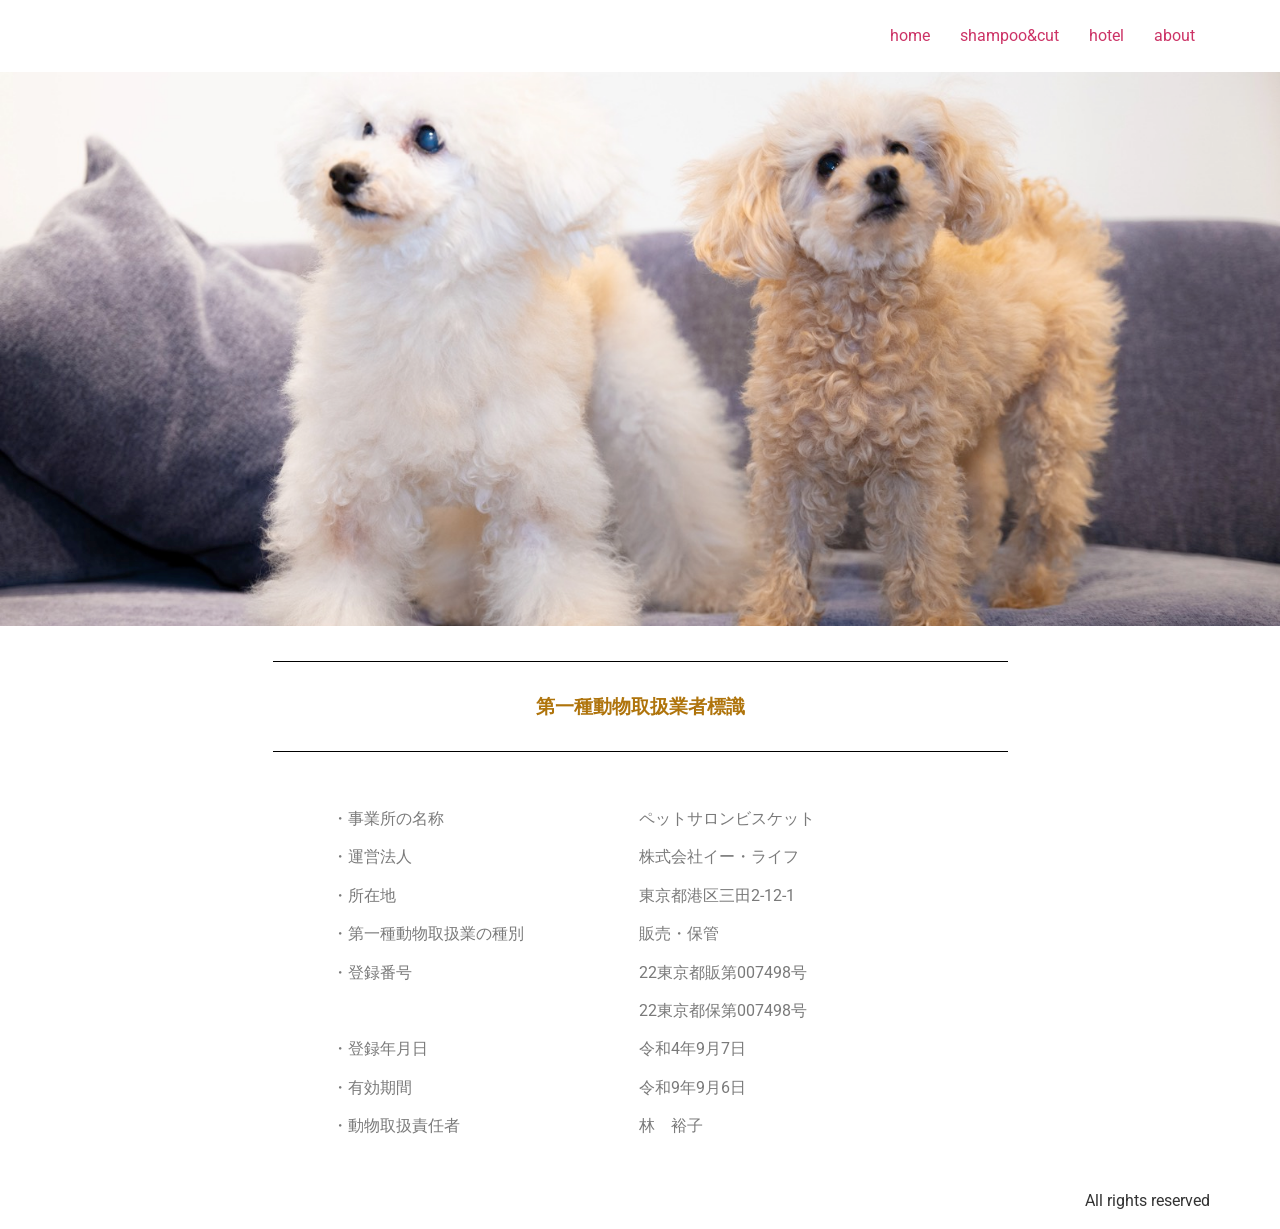
==== about/index.html @ c464bd0f "Publish static Biscuit site at repository root and fix slideshow images" ====
<!doctype html><html dir="ltr" lang="ja" prefix="og: https://ogp.me/ns#"><head><meta charset="UTF-8"><meta name="viewport" content="width=device-width, initial-scale=1"><link rel="profile" href="https://gmpg.org/xfn/11"><title>about - ペットサロンビスケット</title><style>#wpadminbar #wp-admin-bar-wccp_free_top_button .ab-icon:before {
	content: "\f160";
	color: #02CA02;
	top: 3px;
}
#wpadminbar #wp-admin-bar-wccp_free_top_button .ab-icon {
	transform: rotate(45deg);
}</style><meta name="description" content="第一種動物取扱業者標識 ・事業所の名称・運営法人・所在地・第一種動物取扱業の種別・登録番号 ・登録年月日・有効" /><meta name="robots" content="max-image-preview:large" /><link rel="canonical" href="https://petsalon-biscuit.com/about/" /><meta name="generator" content="All in One SEO (AIOSEO) 4.7.2" /><meta property="og:locale" content="ja_JP" /><meta property="og:site_name" content="ペットサロンビスケット - 港区三田のペットサロン" /><meta property="og:type" content="article" /><meta property="og:title" content="about - ペットサロンビスケット" /><meta property="og:description" content="第一種動物取扱業者標識 ・事業所の名称・運営法人・所在地・第一種動物取扱業の種別・登録番号 ・登録年月日・有効" /><meta property="og:url" content="index.html" /><meta property="og:image" content="../assets/9fca5fcea8258c04.png" /><meta property="og:image:secure_url" content="../assets/9fca5fcea8258c04.png" /><meta property="article:published_time" content="2023-12-10T15:47:43+00:00" /><meta property="article:modified_time" content="2023-12-10T15:49:17+00:00" /><meta name="twitter:card" content="summary_large_image" /><meta name="twitter:title" content="about - ペットサロンビスケット" /><meta name="twitter:description" content="第一種動物取扱業者標識 ・事業所の名称・運営法人・所在地・第一種動物取扱業の種別・登録番号 ・登録年月日・有効" /><meta name="twitter:image" content="../assets/9fca5fcea8258c04.png" /> <script type="application/ld+json" class="aioseo-schema">{"@context":"https:\/\/schema.org","@graph":[{"@type":"BreadcrumbList","@id":"..\//about\/#breadcrumblist","itemListElement":[{"@type":"ListItem","@id":"..\/index.html#listItem","position":1,"name":"\u5bb6","item":"..\/index.html","nextItem":"..\//about\/#listItem"},{"@type":"ListItem","@id":"..\//about\/#listItem","position":2,"name":"about","previousItem":"..\/index.html#listItem"}]},{"@type":"Organization","@id":"..\/index.html#organization","name":"\u30da\u30c3\u30c8\u30b5\u30ed\u30f3\u30d3\u30b9\u30b1\u30c3\u30c8","description":"\u6e2f\u533a\u4e09\u7530\u306e\u30da\u30c3\u30c8\u30b5\u30ed\u30f3","url":"..\/index.html","telephone":"+81364354812","logo":{"@type":"ImageObject","url":"https:\/\/petsalon-biscuit.com","@id":"..\//about\/#organizationLogo"},"image":{"@id":"..\//about\/#organizationLogo"},"sameAs":["https:\/\/www.instagram.com\/pet_salon_biscuit_mita\/?igshid"]},{"@type":"WebPage","@id":"..\//about\/#webpage","url":"..\//about\/","name":"about - \u30da\u30c3\u30c8\u30b5\u30ed\u30f3\u30d3\u30b9\u30b1\u30c3\u30c8","description":"\u7b2c\u4e00\u7a2e\u52d5\u7269\u53d6\u6271\u696d\u8005\u6a19\u8b58 \u30fb\u4e8b\u696d\u6240\u306e\u540d\u79f0\u30fb\u904b\u55b6\u6cd5\u4eba\u30fb\u6240\u5728\u5730\u30fb\u7b2c\u4e00\u7a2e\u52d5\u7269\u53d6\u6271\u696d\u306e\u7a2e\u5225\u30fb\u767b\u9332\u756a\u53f7 \u30fb\u767b\u9332\u5e74\u6708\u65e5\u30fb\u6709\u52b9","inLanguage":"ja","isPartOf":{"@id":"..\/index.html#website"},"breadcrumb":{"@id":"..\//about\/#breadcrumblist"},"datePublished":"2023-12-11T00:47:43+09:00","dateModified":"2023-12-11T00:49:17+09:00"},{"@type":"WebSite","@id":"..\/index.html#website","url":"..\/index.html","name":"\u30da\u30c3\u30c8\u30b5\u30ed\u30f3\u30d3\u30b9\u30b1\u30c3\u30c8","description":"\u6e2f\u533a\u4e09\u7530\u306e\u30da\u30c3\u30c8\u30b5\u30ed\u30f3","inLanguage":"ja","publisher":{"@id":"..\/index.html#organization"}}]}</script> <link rel='dns-prefetch' href='//webfonts.sakura.ne.jp' /><link rel='dns-prefetch' href='//www.googletagmanager.com' />  <script src="//www.googletagmanager.com/gtag/js?id=G-QSM2NH0T3X"  data-cfasync="false" data-wpfc-render="false" async></script> <script data-cfasync="false" data-wpfc-render="false">var mi_version = '11.3.0';
				var mi_track_user = true;
				var mi_no_track_reason = '';
								var MonsterInsightsDefaultLocations = {"page_location":"..\//about\/"};
								if ( typeof MonsterInsightsPrivacyGuardFilter === 'function' ) {
					var MonsterInsightsLocations = (typeof MonsterInsightsExcludeQuery === 'object') ? MonsterInsightsPrivacyGuardFilter( MonsterInsightsExcludeQuery ) : MonsterInsightsPrivacyGuardFilter( MonsterInsightsDefaultLocations );
				} else {
					var MonsterInsightsLocations = (typeof MonsterInsightsExcludeQuery === 'object') ? MonsterInsightsExcludeQuery : MonsterInsightsDefaultLocations;
				}

								var disableStrs = [
										'ga-disable-G-QSM2NH0T3X',
									];

				/* Function to detect opted out users */
				function __gtagTrackerIsOptedOut() {
					for (var index = 0; index < disableStrs.length; index++) {
						if (document.cookie.indexOf(disableStrs[index] + '=true') > -1) {
							return true;
						}
					}

					return false;
				}

				/* Disable tracking if the opt-out cookie exists. */
				if (__gtagTrackerIsOptedOut()) {
					for (var index = 0; index < disableStrs.length; index++) {
						window[disableStrs[index]] = true;
					}
				}

				/* Opt-out function */
				function __gtagTrackerOptout() {
					for (var index = 0; index < disableStrs.length; index++) {
						document.cookie = disableStrs[index] + '=true; expires=Thu, 31 Dec 2099 23:59:59 UTC; path=/';
						window[disableStrs[index]] = true;
					}
				}

				if ('undefined' === typeof gaOptout) {
					function gaOptout() {
						__gtagTrackerOptout();
					}
				}
								window.dataLayer = window.dataLayer || [];

				window.MonsterInsightsDualTracker = {
					helpers: {},
					trackers: {},
				};
				if (mi_track_user) {
					function __gtagDataLayer() {
						dataLayer.push(arguments);
					}

					function __gtagTracker(type, name, parameters) {
						if (!parameters) {
							parameters = {};
						}

						if (parameters.send_to) {
							__gtagDataLayer.apply(null, arguments);
							return;
						}

						if (type === 'event') {
														parameters.send_to = monsterinsights_frontend.v4_id;
							var hookName = name;
							if (typeof parameters['event_category'] !== 'undefined') {
								hookName = parameters['event_category'] + ':' + name;
							}

							if (typeof MonsterInsightsDualTracker.trackers[hookName] !== 'undefined') {
								MonsterInsightsDualTracker.trackers[hookName](parameters);
							} else {
								__gtagDataLayer('event', name, parameters);
							}
							
						} else {
							__gtagDataLayer.apply(null, arguments);
						}
					}

					__gtagTracker('js', new Date());
					__gtagTracker('set', {
						'developer_id.dZGIzZG': true,
											});
					if ( MonsterInsightsLocations.page_location ) {
						__gtagTracker('set', MonsterInsightsLocations);
					}
										__gtagTracker('config', 'G-QSM2NH0T3X', {"forceSSL":"true","link_attribution":"true"} );
										window.gtag = __gtagTracker;										(function () {
						/* https://developers.google.com/analytics/devguides/collection/analyticsjs/ */
						/* ga and __gaTracker compatibility shim. */
						var noopfn = function () {
							return null;
						};
						var newtracker = function () {
							return new Tracker();
						};
						var Tracker = function () {
							return null;
						};
						var p = Tracker.prototype;
						p.get = noopfn;
						p.set = noopfn;
						p.send = function () {
							var args = Array.prototype.slice.call(arguments);
							args.unshift('send');
							__gaTracker.apply(null, args);
						};
						var __gaTracker = function () {
							var len = arguments.length;
							if (len === 0) {
								return;
							}
							var f = arguments[len - 1];
							if (typeof f !== 'object' || f === null || typeof f.hitCallback !== 'function') {
								if ('send' === arguments[0]) {
									var hitConverted, hitObject = false, action;
									if ('event' === arguments[1]) {
										if ('undefined' !== typeof arguments[3]) {
											hitObject = {
												'eventAction': arguments[3],
												'eventCategory': arguments[2],
												'eventLabel': arguments[4],
												'value': arguments[5] ? arguments[5] : 1,
											}
										}
									}
									if ('pageview' === arguments[1]) {
										if ('undefined' !== typeof arguments[2]) {
											hitObject = {
												'eventAction': 'page_view',
												'page_path': arguments[2],
											}
										}
									}
									if (typeof arguments[2] === 'object') {
										hitObject = arguments[2];
									}
									if (typeof arguments[5] === 'object') {
										Object.assign(hitObject, arguments[5]);
									}
									if ('undefined' !== typeof arguments[1].hitType) {
										hitObject = arguments[1];
										if ('pageview' === hitObject.hitType) {
											hitObject.eventAction = 'page_view';
										}
									}
									if (hitObject) {
										action = 'timing' === arguments[1].hitType ? 'timing_complete' : hitObject.eventAction;
										hitConverted = mapArgs(hitObject);
										__gtagTracker('event', action, hitConverted);
									}
								}
								return;
							}

							function mapArgs(args) {
								var arg, hit = {};
								var gaMap = {
									'eventCategory': 'event_category',
									'eventAction': 'event_action',
									'eventLabel': 'event_label',
									'eventValue': 'event_value',
									'nonInteraction': 'non_interaction',
									'timingCategory': 'event_category',
									'timingVar': 'name',
									'timingValue': 'value',
									'timingLabel': 'event_label',
									'page': 'page_path',
									'location': 'page_location',
									'title': 'page_title',
									'referrer' : 'page_referrer',
								};
								for (arg in args) {
																		if (!(!args.hasOwnProperty(arg) || !gaMap.hasOwnProperty(arg))) {
										hit[gaMap[arg]] = args[arg];
									} else {
										hit[arg] = args[arg];
									}
								}
								return hit;
							}

							try {
								f.hitCallback();
							} catch (ex) {
							}
						};
						__gaTracker.create = newtracker;
						__gaTracker.getByName = newtracker;
						__gaTracker.getAll = function () {
							return [];
						};
						__gaTracker.remove = noopfn;
						__gaTracker.loaded = true;
						window['__gaTracker'] = __gaTracker;
					})();
									} else {
										console.log("");
					(function () {
						function __gtagTracker() {
							return null;
						}

						window['__gtagTracker'] = __gtagTracker;
						window['gtag'] = __gtagTracker;
					})();
									}</script> <style id="wp-img-auto-sizes-contain-inline-css">img:is([sizes=auto i],[sizes^="auto," i]){contain-intrinsic-size:3000px 1500px}
/*# sourceURL=wp-img-auto-sizes-contain-inline-css */</style><style id="wp-emoji-styles-inline-css">img.wp-smiley, img.emoji {
		display: inline !important;
		border: none !important;
		box-shadow: none !important;
		height: 1em !important;
		width: 1em !important;
		margin: 0 0.07em !important;
		vertical-align: -0.1em !important;
		background: none !important;
		padding: 0 !important;
	}
/*# sourceURL=wp-emoji-styles-inline-css */</style><style id="classic-theme-styles-inline-css">/*! This file is auto-generated */
.wp-block-button__link{color:#fff;background-color:#32373c;border-radius:9999px;box-shadow:none;text-decoration:none;padding:calc(.667em + 2px) calc(1.333em + 2px);font-size:1.125em}.wp-block-file__button{background:#32373c;color:#fff;text-decoration:none}
/*# sourceURL=/wp-includes/css/classic-themes.min.css */</style><style id="global-styles-inline-css">:root{--wp--preset--aspect-ratio--square: 1;--wp--preset--aspect-ratio--4-3: 4/3;--wp--preset--aspect-ratio--3-4: 3/4;--wp--preset--aspect-ratio--3-2: 3/2;--wp--preset--aspect-ratio--2-3: 2/3;--wp--preset--aspect-ratio--16-9: 16/9;--wp--preset--aspect-ratio--9-16: 9/16;--wp--preset--color--black: #000000;--wp--preset--color--cyan-bluish-gray: #abb8c3;--wp--preset--color--white: #ffffff;--wp--preset--color--pale-pink: #f78da7;--wp--preset--color--vivid-red: #cf2e2e;--wp--preset--color--luminous-vivid-orange: #ff6900;--wp--preset--color--luminous-vivid-amber: #fcb900;--wp--preset--color--light-green-cyan: #7bdcb5;--wp--preset--color--vivid-green-cyan: #00d084;--wp--preset--color--pale-cyan-blue: #8ed1fc;--wp--preset--color--vivid-cyan-blue: #0693e3;--wp--preset--color--vivid-purple: #9b51e0;--wp--preset--gradient--vivid-cyan-blue-to-vivid-purple: linear-gradient(135deg,rgb(6,147,227) 0%,rgb(155,81,224) 100%);--wp--preset--gradient--light-green-cyan-to-vivid-green-cyan: linear-gradient(135deg,rgb(122,220,180) 0%,rgb(0,208,130) 100%);--wp--preset--gradient--luminous-vivid-amber-to-luminous-vivid-orange: linear-gradient(135deg,rgb(252,185,0) 0%,rgb(255,105,0) 100%);--wp--preset--gradient--luminous-vivid-orange-to-vivid-red: linear-gradient(135deg,rgb(255,105,0) 0%,rgb(207,46,46) 100%);--wp--preset--gradient--very-light-gray-to-cyan-bluish-gray: linear-gradient(135deg,rgb(238,238,238) 0%,rgb(169,184,195) 100%);--wp--preset--gradient--cool-to-warm-spectrum: linear-gradient(135deg,rgb(74,234,220) 0%,rgb(151,120,209) 20%,rgb(207,42,186) 40%,rgb(238,44,130) 60%,rgb(251,105,98) 80%,rgb(254,248,76) 100%);--wp--preset--gradient--blush-light-purple: linear-gradient(135deg,rgb(255,206,236) 0%,rgb(152,150,240) 100%);--wp--preset--gradient--blush-bordeaux: linear-gradient(135deg,rgb(254,205,165) 0%,rgb(254,45,45) 50%,rgb(107,0,62) 100%);--wp--preset--gradient--luminous-dusk: linear-gradient(135deg,rgb(255,203,112) 0%,rgb(199,81,192) 50%,rgb(65,88,208) 100%);--wp--preset--gradient--pale-ocean: linear-gradient(135deg,rgb(255,245,203) 0%,rgb(182,227,212) 50%,rgb(51,167,181) 100%);--wp--preset--gradient--electric-grass: linear-gradient(135deg,rgb(202,248,128) 0%,rgb(113,206,126) 100%);--wp--preset--gradient--midnight: linear-gradient(135deg,rgb(2,3,129) 0%,rgb(40,116,252) 100%);--wp--preset--font-size--small: 13px;--wp--preset--font-size--medium: 20px;--wp--preset--font-size--large: 36px;--wp--preset--font-size--x-large: 42px;--wp--preset--spacing--20: 0.44rem;--wp--preset--spacing--30: 0.67rem;--wp--preset--spacing--40: 1rem;--wp--preset--spacing--50: 1.5rem;--wp--preset--spacing--60: 2.25rem;--wp--preset--spacing--70: 3.38rem;--wp--preset--spacing--80: 5.06rem;--wp--preset--shadow--natural: 6px 6px 9px rgba(0, 0, 0, 0.2);--wp--preset--shadow--deep: 12px 12px 50px rgba(0, 0, 0, 0.4);--wp--preset--shadow--sharp: 6px 6px 0px rgba(0, 0, 0, 0.2);--wp--preset--shadow--outlined: 6px 6px 0px -3px rgb(255, 255, 255), 6px 6px rgb(0, 0, 0);--wp--preset--shadow--crisp: 6px 6px 0px rgb(0, 0, 0);}.wp-block-button{--wp--preset--dimension--25: 25%;--wp--preset--dimension--50: 50%;--wp--preset--dimension--75: 75%;--wp--preset--dimension--100: 100%;}:where(body) { margin: 0; }:where(.is-layout-flex){gap: 0.5em;}:where(.is-layout-grid){gap: 0.5em;}body .is-layout-flex{display: flex;}.is-layout-flex{flex-wrap: wrap;align-items: center;}.is-layout-flex > :is(*, div){margin: 0;}body .is-layout-grid{display: grid;}.is-layout-grid > :is(*, div){margin: 0;}body{padding-top: 0px;padding-right: 0px;padding-bottom: 0px;padding-left: 0px;}:root :where(.wp-element-button, .wp-block-button__link){background-color: #32373c;border-width: 0;color: #fff;font-family: inherit;font-size: inherit;font-style: inherit;font-weight: inherit;letter-spacing: inherit;line-height: inherit;padding-top: calc(0.667em + 2px);padding-right: calc(1.333em + 2px);padding-bottom: calc(0.667em + 2px);padding-left: calc(1.333em + 2px);text-decoration: none;text-transform: inherit;}.has-black-color{color: var(--wp--preset--color--black) !important;}.has-cyan-bluish-gray-color{color: var(--wp--preset--color--cyan-bluish-gray) !important;}.has-white-color{color: var(--wp--preset--color--white) !important;}.has-pale-pink-color{color: var(--wp--preset--color--pale-pink) !important;}.has-vivid-red-color{color: var(--wp--preset--color--vivid-red) !important;}.has-luminous-vivid-orange-color{color: var(--wp--preset--color--luminous-vivid-orange) !important;}.has-luminous-vivid-amber-color{color: var(--wp--preset--color--luminous-vivid-amber) !important;}.has-light-green-cyan-color{color: var(--wp--preset--color--light-green-cyan) !important;}.has-vivid-green-cyan-color{color: var(--wp--preset--color--vivid-green-cyan) !important;}.has-pale-cyan-blue-color{color: var(--wp--preset--color--pale-cyan-blue) !important;}.has-vivid-cyan-blue-color{color: var(--wp--preset--color--vivid-cyan-blue) !important;}.has-vivid-purple-color{color: var(--wp--preset--color--vivid-purple) !important;}.has-black-background-color{background-color: var(--wp--preset--color--black) !important;}.has-cyan-bluish-gray-background-color{background-color: var(--wp--preset--color--cyan-bluish-gray) !important;}.has-white-background-color{background-color: var(--wp--preset--color--white) !important;}.has-pale-pink-background-color{background-color: var(--wp--preset--color--pale-pink) !important;}.has-vivid-red-background-color{background-color: var(--wp--preset--color--vivid-red) !important;}.has-luminous-vivid-orange-background-color{background-color: var(--wp--preset--color--luminous-vivid-orange) !important;}.has-luminous-vivid-amber-background-color{background-color: var(--wp--preset--color--luminous-vivid-amber) !important;}.has-light-green-cyan-background-color{background-color: var(--wp--preset--color--light-green-cyan) !important;}.has-vivid-green-cyan-background-color{background-color: var(--wp--preset--color--vivid-green-cyan) !important;}.has-pale-cyan-blue-background-color{background-color: var(--wp--preset--color--pale-cyan-blue) !important;}.has-vivid-cyan-blue-background-color{background-color: var(--wp--preset--color--vivid-cyan-blue) !important;}.has-vivid-purple-background-color{background-color: var(--wp--preset--color--vivid-purple) !important;}.has-black-border-color{border-color: var(--wp--preset--color--black) !important;}.has-cyan-bluish-gray-border-color{border-color: var(--wp--preset--color--cyan-bluish-gray) !important;}.has-white-border-color{border-color: var(--wp--preset--color--white) !important;}.has-pale-pink-border-color{border-color: var(--wp--preset--color--pale-pink) !important;}.has-vivid-red-border-color{border-color: var(--wp--preset--color--vivid-red) !important;}.has-luminous-vivid-orange-border-color{border-color: var(--wp--preset--color--luminous-vivid-orange) !important;}.has-luminous-vivid-amber-border-color{border-color: var(--wp--preset--color--luminous-vivid-amber) !important;}.has-light-green-cyan-border-color{border-color: var(--wp--preset--color--light-green-cyan) !important;}.has-vivid-green-cyan-border-color{border-color: var(--wp--preset--color--vivid-green-cyan) !important;}.has-pale-cyan-blue-border-color{border-color: var(--wp--preset--color--pale-cyan-blue) !important;}.has-vivid-cyan-blue-border-color{border-color: var(--wp--preset--color--vivid-cyan-blue) !important;}.has-vivid-purple-border-color{border-color: var(--wp--preset--color--vivid-purple) !important;}.has-vivid-cyan-blue-to-vivid-purple-gradient-background{background: var(--wp--preset--gradient--vivid-cyan-blue-to-vivid-purple) !important;}.has-light-green-cyan-to-vivid-green-cyan-gradient-background{background: var(--wp--preset--gradient--light-green-cyan-to-vivid-green-cyan) !important;}.has-luminous-vivid-amber-to-luminous-vivid-orange-gradient-background{background: var(--wp--preset--gradient--luminous-vivid-amber-to-luminous-vivid-orange) !important;}.has-luminous-vivid-orange-to-vivid-red-gradient-background{background: var(--wp--preset--gradient--luminous-vivid-orange-to-vivid-red) !important;}.has-very-light-gray-to-cyan-bluish-gray-gradient-background{background: var(--wp--preset--gradient--very-light-gray-to-cyan-bluish-gray) !important;}.has-cool-to-warm-spectrum-gradient-background{background: var(--wp--preset--gradient--cool-to-warm-spectrum) !important;}.has-blush-light-purple-gradient-background{background: var(--wp--preset--gradient--blush-light-purple) !important;}.has-blush-bordeaux-gradient-background{background: var(--wp--preset--gradient--blush-bordeaux) !important;}.has-luminous-dusk-gradient-background{background: var(--wp--preset--gradient--luminous-dusk) !important;}.has-pale-ocean-gradient-background{background: var(--wp--preset--gradient--pale-ocean) !important;}.has-electric-grass-gradient-background{background: var(--wp--preset--gradient--electric-grass) !important;}.has-midnight-gradient-background{background: var(--wp--preset--gradient--midnight) !important;}.has-small-font-size{font-size: var(--wp--preset--font-size--small) !important;}.has-medium-font-size{font-size: var(--wp--preset--font-size--medium) !important;}.has-large-font-size{font-size: var(--wp--preset--font-size--large) !important;}.has-x-large-font-size{font-size: var(--wp--preset--font-size--x-large) !important;}
/*# sourceURL=global-styles-inline-css */</style><link rel='stylesheet' id='hello-elementor-css' href='../assets/ca11ed2a94176968.css' media='all' /><link rel='stylesheet' id='hello-elementor-theme-style-css' href='../assets/627f385a8f314322.css' media='all' /><link rel='stylesheet' id='hello-elementor-header-footer-css' href='../assets/af42855a6bd40a8a.css' media='all' /><link rel='stylesheet' id='elementor-frontend-css' href='../assets/d98f52c3b9b933d3.css' media='all' /><link rel='stylesheet' id='elementor-post-7-css' href='../assets/988c0d95ee5670a7.css' media='all' /><link rel='stylesheet' id='swiper-css' href='../assets/29500ca969cf7a09.css' media='all' /><link rel='stylesheet' id='e-swiper-css' href='../assets/560cea5a014422f4.css' media='all' /><link rel='stylesheet' id='elementor-global-css' href='../assets/ebade6f2352374c2.css' media='all' /><link rel='stylesheet' id='widget-divider-css' href='../assets/c2691a808ea27c74.css' media='all' /><link rel='stylesheet' id='widget-heading-css' href='../assets/b47bb33b7f75ec79.css' media='all' /><link rel='stylesheet' id='widget-text-editor-css' href='../assets/8a740f1ce64a555f.css' media='all' /><link rel='stylesheet' id='elementor-post-143-css' href='../assets/fc23e3fef61ecd15.css' media='all' /><link rel='stylesheet' id='google-fonts-1-css' href='../assets/f31084318868eba7.css' media='all' /><link rel="preconnect" href="https://fonts.gstatic.com/" crossorigin><script defer id="jquery-core-js" src="../assets/6babb1926af1d457.js"></script> <script defer id="jquery-migrate-js" src="../assets/9ce98b0f62812afa.js"></script> <script id="typesquare_std-js" src="//webfonts.sakura.ne.jp/js/sakurav3.js?&#038;fadein=0&#038;ver=3.1.4"></script> <script defer data-wp-strategy="async" id="monsterinsights-frontend-script-js" src="../assets/24e727b6d22bcc3e.js"></script> <script data-cfasync="false" data-wpfc-render="false" id='monsterinsights-frontend-script-js-extra'>var monsterinsights_frontend = {"js_events_tracking":"true","download_extensions":"doc,pdf,ppt,zip,xls,docx,pptx,xlsx","inbound_paths":"[{\"path\":\"\\\/go\\\/\",\"label\":\"affiliate\"},{\"path\":\"\\\/recommend\\\/\",\"label\":\"affiliate\"}]","home_url":"https:\/\/petsalon-biscuit.com","hash_tracking":"false","v4_id":"G-QSM2NH0T3X"};</script>    <script defer id="google_gtagjs-js" src="../assets/07029af024e27e0f.bin"></script> <script defer id="google_gtagjs-js-after" src="[data-uri]"></script> <meta name="generator" content="WordPress 7.1.4" /><link rel='shortlink' href='../index.html?p=143' /><meta name="generator" content="Site Kit by Google 1.136.0" /><script defer id="wpcp_disable_selection" src="[data-uri]"></script> <script defer id="wpcp_disable_Right_Click" src="[data-uri]"></script> <style>.unselectable
{
-moz-user-select:none;
-webkit-user-select:none;
cursor: default;
}
html
{
-webkit-touch-callout: none;
-webkit-user-select: none;
-khtml-user-select: none;
-moz-user-select: none;
-ms-user-select: none;
user-select: none;
-webkit-tap-highlight-color: rgba(0,0,0,0);
}</style> <script defer id="wpcp_css_disable_selection" src="[data-uri]"></script> <meta name="generator" content="Elementor 3.24.5; features: e_font_icon_svg, additional_custom_breakpoints; settings: css_print_method-external, google_font-enabled, font_display-swap"><style>.e-con.e-parent:nth-of-type(n+4):not(.e-lazyloaded):not(.e-no-lazyload),
				.e-con.e-parent:nth-of-type(n+4):not(.e-lazyloaded):not(.e-no-lazyload) * {
					background-image: none !important;
				}
				@media screen and (max-height: 1024px) {
					.e-con.e-parent:nth-of-type(n+3):not(.e-lazyloaded):not(.e-no-lazyload),
					.e-con.e-parent:nth-of-type(n+3):not(.e-lazyloaded):not(.e-no-lazyload) * {
						background-image: none !important;
					}
				}
				@media screen and (max-height: 640px) {
					.e-con.e-parent:nth-of-type(n+2):not(.e-lazyloaded):not(.e-no-lazyload),
					.e-con.e-parent:nth-of-type(n+2):not(.e-lazyloaded):not(.e-no-lazyload) * {
						background-image: none !important;
					}
				}</style><link rel="icon" href="../assets/f6b406fceed6513b.png" sizes="32x32" /><link rel="icon" href="../assets/f896a29550fe9650.png" sizes="192x192" /><link rel="apple-touch-icon" href="../assets/7f770e2ea121ad4e.png" /><meta name="msapplication-TileImage" content="/wp-content/uploads/2023/12/cropped-inumark_3-270x270.png" /><style id="wpforms-css-vars-root">:root {
					--wpforms-field-border-radius: 3px;
--wpforms-field-border-style: solid;
--wpforms-field-border-size: 1px;
--wpforms-field-background-color: #ffffff;
--wpforms-field-border-color: rgba( 0, 0, 0, 0.25 );
--wpforms-field-border-color-spare: rgba( 0, 0, 0, 0.25 );
--wpforms-field-text-color: rgba( 0, 0, 0, 0.7 );
--wpforms-field-menu-color: #ffffff;
--wpforms-label-color: rgba( 0, 0, 0, 0.85 );
--wpforms-label-sublabel-color: rgba( 0, 0, 0, 0.55 );
--wpforms-label-error-color: #d63637;
--wpforms-button-border-radius: 3px;
--wpforms-button-border-style: none;
--wpforms-button-border-size: 1px;
--wpforms-button-background-color: #066aab;
--wpforms-button-border-color: #066aab;
--wpforms-button-text-color: #ffffff;
--wpforms-page-break-color: #066aab;
--wpforms-background-image: none;
--wpforms-background-position: center center;
--wpforms-background-repeat: no-repeat;
--wpforms-background-size: cover;
--wpforms-background-width: 100px;
--wpforms-background-height: 100px;
--wpforms-background-color: rgba( 0, 0, 0, 0 );
--wpforms-background-url: none;
--wpforms-container-padding: 0px;
--wpforms-container-border-style: none;
--wpforms-container-border-width: 1px;
--wpforms-container-border-color: #000000;
--wpforms-container-border-radius: 3px;
--wpforms-field-size-input-height: 43px;
--wpforms-field-size-input-spacing: 15px;
--wpforms-field-size-font-size: 16px;
--wpforms-field-size-line-height: 19px;
--wpforms-field-size-padding-h: 14px;
--wpforms-field-size-checkbox-size: 16px;
--wpforms-field-size-sublabel-spacing: 5px;
--wpforms-field-size-icon-size: 1;
--wpforms-label-size-font-size: 16px;
--wpforms-label-size-line-height: 19px;
--wpforms-label-size-sublabel-font-size: 14px;
--wpforms-label-size-sublabel-line-height: 17px;
--wpforms-button-size-font-size: 17px;
--wpforms-button-size-height: 41px;
--wpforms-button-size-padding-h: 15px;
--wpforms-button-size-margin-top: 10px;
--wpforms-container-shadow-size-box-shadow: none;

				}</style></head><body class="wp-singular page-template page-template-elementor_header_footer page page-id-143 wp-custom-logo wp-theme-hello-elementor unselectable elementor-default elementor-template-full-width elementor-kit-7 elementor-page elementor-page-143"> <a class="skip-link screen-reader-text" href="#content">コンテンツにスキップ</a><header id="site-header" class="site-header dynamic-header menu-dropdown-tablet"><div class="header-inner"><div class="site-branding show-logo"><div class="site-logo hide"> <a href="../index.html" class="custom-logo-link" rel="home"><img width="154" height="154" src="../assets/9fca5fcea8258c04.png" class="custom-logo" alt="ペットサロンビスケット" decoding="async" srcset="../assets/9fca5fcea8258c04.png 154w, ../assets/2d464bd3f4db5ee5.png 150w" sizes="(max-width: 154px) 100vw, 154px" /></a></div></div><nav class="site-navigation show" aria-label="Main menu"><ul id="menu-menu1" class="menu"><li id="menu-item-112" class="menu-item menu-item-type-post_type menu-item-object-page menu-item-home menu-item-112"><a href="../index.html">home</a></li><li id="menu-item-114" class="menu-item menu-item-type-post_type menu-item-object-page menu-item-114"><a href="../price/index.html">shampoo&#038;cut</a></li><li id="menu-item-113" class="menu-item menu-item-type-post_type menu-item-object-page menu-item-113"><a href="../hotel/index.html">hotel</a></li><li id="menu-item-149" class="menu-item menu-item-type-post_type menu-item-object-page current-menu-item page_item page-item-143 current_page_item menu-item-149"><a href="index.html" aria-current="page">about</a></li></ul></nav><div class="site-navigation-toggle-holder show"> <button type="button" class="site-navigation-toggle"> <span class="site-navigation-toggle-icon"></span> <span class="screen-reader-text">メニュー</span> </button></div><nav class="site-navigation-dropdown show" aria-label="Mobile menu" aria-hidden="true" inert><ul id="menu-menu1-1" class="menu"><li class="menu-item menu-item-type-post_type menu-item-object-page menu-item-home menu-item-112"><a href="../index.html">home</a></li><li class="menu-item menu-item-type-post_type menu-item-object-page menu-item-114"><a href="../price/index.html">shampoo&#038;cut</a></li><li class="menu-item menu-item-type-post_type menu-item-object-page menu-item-113"><a href="../hotel/index.html">hotel</a></li><li class="menu-item menu-item-type-post_type menu-item-object-page current-menu-item page_item page-item-143 current_page_item menu-item-149"><a href="index.html" aria-current="page">about</a></li></ul></nav></div></header><div data-elementor-type="wp-page" data-elementor-id="143" class="elementor elementor-143"><div class="elementor-element elementor-element-549d400 e-flex e-con-boxed e-con e-parent" data-id="549d400" data-element_type="container" data-settings="{&quot;background_background&quot;:&quot;slideshow&quot;,&quot;background_slideshow_gallery&quot;:[{&quot;id&quot;:145,&quot;url&quot;:&quot;../assets/784bdc30f585d04e.jpg&quot;}],&quot;background_slideshow_loop&quot;:&quot;yes&quot;,&quot;background_slideshow_slide_duration&quot;:5000,&quot;background_slideshow_slide_transition&quot;:&quot;fade&quot;,&quot;background_slideshow_transition_duration&quot;:500}"><div class="e-con-inner"></div></div><div class="elementor-element elementor-element-f21f278 e-flex e-con-boxed e-con e-parent" data-id="f21f278" data-element_type="container"><div class="e-con-inner"><div class="elementor-element elementor-element-4d26c3e e-flex e-con-boxed e-con e-child" data-id="4d26c3e" data-element_type="container"><div class="e-con-inner"><div class="elementor-element elementor-element-24db016 elementor-widget-divider--view-line elementor-widget elementor-widget-divider" data-id="24db016" data-element_type="widget" data-widget_type="divider.default"><div class="elementor-widget-container"><div class="elementor-divider"> <span class="elementor-divider-separator"> </span></div></div></div><div class="elementor-element elementor-element-af1bb32 elementor-widget elementor-widget-heading" data-id="af1bb32" data-element_type="widget" data-widget_type="heading.default"><div class="elementor-widget-container"><h2 class="elementor-heading-title elementor-size-medium">第一種動物取扱業者標識</h2></div></div><div class="elementor-element elementor-element-ff5e147 elementor-widget-divider--view-line elementor-widget elementor-widget-divider" data-id="ff5e147" data-element_type="widget" data-widget_type="divider.default"><div class="elementor-widget-container"><div class="elementor-divider"> <span class="elementor-divider-separator"> </span></div></div></div></div></div></div></div><div class="elementor-element elementor-element-485f2bb e-flex e-con-boxed e-con e-parent" data-id="485f2bb" data-element_type="container"><div class="e-con-inner"><div class="elementor-element elementor-element-2441915 e-flex e-con-boxed e-con e-child" data-id="2441915" data-element_type="container"><div class="e-con-inner"><div class="elementor-element elementor-element-98da4b1 e-con-full e-flex e-con e-child" data-id="98da4b1" data-element_type="container"><div class="elementor-element elementor-element-ffa97ae elementor-widget-mobile__width-initial elementor-widget elementor-widget-text-editor" data-id="ffa97ae" data-element_type="widget" data-widget_type="text-editor.default"><div class="elementor-widget-container"><p>・事業所の名称</p><p>・運営法人</p><p>・所在地</p><p>・第一種動物取扱業の種別</p><p>・登録番号</p><p> </p><p>・登録年月日</p><p>・有効期間</p><p>・動物取扱責任者</p></div></div></div><div class="elementor-element elementor-element-f099a98 e-con-full e-flex e-con e-child" data-id="f099a98" data-element_type="container"><div class="elementor-element elementor-element-8649087 elementor-widget elementor-widget-text-editor" data-id="8649087" data-element_type="widget" data-widget_type="text-editor.default"><div class="elementor-widget-container"><p>ペットサロンビスケット</p><p>株式会社イー・ライフ</p><p>東京都港区三田2-12-1</p><p>販売・保管</p><p>22東京都販第007498号</p><p>22東京都保第007498号<br></p><p>令和4年9月7日</p><p>令和9年9月6日</p><p>林　裕子</p></div></div></div></div></div></div></div></div><footer id="site-footer" class="site-footer dynamic-footer footer-has-copyright"><div class="footer-inner"><div class="site-branding show-logo"><div class="site-logo hide"> <a href="../index.html" class="custom-logo-link" rel="home"><img width="154" height="154" src="../assets/9fca5fcea8258c04.png" class="custom-logo" alt="ペットサロンビスケット" decoding="async" srcset="../assets/9fca5fcea8258c04.png 154w, ../assets/2d464bd3f4db5ee5.png 150w" sizes="(max-width: 154px) 100vw, 154px" /></a></div><p class="site-description hide"> 港区三田のペットサロン</p></div><div class="copyright show"><p>All rights reserved</p></div></div></footer> <script type="speculationrules">{"prefetch":[{"source":"document","where":{"and":[{"href_matches":"/*"},{"not":{"href_matches":["/wp-*.php","/wp-admin/*","/wp-content/uploads/*","/wp-content/*","/wp-content/plugins/*","/wp-content/themes/hello-elementor/*","/*\\?(.+)"]}},{"not":{"selector_matches":"a[rel~=\"nofollow\"]"}},{"not":{"selector_matches":".no-prefetch, .no-prefetch a"}}]},"eagerness":"conservative"}]}</script> <div id="wpcp-error-message" class="msgmsg-box-wpcp hideme"><span>error: </span>Content is protected !!</div> <script defer src="[data-uri]"></script> <style>@media print {
	body * {display: none !important;}
		body:after {
		content: "You are not allowed to print preview this page, Thank you"; }
	}</style><style type="text/css">#wpcp-error-message {
	    direction: ltr;
	    text-align: center;
	    transition: opacity 900ms ease 0s;
	    z-index: 99999999;
	}
	.hideme {
    	opacity:0;
    	visibility: hidden;
	}
	.showme {
    	opacity:1;
    	visibility: visible;
	}
	.msgmsg-box-wpcp {
		border:1px solid #f5aca6;
		border-radius: 10px;
		color: #555;
		font-family: Tahoma;
		font-size: 11px;
		margin: 10px;
		padding: 10px 36px;
		position: fixed;
		width: 255px;
		top: 50%;
  		left: 50%;
  		margin-top: -10px;
  		margin-left: -130px;
  		-webkit-box-shadow: 0px 0px 34px 2px rgba(242,191,191,1);
		-moz-box-shadow: 0px 0px 34px 2px rgba(242,191,191,1);
		box-shadow: 0px 0px 34px 2px rgba(242,191,191,1);
	}
	.msgmsg-box-wpcp span {
		font-weight:bold;
		text-transform:uppercase;
	}
		.warning-wpcp {
		background:#ffecec url('../assets/d1cd8a6d4b6a34cc.png') no-repeat 10px 50%;
	}</style> <script defer src="[data-uri]"></script> <script defer id="hello-theme-frontend-js" src="../assets/6ad9ec86fcb8d07c.js"></script> <script defer id="elementor-webpack-runtime-js" src="../assets/4e9c0ef69a73e119.js"></script> <script defer id="elementor-frontend-modules-js" src="../assets/08531e6853c99852.js"></script> <script defer id="jquery-ui-core-js-before" src="[data-uri]"></script> <script defer id="jquery-ui-core-js" src="../assets/6068184576b94e4a.js"></script> <script defer id="elementor-frontend-js-before" src="[data-uri]"></script> <script defer id="elementor-frontend-js" src="../assets/9dcb4b44d5dd46b4.js"></script> <script id="wp-emoji-settings" type="application/json">{"baseUrl":"https://s.w.org/images/core/emoji/17.0.2/72x72/","ext":".png","svgUrl":"https://s.w.org/images/core/emoji/17.0.2/svg/","svgExt":".svg","source":{"concatemoji":"/wp-includes/js/wp-emoji-release.min.js?ver=7.1.4"}}</script> <script type="module">/*! This file is auto-generated */
var e="script#wp-emoji-settings",t=document.querySelector(e);if(!(t instanceof HTMLScriptElement))throw new Error("Element missing: "+e);const r=JSON.parse(t.text),s=(window._wpemojiSettings=r,"wpEmojiSettingsSupports"),o=["flag","emoji"];function i(e){try{var t={supportTests:e,timestamp:(new Date).valueOf()};sessionStorage.setItem(s,JSON.stringify(t))}catch(e){}}function c(e,t,n){e.clearRect(0,0,e.canvas.width,e.canvas.height),e.fillText(t,0,0);t=new Uint32Array(e.getImageData(0,0,e.canvas.width,e.canvas.height).data);e.clearRect(0,0,e.canvas.width,e.canvas.height),e.fillText(n,0,0);const r=new Uint32Array(e.getImageData(0,0,e.canvas.width,e.canvas.height).data);return t.every((e,t)=>e===r[t])}function p(e,t){e.clearRect(0,0,e.canvas.width,e.canvas.height),e.fillText(t,0,0);var n=e.getImageData(16,16,1,1);for(let e=0;e<n.data.length;e++)if(0!==n.data[e])return!1;return!0}function u(e,t,n,r){switch(t){case"flag":return n(e,"\ud83c\udff3\ufe0f\u200d\u26a7\ufe0f","\ud83c\udff3\ufe0f\u200b\u26a7\ufe0f")?!1:!n(e,"\ud83c\udde8\ud83c\uddf6","\ud83c\udde8\u200b\ud83c\uddf6")&&!n(e,"\ud83c\udff4\udb40\udc67\udb40\udc62\udb40\udc65\udb40\udc6e\udb40\udc67\udb40\udc7f","\ud83c\udff4\u200b\udb40\udc67\u200b\udb40\udc62\u200b\udb40\udc65\u200b\udb40\udc6e\u200b\udb40\udc67\u200b\udb40\udc7f");case"emoji":return!r(e,"\ud83e\u1fac8")}return!1}function f(e,t,n,r){let a;const s=(a="undefined"!=typeof WorkerGlobalScope&&self instanceof WorkerGlobalScope?new OffscreenCanvas(300,150):document.createElement("canvas")).getContext("2d",{willReadFrequently:!0}),o=(s.textBaseline="top",s.font="600 32px Arial",{});return e.forEach(e=>{o[e]=t(s,e,n,r)}),o}function a(e){var t=document.createElement("script");t.src=e,t.defer=!0,document.head.appendChild(t)}r.supports={everything:!0,everythingExceptFlag:!0},new Promise(t=>{let n=function(){try{var e=JSON.parse(sessionStorage.getItem(s));if("object"==typeof e&&"number"==typeof e.timestamp&&(new Date).valueOf()<e.timestamp+604800&&"object"==typeof e.supportTests)return e.supportTests}catch(e){}return null}();if(!n){if("undefined"!=typeof Worker&&"undefined"!=typeof OffscreenCanvas&&"undefined"!=typeof URL&&URL.createObjectURL&&"undefined"!=typeof Blob)try{var e="postMessage("+f.toString()+"("+[JSON.stringify(o),u.toString(),c.toString(),p.toString()].join(",")+"));",r=new Blob([e],{type:"text/javascript"});const a=new Worker(URL.createObjectURL(r),{name:"wpTestEmojiSupports"});return void(a.onmessage=e=>{i(n=e.data),a.terminate(),t(n)})}catch(e){}i(n=f(o,u,c,p))}t(n)}).then(e=>{for(const n in e)r.supports[n]=e[n],r.supports.everything=r.supports.everything&&r.supports[n],"flag"!==n&&(r.supports.everythingExceptFlag=r.supports.everythingExceptFlag&&r.supports[n]);var t;r.supports.everythingExceptFlag=r.supports.everythingExceptFlag&&!r.supports.flag,r.supports.everything||((t=r.source||{}).concatemoji?a(t.concatemoji):t.wpemoji&&t.twemoji&&(a(t.twemoji),a(t.wpemoji)))});
//# sourceURL=/wp-includes/js/wp-emoji-loader.min.js</script> </body></html>
---- assets/ca11ed2a94176968.css ----
html{line-height:1.15;-webkit-text-size-adjust:100%}*,:after,:before{box-sizing:border-box}body{margin:0;font-family:-apple-system,BlinkMacSystemFont,Segoe UI,Roboto,Helvetica Neue,Arial,Noto Sans,sans-serif,Apple Color Emoji,Segoe UI Emoji,Segoe UI Symbol,Noto Color Emoji;font-size:1rem;font-weight:400;line-height:1.5;color:#333;background-color:#fff;-webkit-font-smoothing:antialiased;-moz-osx-font-smoothing:grayscale}h1,h2,h3,h4,h5,h6{margin-block-start:.5rem;margin-block-end:1rem;font-family:inherit;font-weight:500;line-height:1.2;color:inherit}h1{font-size:2.5rem}h2{font-size:2rem}h3{font-size:1.75rem}h4{font-size:1.5rem}h5{font-size:1.25rem}h6{font-size:1rem}p{margin-block-start:0;margin-block-end:.9rem}hr{box-sizing:content-box;height:0;overflow:visible}pre{font-family:monospace,monospace;font-size:1em;white-space:pre-wrap}a{background-color:transparent;text-decoration:none;color:#c36}a:active,a:hover{color:#336}a:not([href]):not([tabindex]),a:not([href]):not([tabindex]):focus,a:not([href]):not([tabindex]):hover{color:inherit;text-decoration:none}a:not([href]):not([tabindex]):focus{outline:0}abbr[title]{border-block-end:none;-webkit-text-decoration:underline dotted;text-decoration:underline dotted}b,strong{font-weight:bolder}code,kbd,samp{font-family:monospace,monospace;font-size:1em}small{font-size:80%}sub,sup{font-size:75%;line-height:0;position:relative;vertical-align:baseline}sub{bottom:-.25em}sup{top:-.5em}img{border-style:none;height:auto;max-width:100%}details{display:block}summary{display:list-item}figcaption{font-size:16px;color:#333;line-height:1.4;font-style:italic;font-weight:400}[hidden],template{display:none}@media print{*,:after,:before{background:transparent!important;color:#000!important;box-shadow:none!important;text-shadow:none!important}a,a:visited{text-decoration:underline}a[href]:after{content:" (" attr(href) ")"}abbr[title]:after{content:" (" attr(title) ")"}a[href^="#"]:after,a[href^="javascript:"]:after{content:""}pre{white-space:pre-wrap!important}blockquote,pre{-moz-column-break-inside:avoid;break-inside:avoid;border:1px solid #ccc}thead{display:table-header-group}img,tr{-moz-column-break-inside:avoid;break-inside:avoid}h2,h3,p{orphans:3;widows:3}h2,h3{-moz-column-break-after:avoid;break-after:avoid}}label{display:inline-block;line-height:1;vertical-align:middle}button,input,optgroup,select,textarea{font-family:inherit;font-size:1rem;line-height:1.5;margin:0}input[type=date],input[type=email],input[type=number],input[type=password],input[type=search],input[type=tel],input[type=text],input[type=url],select,textarea{width:100%;border:1px solid #666;border-radius:3px;padding:.5rem 1rem;transition:all .3s}input[type=date]:focus,input[type=email]:focus,input[type=number]:focus,input[type=password]:focus,input[type=search]:focus,input[type=tel]:focus,input[type=text]:focus,input[type=url]:focus,select:focus,textarea:focus{border-color:#333}button,input{overflow:visible}button,select{text-transform:none}[type=button],[type=reset],[type=submit],button{width:auto;-webkit-appearance:button}[type=button],[type=submit],button{display:inline-block;font-weight:400;color:#c36;text-align:center;white-space:nowrap;-webkit-user-select:none;-moz-user-select:none;user-select:none;background-color:transparent;border:1px solid #c36;padding:.5rem 1rem;font-size:1rem;border-radius:3px;transition:all .3s}[type=button]:focus:not(:focus-visible),[type=submit]:focus:not(:focus-visible),button:focus:not(:focus-visible){outline:none}[type=button]:focus,[type=button]:hover,[type=submit]:focus,[type=submit]:hover,button:focus,button:hover{color:#fff;background-color:#c36;text-decoration:none}[type=button]:not(:disabled),[type=submit]:not(:disabled),button:not(:disabled){cursor:pointer}fieldset{padding:.35em .75em .625em}legend{box-sizing:border-box;color:inherit;display:table;max-width:100%;padding:0;white-space:normal}progress{vertical-align:baseline}textarea{overflow:auto;resize:vertical}[type=checkbox],[type=radio]{box-sizing:border-box;padding:0}[type=number]::-webkit-inner-spin-button,[type=number]::-webkit-outer-spin-button{height:auto}[type=search]{-webkit-appearance:textfield;outline-offset:-2px}[type=search]::-webkit-search-decoration{-webkit-appearance:none}::-webkit-file-upload-button{-webkit-appearance:button;font:inherit}select{display:block}table{background-color:transparent;width:100%;margin-block-end:15px;font-size:.9em;border-spacing:0;border-collapse:collapse}table td,table th{padding:15px;line-height:1.5;vertical-align:top;border:1px solid hsla(0,0%,50.2%,.5019607843)}table th{font-weight:700}table tfoot th,table thead th{font-size:1em}table caption+thead tr:first-child td,table caption+thead tr:first-child th,table colgroup+thead tr:first-child td,table colgroup+thead tr:first-child th,table thead:first-child tr:first-child td,table thead:first-child tr:first-child th{border-block-start:1px solid hsla(0,0%,50.2%,.5019607843)}table tbody>tr:nth-child(odd)>td,table tbody>tr:nth-child(odd)>th{background-color:hsla(0,0%,50.2%,.0705882353)}table tbody tr:hover>td,table tbody tr:hover>th{background-color:hsla(0,0%,50.2%,.1019607843)}table tbody+tbody{border-block-start:2px solid hsla(0,0%,50.2%,.5019607843)}@media (max-width:767px){table table{font-size:.8em}table table td,table table th{padding:7px;line-height:1.3}table table th{font-weight:400}}dd,dl,dt,li,ol,ul{margin-block-start:0;margin-block-end:0;border:0;outline:0;font-size:100%;vertical-align:baseline;background:transparent}
---- assets/627f385a8f314322.css ----
@charset "UTF-8";.comments-area a,.page-content a{text-decoration:underline}.alignright{float:right;margin-left:1rem}.alignleft{float:left;margin-right:1rem}.aligncenter{clear:both;display:block;margin-left:auto;margin-right:auto}.alignwide{margin-left:-80px;margin-right:-80px}.alignfull{margin-left:calc(50% - 50vw);margin-right:calc(50% - 50vw);max-width:100vw}.alignfull,.alignfull img{width:100vw}.wp-caption{margin-block-end:1.25rem;max-width:100%}.wp-caption.alignleft{margin:5px 20px 20px 0}.wp-caption.alignright{margin:5px 0 20px 20px}.wp-caption img{display:block;margin-left:auto;margin-right:auto}.wp-caption-text{margin:0}.gallery-caption{display:block;font-size:.8125rem;line-height:1.5;margin:0;padding:.75rem}.pagination{display:flex;justify-content:space-between;margin:20px auto}.sticky{position:relative;display:block}.bypostauthor{font-size:inherit}.hide{display:none!important}.post-password-form p{width:100%;display:flex;align-items:flex-end}.post-password-form [type=submit]{margin-inline-start:3px}.screen-reader-text{clip:rect(1px,1px,1px,1px);height:1px;overflow:hidden;position:absolute!important;width:1px;word-wrap:normal!important}.screen-reader-text:focus{background-color:#eee;clip:auto!important;clip-path:none;color:#333;display:block;font-size:1rem;height:auto;left:5px;line-height:normal;padding:12px 24px;text-decoration:none;top:5px;width:auto;z-index:100000}.post .entry-title a{text-decoration:none}.post .wp-post-image{width:100%;max-height:500px;-o-object-fit:cover;object-fit:cover}@media (max-width:991px){.post .wp-post-image{max-height:400px}}@media (max-width:575px){.post .wp-post-image{max-height:300px}}#comments .comment-list{margin:0;padding:0;list-style:none;font-size:.9em}#comments .comment,#comments .pingback{position:relative}#comments .comment .comment-body,#comments .pingback .comment-body{display:flex;flex-direction:column;padding-block-start:30px;padding-block-end:30px;padding-inline-start:60px;padding-inline-end:0;border-block-end:1px solid #ccc}#comments .comment .avatar,#comments .pingback .avatar{position:absolute;left:0;border-radius:50%;margin-inline-end:10px}body.rtl #comments .comment .avatar,body.rtl #comments .pingback .avatar,html[dir=rtl] #comments .comment .avatar,html[dir=rtl] #comments .pingback .avatar{left:auto;right:0}#comments .comment-meta{display:flex;justify-content:space-between;margin-block-end:.9rem}#comments .comment-metadata,#comments .reply{font-size:11px;line-height:1}#comments .children{position:relative;list-style:none;margin:0;padding-inline-start:30px}#comments .children li:last-child{padding-block-end:0}#comments ol.comment-list .children:before{display:inline-block;font-size:1em;font-weight:400;line-height:100%;content:"↪";position:absolute;top:45px;left:0;width:auto}body.rtl #comments ol.comment-list .children:before,html[dir=rtl] #comments ol.comment-list .children:before{content:"↩";left:auto;right:0}@media (min-width:768px){#comments .comment-author,#comments .comment-metadata{line-height:1}}@media (max-width:767px){#comments .comment .comment-body{padding:30px 0}#comments .children{padding-inline-start:20px}#comments .comment .avatar{position:inherit;float:left}body.rtl #comments .comment .avatar,html[dir=rtl] #comments .comment .avatar{float:right}}.page-header .entry-title,.site-footer .footer-inner,.site-footer:not(.dynamic-footer),.site-header .header-inner,.site-header:not(.dynamic-header),body:not([class*=elementor-page-]) .site-main{margin-inline-start:auto;margin-inline-end:auto;width:100%}@media (max-width:575px){.page-header .entry-title,.site-footer .footer-inner,.site-footer:not(.dynamic-footer),.site-header .header-inner,.site-header:not(.dynamic-header),body:not([class*=elementor-page-]) .site-main{padding-inline-start:10px;padding-inline-end:10px}}@media (min-width:576px){.page-header .entry-title,.site-footer .footer-inner,.site-footer:not(.dynamic-footer),.site-header .header-inner,.site-header:not(.dynamic-header),body:not([class*=elementor-page-]) .site-main{max-width:500px}.site-footer.footer-full-width .footer-inner,.site-header.header-full-width .header-inner{max-width:100%}}@media (min-width:768px){.page-header .entry-title,.site-footer .footer-inner,.site-footer:not(.dynamic-footer),.site-header .header-inner,.site-header:not(.dynamic-header),body:not([class*=elementor-page-]) .site-main{max-width:600px}.site-footer.footer-full-width,.site-header.header-full-width{max-width:100%}}@media (min-width:992px){.page-header .entry-title,.site-footer .footer-inner,.site-footer:not(.dynamic-footer),.site-header .header-inner,.site-header:not(.dynamic-header),body:not([class*=elementor-page-]) .site-main{max-width:800px}.site-footer.footer-full-width,.site-header.header-full-width{max-width:100%}}@media (min-width:1200px){.page-header .entry-title,.site-footer .footer-inner,.site-footer:not(.dynamic-footer),.site-header .header-inner,.site-header:not(.dynamic-header),body:not([class*=elementor-page-]) .site-main{max-width:1140px}.site-footer.footer-full-width,.site-header.header-full-width{max-width:100%}}.site-header+.elementor{min-height:calc(100vh - 320px)}
---- assets/af42855a6bd40a8a.css ----
@charset "UTF-8";.site-header{display:flex;flex-wrap:wrap;justify-content:space-between;padding-block-start:1rem;padding-block-end:1rem;position:relative}.site-header .site-title{font-size:2.5rem;font-weight:500;line-height:1.2}.site-header .site-branding{display:flex;flex-direction:column;justify-content:center;gap:.5rem}.site-header .header-inner{display:flex;flex-wrap:wrap;justify-content:space-between}.site-header .header-inner .custom-logo-link{display:block}.site-header .header-inner .site-branding .site-description,.site-header .header-inner .site-branding .site-title{margin:0}.site-header .header-inner .site-branding .site-logo img{display:block}.site-header .header-inner .site-branding.show-logo .site-title,.site-header .header-inner .site-branding.show-title .site-logo{display:none!important}.site-header.header-inverted .header-inner{flex-direction:row-reverse}.site-header.header-inverted .header-inner .site-branding{text-align:end}.site-header.header-stacked .header-inner{align-items:center;flex-direction:column;text-align:center}.site-footer{padding-block-start:1rem;padding-block-end:1rem;position:relative}.site-footer .site-title{font-size:1.5rem;font-weight:500;line-height:1.2}.site-footer .site-branding{display:flex;flex-direction:column;justify-content:center;gap:.5rem}.site-footer .footer-inner{display:flex;flex-wrap:wrap;justify-content:space-between}.site-footer .footer-inner .custom-logo-link{display:block}.site-footer .footer-inner .site-branding .site-description,.site-footer .footer-inner .site-branding .site-title{margin:0}.site-footer .footer-inner .site-branding .site-logo img{display:block}.site-footer .footer-inner .site-branding.show-logo .site-title,.site-footer .footer-inner .site-branding.show-title .site-logo{display:none!important}.site-footer .footer-inner .copyright{align-items:center;display:flex;justify-content:flex-end}.site-footer .footer-inner .copyright p{margin:0}.site-footer.footer-inverted .footer-inner{flex-direction:row-reverse}.site-footer.footer-inverted .footer-inner .site-branding{text-align:end}.site-footer.footer-stacked .footer-inner{align-items:center;flex-direction:column;text-align:center}.site-footer.footer-stacked .footer-inner .site-branding .site-title{text-align:center}.site-footer.footer-stacked .footer-inner .site-navigation .menu{padding:0}@media (max-width:576px){.site-footer:not(.footer-stacked) .footer-inner .copyright,.site-footer:not(.footer-stacked) .footer-inner .site-branding,.site-footer:not(.footer-stacked) .footer-inner .site-navigation{display:block;text-align:center;width:100%;max-width:none}.site-footer .footer-inner .site-navigation ul.menu{justify-content:center}.site-footer .footer-inner .site-navigation ul.menu li{display:inline-block}}.site-header.header-stacked .site-navigation-toggle-holder{justify-content:center;max-width:100%}.site-header.menu-layout-dropdown .site-navigation{display:none}.site-navigation-toggle-holder{display:flex;align-items:center;padding:8px 15px}.site-navigation-toggle-holder .site-navigation-toggle{display:flex;align-items:center;justify-content:center;padding:.5rem;cursor:pointer;border:0 solid;border-radius:3px;background-color:rgba(0,0,0,.05);color:#494c4f}.site-navigation-toggle-holder .site-navigation-toggle-icon{display:block;width:1.25rem}.site-navigation-toggle-holder .site-navigation-toggle-icon:after,.site-navigation-toggle-holder .site-navigation-toggle-icon:before{content:"";background-color:currentColor;display:block;height:3px;transition:all .2s ease-in-out;border-radius:3px}.site-navigation-toggle-holder .site-navigation-toggle-icon:before{box-shadow:0 .35rem 0 currentColor;margin-block-end:.5rem}.site-navigation-toggle-holder .site-navigation-toggle[aria-expanded=true] .site-navigation-toggle-icon:before{box-shadow:none;transform:translateY(.35rem) rotate(45deg)}.site-navigation-toggle-holder .site-navigation-toggle[aria-expanded=true] .site-navigation-toggle-icon:after{transform:translateY(-.35rem) rotate(-45deg)}.site-navigation{display:flex;align-items:center}.site-navigation ul.menu,.site-navigation ul.menu ul{list-style-type:none;padding:0}.site-navigation ul.menu{display:flex;flex-wrap:wrap}.site-navigation ul.menu li{position:relative;display:flex}.site-navigation ul.menu li a{display:block;padding:8px 15px}.site-navigation ul.menu li.menu-item-has-children{padding-inline-end:15px}.site-navigation ul.menu li.menu-item-has-children:after{display:flex;content:"▾";font-size:1.5em;justify-content:center;align-items:center;color:#666;text-decoration:none}.site-navigation ul.menu li.menu-item-has-children:focus-within>ul{display:block}.site-navigation ul.menu li ul{background:#fff;display:none;min-width:150px;position:absolute;z-index:2;left:0;top:100%}.site-navigation ul.menu li ul li{border-block-end:#eee 1px solid}.site-navigation ul.menu li ul li:last-child{border-block-end:none}.site-navigation ul.menu li ul li.menu-item-has-children a{flex-grow:1}.site-navigation ul.menu li ul li.menu-item-has-children:after{transform:translateY(-50%) rotate(-90deg)}.site-navigation ul.menu li ul ul{left:100%;top:0}.site-navigation ul.menu li:hover>ul{display:block}footer .site-navigation ul.menu li ul{top:auto;bottom:100%}footer .site-navigation ul.menu li ul ul{bottom:0}footer .site-navigation ul.menu a{padding:5px 15px}.site-navigation-dropdown{margin-block-start:10px;transition:max-height .3s,transform .3s;transform-origin:top;position:absolute;bottom:0;left:0;z-index:10000;width:100%}.site-navigation-toggle-holder:not(.elementor-active)+.site-navigation-dropdown{transform:scaleY(0);max-height:0}.site-navigation-toggle-holder.elementor-active+.site-navigation-dropdown{transform:scaleY(1);max-height:100vh}.site-navigation-dropdown ul{padding:0}.site-navigation-dropdown ul.menu{position:absolute;width:100%;padding:0;margin:0;background:#fff}.site-navigation-dropdown ul.menu li{display:block;width:100%;position:relative}.site-navigation-dropdown ul.menu li a{display:block;padding:20px;background:#fff;color:#55595c;box-shadow:inset 0 -1px 0 rgba(0,0,0,.1019607843)}.site-navigation-dropdown ul.menu li.current-menu-item a{color:#fff;background:#55595c}.site-navigation-dropdown ul.menu>li li{transition:max-height .3s,transform .3s;transform-origin:top;transform:scaleY(0);max-height:0}.site-navigation-dropdown ul.menu li.elementor-active>ul>li{transform:scaleY(1);max-height:100vh}@media (max-width:576px){.site-header.menu-dropdown-mobile:not(.menu-layout-dropdown) .site-navigation{display:none!important}}@media (min-width:768px){.site-header.menu-dropdown-mobile:not(.menu-layout-dropdown) .site-navigation-toggle-holder{display:none!important}}@media (min-width:576px) and (max-width:767px){.site-header.menu-dropdown-mobile:not(.menu-layout-dropdown) .site-navigation{display:none!important}}@media (min-width:992px){.site-header.menu-dropdown-tablet:not(.menu-layout-dropdown) .site-navigation-toggle-holder{display:none!important}}@media (max-width:992px){.site-header.menu-dropdown-tablet:not(.menu-layout-dropdown) .site-navigation{display:none!important}}.site-header.menu-dropdown-none:not(.menu-layout-dropdown) .site-navigation-toggle-holder{display:none!important}
---- assets/988c0d95ee5670a7.css ----
.elementor-kit-7{--e-global-color-primary:#6ec1e4;--e-global-color-secondary:#54595f;--e-global-color-text:#7a7a7a;--e-global-color-accent:#61ce70;--e-global-typography-primary-font-family:"Roboto";--e-global-typography-primary-font-weight:600;--e-global-typography-secondary-font-family:"Roboto Slab";--e-global-typography-secondary-font-weight:400;--e-global-typography-text-font-family:"Roboto";--e-global-typography-text-font-weight:400;--e-global-typography-accent-font-family:"Roboto";--e-global-typography-accent-font-weight:500}.elementor-section.elementor-section-boxed>.elementor-container{max-width:1140px}.e-con{--container-max-width:1140px}.elementor-widget:not(:last-child){margin-block-end:20px}.elementor-element{--widgets-spacing:20px 20px}{}h1.entry-title{display:var(--page-title-display)}.site-header{padding-inline-end:0px;padding-inline-start:0px}@media(max-width:1024px){.elementor-section.elementor-section-boxed>.elementor-container{max-width:1024px}.e-con{--container-max-width:1024px}}@media(max-width:767px){.elementor-section.elementor-section-boxed>.elementor-container{max-width:767px}.e-con{--container-max-width:767px}}
---- assets/29500ca969cf7a09.css ----
/**
 * Swiper 8.4.5
 * Most modern mobile touch slider and framework with hardware accelerated transitions
 * https://swiperjs.com
 *
 * Copyright 2014-2022 Vladimir Kharlampidi
 *
 * Released under the MIT License
 *
 * Released on: November 21, 2022
 */

 @font-face{font-family:swiper-icons;src:url('data:application/font-woff;charset=utf-8;base64, [base64]//wADZ2x5ZgAAAywAAADMAAAD2MHtryVoZWFkAAABbAAAADAAAAA2E2+eoWhoZWEAAAGcAAAAHwAAACQC9gDzaG10eAAAAigAAAAZAAAArgJkABFsb2NhAAAC0AAAAFoAAABaFQAUGG1heHAAAAG8AAAAHwAAACAAcABAbmFtZQAAA/gAAAE5AAACXvFdBwlwb3N0AAAFNAAAAGIAAACE5s74hXjaY2BkYGAAYpf5Hu/j+W2+MnAzMYDAzaX6QjD6/4//Bxj5GA8AuRwMYGkAPywL13jaY2BkYGA88P8Agx4j+/8fQDYfA1AEBWgDAIB2BOoAeNpjYGRgYNBh4GdgYgABEMnIABJzYNADCQAACWgAsQB42mNgYfzCOIGBlYGB0YcxjYGBwR1Kf2WQZGhhYGBiYGVmgAFGBiQQkOaawtDAoMBQxXjg/wEGPcYDDA4wNUA2CCgwsAAAO4EL6gAAeNpj2M0gyAACqxgGNWBkZ2D4/wMA+xkDdgAAAHjaY2BgYGaAYBkGRgYQiAHyGMF8FgYHIM3DwMHABGQrMOgyWDLEM1T9/w8UBfEMgLzE////P/5//f/V/xv+r4eaAAeMbAxwIUYmIMHEgKYAYjUcsDAwsLKxc3BycfPw8jEQA/[base64]/uznmfPFBNODM2K7MTQ45YEAZqGP81AmGGcF3iPqOop0r1SPTaTbVkfUe4HXj97wYE+yNwWYxwWu4v1ugWHgo3S1XdZEVqWM7ET0cfnLGxWfkgR42o2PvWrDMBSFj/IHLaF0zKjRgdiVMwScNRAoWUoH78Y2icB/yIY09An6AH2Bdu/UB+yxopYshQiEvnvu0dURgDt8QeC8PDw7Fpji3fEA4z/PEJ6YOB5hKh4dj3EvXhxPqH/SKUY3rJ7srZ4FZnh1PMAtPhwP6fl2PMJMPDgeQ4rY8YT6Gzao0eAEA409DuggmTnFnOcSCiEiLMgxCiTI6Cq5DZUd3Qmp10vO0LaLTd2cjN4fOumlc7lUYbSQcZFkutRG7g6JKZKy0RmdLY680CDnEJ+UMkpFFe1RN7nxdVpXrC4aTtnaurOnYercZg2YVmLN/d/gczfEimrE/fs/bOuq29Zmn8tloORaXgZgGa78yO9/cnXm2BpaGvq25Dv9S4E9+5SIc9PqupJKhYFSSl47+Qcr1mYNAAAAeNptw0cKwkAAAMDZJA8Q7OUJvkLsPfZ6zFVERPy8qHh2YER+3i/BP83vIBLLySsoKimrqKqpa2hp6+jq6RsYGhmbmJqZSy0sraxtbO3sHRydnEMU4uR6yx7JJXveP7WrDycAAAAAAAH//wACeNpjYGRgYOABYhkgZgJCZgZNBkYGLQZtIJsFLMYAAAw3ALgAeNolizEKgDAQBCchRbC2sFER0YD6qVQiBCv/H9ezGI6Z5XBAw8CBK/m5iQQVauVbXLnOrMZv2oLdKFa8Pjuru2hJzGabmOSLzNMzvutpB3N42mNgZGBg4GKQYzBhYMxJLMlj4GBgAYow/P/PAJJhLM6sSoWKfWCAAwDAjgbRAAB42mNgYGBkAIIbCZo5IPrmUn0hGA0AO8EFTQAA');font-weight:400;font-style:normal}:root{--swiper-theme-color:#007aff}.swiper{margin-left:auto;margin-right:auto;position:relative;overflow:hidden;list-style:none;padding:0;z-index:1}.swiper-vertical>.swiper-wrapper{flex-direction:column}.swiper-wrapper{position:relative;width:100%;height:100%;z-index:1;display:flex;transition-property:transform;box-sizing:content-box}.swiper-android .swiper-slide,.swiper-wrapper{transform:translate3d(0px,0,0)}.swiper-pointer-events{touch-action:pan-y}.swiper-pointer-events.swiper-vertical{touch-action:pan-x}.swiper-slide{flex-shrink:0;width:100%;height:100%;position:relative;transition-property:transform}.swiper-slide-invisible-blank{visibility:hidden}.swiper-autoheight,.swiper-autoheight .swiper-slide{height:auto}.swiper-autoheight .swiper-wrapper{align-items:flex-start;transition-property:transform,height}.swiper-backface-hidden .swiper-slide{transform:translateZ(0);-webkit-backface-visibility:hidden;backface-visibility:hidden}.swiper-3d,.swiper-3d.swiper-css-mode .swiper-wrapper{perspective:1200px}.swiper-3d .swiper-cube-shadow,.swiper-3d .swiper-slide,.swiper-3d .swiper-slide-shadow,.swiper-3d .swiper-slide-shadow-bottom,.swiper-3d .swiper-slide-shadow-left,.swiper-3d .swiper-slide-shadow-right,.swiper-3d .swiper-slide-shadow-top,.swiper-3d .swiper-wrapper{transform-style:preserve-3d}.swiper-3d .swiper-slide-shadow,.swiper-3d .swiper-slide-shadow-bottom,.swiper-3d .swiper-slide-shadow-left,.swiper-3d .swiper-slide-shadow-right,.swiper-3d .swiper-slide-shadow-top{position:absolute;left:0;top:0;width:100%;height:100%;pointer-events:none;z-index:10}.swiper-3d .swiper-slide-shadow{background:rgba(0,0,0,.15)}.swiper-3d .swiper-slide-shadow-left{background-image:linear-gradient(to left,rgba(0,0,0,.5),rgba(0,0,0,0))}.swiper-3d .swiper-slide-shadow-right{background-image:linear-gradient(to right,rgba(0,0,0,.5),rgba(0,0,0,0))}.swiper-3d .swiper-slide-shadow-top{background-image:linear-gradient(to top,rgba(0,0,0,.5),rgba(0,0,0,0))}.swiper-3d .swiper-slide-shadow-bottom{background-image:linear-gradient(to bottom,rgba(0,0,0,.5),rgba(0,0,0,0))}.swiper-css-mode>.swiper-wrapper{overflow:auto;scrollbar-width:none;-ms-overflow-style:none}.swiper-css-mode>.swiper-wrapper::-webkit-scrollbar{display:none}.swiper-css-mode>.swiper-wrapper>.swiper-slide{scroll-snap-align:start start}.swiper-horizontal.swiper-css-mode>.swiper-wrapper{scroll-snap-type:x mandatory}.swiper-vertical.swiper-css-mode>.swiper-wrapper{scroll-snap-type:y mandatory}.swiper-centered>.swiper-wrapper::before{content:'';flex-shrink:0;order:9999}.swiper-centered.swiper-horizontal>.swiper-wrapper>.swiper-slide:first-child{margin-inline-start:var(--swiper-centered-offset-before)}.swiper-centered.swiper-horizontal>.swiper-wrapper::before{height:100%;min-height:1px;width:var(--swiper-centered-offset-after)}.swiper-centered.swiper-vertical>.swiper-wrapper>.swiper-slide:first-child{margin-block-start:var(--swiper-centered-offset-before)}.swiper-centered.swiper-vertical>.swiper-wrapper::before{width:100%;min-width:1px;height:var(--swiper-centered-offset-after)}.swiper-centered>.swiper-wrapper>.swiper-slide{scroll-snap-align:center center}.swiper-virtual .swiper-slide{-webkit-backface-visibility:hidden;transform:translateZ(0)}.swiper-virtual.swiper-css-mode .swiper-wrapper::after{content:'';position:absolute;left:0;top:0;pointer-events:none}.swiper-virtual.swiper-css-mode.swiper-horizontal .swiper-wrapper::after{height:1px;width:var(--swiper-virtual-size)}.swiper-virtual.swiper-css-mode.swiper-vertical .swiper-wrapper::after{width:1px;height:var(--swiper-virtual-size)}:root{--swiper-navigation-size:44px}.swiper-button-next,.swiper-button-prev{position:absolute;top:50%;width:calc(var(--swiper-navigation-size)/ 44 * 27);height:var(--swiper-navigation-size);margin-top:calc(0px - (var(--swiper-navigation-size)/ 2));z-index:10;cursor:pointer;display:flex;align-items:center;justify-content:center;color:var(--swiper-navigation-color,var(--swiper-theme-color))}.swiper-button-next.swiper-button-disabled,.swiper-button-prev.swiper-button-disabled{opacity:.35;cursor:auto;pointer-events:none}.swiper-button-next.swiper-button-hidden,.swiper-button-prev.swiper-button-hidden{opacity:0;cursor:auto;pointer-events:none}.swiper-navigation-disabled .swiper-button-next,.swiper-navigation-disabled .swiper-button-prev{display:none!important}.swiper-button-next:after,.swiper-button-prev:after{font-family:swiper-icons;font-size:var(--swiper-navigation-size);text-transform:none!important;letter-spacing:0;font-variant:initial;line-height:1}.swiper-button-prev,.swiper-rtl .swiper-button-next{left:10px;right:auto}.swiper-button-prev:after,.swiper-rtl .swiper-button-next:after{content:'prev'}.swiper-button-next,.swiper-rtl .swiper-button-prev{right:10px;left:auto}.swiper-button-next:after,.swiper-rtl .swiper-button-prev:after{content:'next'}.swiper-button-lock{display:none}.swiper-pagination{position:absolute;text-align:center;transition:.3s opacity;transform:translate3d(0,0,0);z-index:10}.swiper-pagination.swiper-pagination-hidden{opacity:0}.swiper-pagination-disabled>.swiper-pagination,.swiper-pagination.swiper-pagination-disabled{display:none!important}.swiper-horizontal>.swiper-pagination-bullets,.swiper-pagination-bullets.swiper-pagination-horizontal,.swiper-pagination-custom,.swiper-pagination-fraction{bottom:10px;left:0;width:100%}.swiper-pagination-bullets-dynamic{overflow:hidden;font-size:0}.swiper-pagination-bullets-dynamic .swiper-pagination-bullet{transform:scale(.33);position:relative}.swiper-pagination-bullets-dynamic .swiper-pagination-bullet-active{transform:scale(1)}.swiper-pagination-bullets-dynamic .swiper-pagination-bullet-active-main{transform:scale(1)}.swiper-pagination-bullets-dynamic .swiper-pagination-bullet-active-prev{transform:scale(.66)}.swiper-pagination-bullets-dynamic .swiper-pagination-bullet-active-prev-prev{transform:scale(.33)}.swiper-pagination-bullets-dynamic .swiper-pagination-bullet-active-next{transform:scale(.66)}.swiper-pagination-bullets-dynamic .swiper-pagination-bullet-active-next-next{transform:scale(.33)}.swiper-pagination-bullet{width:var(--swiper-pagination-bullet-width,var(--swiper-pagination-bullet-size,8px));height:var(--swiper-pagination-bullet-height,var(--swiper-pagination-bullet-size,8px));display:inline-block;border-radius:50%;background:var(--swiper-pagination-bullet-inactive-color,#000);opacity:var(--swiper-pagination-bullet-inactive-opacity, .2)}button.swiper-pagination-bullet{border:none;margin:0;padding:0;box-shadow:none;-webkit-appearance:none;appearance:none}.swiper-pagination-clickable .swiper-pagination-bullet{cursor:pointer}.swiper-pagination-bullet:only-child{display:none!important}.swiper-pagination-bullet-active{opacity:var(--swiper-pagination-bullet-opacity, 1);background:var(--swiper-pagination-color,var(--swiper-theme-color))}.swiper-pagination-vertical.swiper-pagination-bullets,.swiper-vertical>.swiper-pagination-bullets{right:10px;top:50%;transform:translate3d(0px,-50%,0)}.swiper-pagination-vertical.swiper-pagination-bullets .swiper-pagination-bullet,.swiper-vertical>.swiper-pagination-bullets .swiper-pagination-bullet{margin:var(--swiper-pagination-bullet-vertical-gap,6px) 0;display:block}.swiper-pagination-vertical.swiper-pagination-bullets.swiper-pagination-bullets-dynamic,.swiper-vertical>.swiper-pagination-bullets.swiper-pagination-bullets-dynamic{top:50%;transform:translateY(-50%);width:8px}.swiper-pagination-vertical.swiper-pagination-bullets.swiper-pagination-bullets-dynamic .swiper-pagination-bullet,.swiper-vertical>.swiper-pagination-bullets.swiper-pagination-bullets-dynamic .swiper-pagination-bullet{display:inline-block;transition:.2s transform,.2s top}.swiper-horizontal>.swiper-pagination-bullets .swiper-pagination-bullet,.swiper-pagination-horizontal.swiper-pagination-bullets .swiper-pagination-bullet{margin:0 var(--swiper-pagination-bullet-horizontal-gap,4px)}.swiper-horizontal>.swiper-pagination-bullets.swiper-pagination-bullets-dynamic,.swiper-pagination-horizontal.swiper-pagination-bullets.swiper-pagination-bullets-dynamic{left:50%;transform:translateX(-50%);white-space:nowrap}.swiper-horizontal>.swiper-pagination-bullets.swiper-pagination-bullets-dynamic .swiper-pagination-bullet,.swiper-pagination-horizontal.swiper-pagination-bullets.swiper-pagination-bullets-dynamic .swiper-pagination-bullet{transition:.2s transform,.2s left}.swiper-horizontal.swiper-rtl>.swiper-pagination-bullets-dynamic .swiper-pagination-bullet{transition:.2s transform,.2s right}.swiper-pagination-progressbar{background:rgba(0,0,0,.25);position:absolute}.swiper-pagination-progressbar .swiper-pagination-progressbar-fill{background:var(--swiper-pagination-color,var(--swiper-theme-color));position:absolute;left:0;top:0;width:100%;height:100%;transform:scale(0);transform-origin:left top}.swiper-rtl .swiper-pagination-progressbar .swiper-pagination-progressbar-fill{transform-origin:right top}.swiper-horizontal>.swiper-pagination-progressbar,.swiper-pagination-progressbar.swiper-pagination-horizontal,.swiper-pagination-progressbar.swiper-pagination-vertical.swiper-pagination-progressbar-opposite,.swiper-vertical>.swiper-pagination-progressbar.swiper-pagination-progressbar-opposite{width:100%;height:4px;left:0;top:0}.swiper-horizontal>.swiper-pagination-progressbar.swiper-pagination-progressbar-opposite,.swiper-pagination-progressbar.swiper-pagination-horizontal.swiper-pagination-progressbar-opposite,.swiper-pagination-progressbar.swiper-pagination-vertical,.swiper-vertical>.swiper-pagination-progressbar{width:4px;height:100%;left:0;top:0}.swiper-pagination-lock{display:none}.swiper-scrollbar{border-radius:10px;position:relative;-ms-touch-action:none;background:rgba(0,0,0,.1)}.swiper-scrollbar-disabled>.swiper-scrollbar,.swiper-scrollbar.swiper-scrollbar-disabled{display:none!important}.swiper-horizontal>.swiper-scrollbar,.swiper-scrollbar.swiper-scrollbar-horizontal{position:absolute;left:1%;bottom:3px;z-index:50;height:5px;width:98%}.swiper-scrollbar.swiper-scrollbar-vertical,.swiper-vertical>.swiper-scrollbar{position:absolute;right:3px;top:1%;z-index:50;width:5px;height:98%}.swiper-scrollbar-drag{height:100%;width:100%;position:relative;background:rgba(0,0,0,.5);border-radius:10px;left:0;top:0}.swiper-scrollbar-cursor-drag{cursor:move}.swiper-scrollbar-lock{display:none}.swiper-zoom-container{width:100%;height:100%;display:flex;justify-content:center;align-items:center;text-align:center}.swiper-zoom-container>canvas,.swiper-zoom-container>img,.swiper-zoom-container>svg{max-width:100%;max-height:100%;object-fit:contain}.swiper-slide-zoomed{cursor:move}.swiper-lazy-preloader{width:42px;height:42px;position:absolute;left:50%;top:50%;margin-left:-21px;margin-top:-21px;z-index:10;transform-origin:50%;box-sizing:border-box;border:4px solid var(--swiper-preloader-color,var(--swiper-theme-color));border-radius:50%;border-top-color:transparent}.swiper-watch-progress .swiper-slide-visible .swiper-lazy-preloader,.swiper:not(.swiper-watch-progress) .swiper-lazy-preloader{animation:swiper-preloader-spin 1s infinite linear}.swiper-lazy-preloader-white{--swiper-preloader-color:#fff}.swiper-lazy-preloader-black{--swiper-preloader-color:#000}@keyframes swiper-preloader-spin{0%{transform:rotate(0deg)}100%{transform:rotate(360deg)}}.swiper .swiper-notification{position:absolute;left:0;top:0;pointer-events:none;opacity:0;z-index:-1000}.swiper-free-mode>.swiper-wrapper{transition-timing-function:ease-out;margin:0 auto}.swiper-grid>.swiper-wrapper{flex-wrap:wrap}.swiper-grid-column>.swiper-wrapper{flex-wrap:wrap;flex-direction:column}.swiper-fade.swiper-free-mode .swiper-slide{transition-timing-function:ease-out}.swiper-fade .swiper-slide{pointer-events:none;transition-property:opacity}.swiper-fade .swiper-slide .swiper-slide{pointer-events:none}.swiper-fade .swiper-slide-active,.swiper-fade .swiper-slide-active .swiper-slide-active{pointer-events:auto}.swiper-cube{overflow:visible}.swiper-cube .swiper-slide{pointer-events:none;-webkit-backface-visibility:hidden;backface-visibility:hidden;z-index:1;visibility:hidden;transform-origin:0 0;width:100%;height:100%}.swiper-cube .swiper-slide .swiper-slide{pointer-events:none}.swiper-cube.swiper-rtl .swiper-slide{transform-origin:100% 0}.swiper-cube .swiper-slide-active,.swiper-cube .swiper-slide-active .swiper-slide-active{pointer-events:auto}.swiper-cube .swiper-slide-active,.swiper-cube .swiper-slide-next,.swiper-cube .swiper-slide-next+.swiper-slide,.swiper-cube .swiper-slide-prev{pointer-events:auto;visibility:visible}.swiper-cube .swiper-slide-shadow-bottom,.swiper-cube .swiper-slide-shadow-left,.swiper-cube .swiper-slide-shadow-right,.swiper-cube .swiper-slide-shadow-top{z-index:0;-webkit-backface-visibility:hidden;backface-visibility:hidden}.swiper-cube .swiper-cube-shadow{position:absolute;left:0;bottom:0px;width:100%;height:100%;opacity:.6;z-index:0}.swiper-cube .swiper-cube-shadow:before{content:'';background:#000;position:absolute;left:0;top:0;bottom:0;right:0;filter:blur(50px)}.swiper-flip{overflow:visible}.swiper-flip .swiper-slide{pointer-events:none;-webkit-backface-visibility:hidden;backface-visibility:hidden;z-index:1}.swiper-flip .swiper-slide .swiper-slide{pointer-events:none}.swiper-flip .swiper-slide-active,.swiper-flip .swiper-slide-active .swiper-slide-active{pointer-events:auto}.swiper-flip .swiper-slide-shadow-bottom,.swiper-flip .swiper-slide-shadow-left,.swiper-flip .swiper-slide-shadow-right,.swiper-flip .swiper-slide-shadow-top{z-index:0;-webkit-backface-visibility:hidden;backface-visibility:hidden}.swiper-creative .swiper-slide{-webkit-backface-visibility:hidden;backface-visibility:hidden;overflow:hidden;transition-property:transform,opacity,height}.swiper-cards{overflow:visible}.swiper-cards .swiper-slide{transform-origin:center bottom;-webkit-backface-visibility:hidden;backface-visibility:hidden;overflow:hidden}
---- assets/560cea5a014422f4.css ----
.elementor-element,.elementor-lightbox{--swiper-theme-color:#000;--swiper-navigation-size:44px;--swiper-pagination-bullet-size:6px;--swiper-pagination-bullet-horizontal-gap:6px}.elementor-element .swiper-container .swiper-slide figure,.elementor-element .swiper .swiper-slide figure,.elementor-lightbox .swiper-container .swiper-slide figure,.elementor-lightbox .swiper .swiper-slide figure{line-height:0}.elementor-element .swiper-container .elementor-lightbox-content-source,.elementor-element .swiper .elementor-lightbox-content-source,.elementor-lightbox .swiper-container .elementor-lightbox-content-source,.elementor-lightbox .swiper .elementor-lightbox-content-source{display:none}.elementor-element .swiper-container .elementor-swiper-button,.elementor-element .swiper-container~.elementor-swiper-button,.elementor-element .swiper .elementor-swiper-button,.elementor-element .swiper~.elementor-swiper-button,.elementor-lightbox .swiper-container .elementor-swiper-button,.elementor-lightbox .swiper-container~.elementor-swiper-button,.elementor-lightbox .swiper .elementor-swiper-button,.elementor-lightbox .swiper~.elementor-swiper-button{position:absolute;display:inline-flex;z-index:1;cursor:pointer;font-size:25px;color:hsla(0,0%,93.3%,.9);top:50%;transform:translateY(-50%)}.elementor-element .swiper-container .elementor-swiper-button svg,.elementor-element .swiper-container~.elementor-swiper-button svg,.elementor-element .swiper .elementor-swiper-button svg,.elementor-element .swiper~.elementor-swiper-button svg,.elementor-lightbox .swiper-container .elementor-swiper-button svg,.elementor-lightbox .swiper-container~.elementor-swiper-button svg,.elementor-lightbox .swiper .elementor-swiper-button svg,.elementor-lightbox .swiper~.elementor-swiper-button svg{fill:hsla(0,0%,93.3%,.9);height:1em;width:1em}.elementor-element .swiper-container .elementor-swiper-button-prev,.elementor-element .swiper-container~.elementor-swiper-button-prev,.elementor-element .swiper .elementor-swiper-button-prev,.elementor-element .swiper~.elementor-swiper-button-prev,.elementor-lightbox .swiper-container .elementor-swiper-button-prev,.elementor-lightbox .swiper-container~.elementor-swiper-button-prev,.elementor-lightbox .swiper .elementor-swiper-button-prev,.elementor-lightbox .swiper~.elementor-swiper-button-prev{left:10px}.elementor-element .swiper-container .elementor-swiper-button-next,.elementor-element .swiper-container~.elementor-swiper-button-next,.elementor-element .swiper .elementor-swiper-button-next,.elementor-element .swiper~.elementor-swiper-button-next,.elementor-lightbox .swiper-container .elementor-swiper-button-next,.elementor-lightbox .swiper-container~.elementor-swiper-button-next,.elementor-lightbox .swiper .elementor-swiper-button-next,.elementor-lightbox .swiper~.elementor-swiper-button-next{right:10px}.elementor-element .swiper-container .elementor-swiper-button.swiper-button-disabled,.elementor-element .swiper-container~.elementor-swiper-button.swiper-button-disabled,.elementor-element .swiper .elementor-swiper-button.swiper-button-disabled,.elementor-element .swiper~.elementor-swiper-button.swiper-button-disabled,.elementor-lightbox .swiper-container .elementor-swiper-button.swiper-button-disabled,.elementor-lightbox .swiper-container~.elementor-swiper-button.swiper-button-disabled,.elementor-lightbox .swiper .elementor-swiper-button.swiper-button-disabled,.elementor-lightbox .swiper~.elementor-swiper-button.swiper-button-disabled{opacity:.3}.elementor-element .swiper-container .swiper-image-stretch .swiper-slide .swiper-slide-image,.elementor-element .swiper .swiper-image-stretch .swiper-slide .swiper-slide-image,.elementor-lightbox .swiper-container .swiper-image-stretch .swiper-slide .swiper-slide-image,.elementor-lightbox .swiper .swiper-image-stretch .swiper-slide .swiper-slide-image{width:100%}.elementor-element .swiper-container .swiper-horizontal>.swiper-pagination-bullets,.elementor-element .swiper-container .swiper-pagination-bullets.swiper-pagination-horizontal,.elementor-element .swiper-container .swiper-pagination-custom,.elementor-element .swiper-container .swiper-pagination-fraction,.elementor-element .swiper-container~.swiper-pagination-bullets.swiper-pagination-horizontal,.elementor-element .swiper-container~.swiper-pagination-custom,.elementor-element .swiper-container~.swiper-pagination-fraction,.elementor-element .swiper .swiper-horizontal>.swiper-pagination-bullets,.elementor-element .swiper .swiper-pagination-bullets.swiper-pagination-horizontal,.elementor-element .swiper .swiper-pagination-custom,.elementor-element .swiper .swiper-pagination-fraction,.elementor-element .swiper~.swiper-pagination-bullets.swiper-pagination-horizontal,.elementor-element .swiper~.swiper-pagination-custom,.elementor-element .swiper~.swiper-pagination-fraction,.elementor-lightbox .swiper-container .swiper-horizontal>.swiper-pagination-bullets,.elementor-lightbox .swiper-container .swiper-pagination-bullets.swiper-pagination-horizontal,.elementor-lightbox .swiper-container .swiper-pagination-custom,.elementor-lightbox .swiper-container .swiper-pagination-fraction,.elementor-lightbox .swiper-container~.swiper-pagination-bullets.swiper-pagination-horizontal,.elementor-lightbox .swiper-container~.swiper-pagination-custom,.elementor-lightbox .swiper-container~.swiper-pagination-fraction,.elementor-lightbox .swiper .swiper-horizontal>.swiper-pagination-bullets,.elementor-lightbox .swiper .swiper-pagination-bullets.swiper-pagination-horizontal,.elementor-lightbox .swiper .swiper-pagination-custom,.elementor-lightbox .swiper .swiper-pagination-fraction,.elementor-lightbox .swiper~.swiper-pagination-bullets.swiper-pagination-horizontal,.elementor-lightbox .swiper~.swiper-pagination-custom,.elementor-lightbox .swiper~.swiper-pagination-fraction{bottom:5px}.elementor-element .swiper-container.swiper-cube .elementor-swiper-button,.elementor-element .swiper-container.swiper-cube~.elementor-swiper-button,.elementor-element .swiper.swiper-cube .elementor-swiper-button,.elementor-element .swiper.swiper-cube~.elementor-swiper-button,.elementor-lightbox .swiper-container.swiper-cube .elementor-swiper-button,.elementor-lightbox .swiper-container.swiper-cube~.elementor-swiper-button,.elementor-lightbox .swiper.swiper-cube .elementor-swiper-button,.elementor-lightbox .swiper.swiper-cube~.elementor-swiper-button{transform:translate3d(0,-50%,1px)}.elementor-element :where(.swiper-container-horizontal)~.swiper-pagination-bullets,.elementor-lightbox :where(.swiper-container-horizontal)~.swiper-pagination-bullets{bottom:5px;left:0;width:100%}.elementor-element :where(.swiper-container-horizontal)~.swiper-pagination-bullets .swiper-pagination-bullet,.elementor-lightbox :where(.swiper-container-horizontal)~.swiper-pagination-bullets .swiper-pagination-bullet{margin:0 var(--swiper-pagination-bullet-horizontal-gap,4px)}.elementor-element :where(.swiper-container-horizontal)~.swiper-pagination-progressbar,.elementor-lightbox :where(.swiper-container-horizontal)~.swiper-pagination-progressbar{width:100%;height:4px;left:0;top:0}.elementor-element.elementor-pagination-position-outside .swiper,.elementor-element.elementor-pagination-position-outside .swiper-container,.elementor-lightbox.elementor-pagination-position-outside .swiper,.elementor-lightbox.elementor-pagination-position-outside .swiper-container{padding-bottom:30px}.elementor-element.elementor-pagination-position-outside .swiper-container .elementor-swiper-button,.elementor-element.elementor-pagination-position-outside .swiper-container~.elementor-swiper-button,.elementor-element.elementor-pagination-position-outside .swiper .elementor-swiper-button,.elementor-element.elementor-pagination-position-outside .swiper~.elementor-swiper-button,.elementor-lightbox.elementor-pagination-position-outside .swiper-container .elementor-swiper-button,.elementor-lightbox.elementor-pagination-position-outside .swiper-container~.elementor-swiper-button,.elementor-lightbox.elementor-pagination-position-outside .swiper .elementor-swiper-button,.elementor-lightbox.elementor-pagination-position-outside .swiper~.elementor-swiper-button{top:calc(50% - 30px / 2)}.elementor-element .elementor-swiper,.elementor-lightbox .elementor-swiper{position:relative}.elementor-element .elementor-main-swiper,.elementor-lightbox .elementor-main-swiper{position:static}.elementor-element.elementor-arrows-position-outside .swiper,.elementor-element.elementor-arrows-position-outside .swiper-container,.elementor-lightbox.elementor-arrows-position-outside .swiper,.elementor-lightbox.elementor-arrows-position-outside .swiper-container{width:calc(100% - 60px)}.elementor-element.elementor-arrows-position-outside .swiper-container .elementor-swiper-button-prev,.elementor-element.elementor-arrows-position-outside .swiper-container~.elementor-swiper-button-prev,.elementor-element.elementor-arrows-position-outside .swiper .elementor-swiper-button-prev,.elementor-element.elementor-arrows-position-outside .swiper~.elementor-swiper-button-prev,.elementor-lightbox.elementor-arrows-position-outside .swiper-container .elementor-swiper-button-prev,.elementor-lightbox.elementor-arrows-position-outside .swiper-container~.elementor-swiper-button-prev,.elementor-lightbox.elementor-arrows-position-outside .swiper .elementor-swiper-button-prev,.elementor-lightbox.elementor-arrows-position-outside .swiper~.elementor-swiper-button-prev{left:0}.elementor-element.elementor-arrows-position-outside .swiper-container .elementor-swiper-button-next,.elementor-element.elementor-arrows-position-outside .swiper-container~.elementor-swiper-button-next,.elementor-element.elementor-arrows-position-outside .swiper .elementor-swiper-button-next,.elementor-element.elementor-arrows-position-outside .swiper~.elementor-swiper-button-next,.elementor-lightbox.elementor-arrows-position-outside .swiper-container .elementor-swiper-button-next,.elementor-lightbox.elementor-arrows-position-outside .swiper-container~.elementor-swiper-button-next,.elementor-lightbox.elementor-arrows-position-outside .swiper .elementor-swiper-button-next,.elementor-lightbox.elementor-arrows-position-outside .swiper~.elementor-swiper-button-next{right:0}
---- assets/ebade6f2352374c2.css ----
.elementor-widget-heading .elementor-heading-title{color:var(--e-global-color-primary);font-family:var(--e-global-typography-primary-font-family),Sans-serif;font-weight:var(--e-global-typography-primary-font-weight)}.elementor-widget-image .widget-image-caption{color:var(--e-global-color-text);font-family:var(--e-global-typography-text-font-family),Sans-serif;font-weight:var(--e-global-typography-text-font-weight)}.elementor-widget-text-editor{color:var(--e-global-color-text);font-family:var(--e-global-typography-text-font-family),Sans-serif;font-weight:var(--e-global-typography-text-font-weight)}.elementor-widget-text-editor.elementor-drop-cap-view-stacked .elementor-drop-cap{background-color:var(--e-global-color-primary)}.elementor-widget-text-editor.elementor-drop-cap-view-framed .elementor-drop-cap,.elementor-widget-text-editor.elementor-drop-cap-view-default .elementor-drop-cap{color:var(--e-global-color-primary);border-color:var(--e-global-color-primary)}.elementor-widget-button .elementor-button{font-family:var(--e-global-typography-accent-font-family),Sans-serif;font-weight:var(--e-global-typography-accent-font-weight);background-color:var(--e-global-color-accent)}.elementor-widget-divider{--divider-color:var(--e-global-color-secondary)}.elementor-widget-divider .elementor-divider__text{color:var(--e-global-color-secondary);font-family:var(--e-global-typography-secondary-font-family),Sans-serif;font-weight:var(--e-global-typography-secondary-font-weight)}.elementor-widget-divider.elementor-view-stacked .elementor-icon{background-color:var(--e-global-color-secondary)}.elementor-widget-divider.elementor-view-framed .elementor-icon,.elementor-widget-divider.elementor-view-default .elementor-icon{color:var(--e-global-color-secondary);border-color:var(--e-global-color-secondary)}.elementor-widget-divider.elementor-view-framed .elementor-icon,.elementor-widget-divider.elementor-view-default .elementor-icon svg{fill:var(--e-global-color-secondary)}.elementor-widget-image-box .elementor-image-box-title{color:var(--e-global-color-primary);font-family:var(--e-global-typography-primary-font-family),Sans-serif;font-weight:var(--e-global-typography-primary-font-weight)}.elementor-widget-image-box .elementor-image-box-description{color:var(--e-global-color-text);font-family:var(--e-global-typography-text-font-family),Sans-serif;font-weight:var(--e-global-typography-text-font-weight)}.elementor-widget-icon.elementor-view-stacked .elementor-icon{background-color:var(--e-global-color-primary)}.elementor-widget-icon.elementor-view-framed .elementor-icon,.elementor-widget-icon.elementor-view-default .elementor-icon{color:var(--e-global-color-primary);border-color:var(--e-global-color-primary)}.elementor-widget-icon.elementor-view-framed .elementor-icon,.elementor-widget-icon.elementor-view-default .elementor-icon svg{fill:var(--e-global-color-primary)}.elementor-widget-icon-box.elementor-view-stacked .elementor-icon{background-color:var(--e-global-color-primary)}.elementor-widget-icon-box.elementor-view-framed .elementor-icon,.elementor-widget-icon-box.elementor-view-default .elementor-icon{fill:var(--e-global-color-primary);color:var(--e-global-color-primary);border-color:var(--e-global-color-primary)}.elementor-widget-icon-box .elementor-icon-box-title{color:var(--e-global-color-primary)}.elementor-widget-icon-box .elementor-icon-box-title,.elementor-widget-icon-box .elementor-icon-box-title a{font-family:var(--e-global-typography-primary-font-family),Sans-serif;font-weight:var(--e-global-typography-primary-font-weight)}.elementor-widget-icon-box .elementor-icon-box-description{color:var(--e-global-color-text);font-family:var(--e-global-typography-text-font-family),Sans-serif;font-weight:var(--e-global-typography-text-font-weight)}.elementor-widget-star-rating .elementor-star-rating__title{color:var(--e-global-color-text);font-family:var(--e-global-typography-text-font-family),Sans-serif;font-weight:var(--e-global-typography-text-font-weight)}.elementor-widget-image-gallery .gallery-item .gallery-caption{font-family:var(--e-global-typography-accent-font-family),Sans-serif;font-weight:var(--e-global-typography-accent-font-weight)}.elementor-widget-icon-list .elementor-icon-list-item:not(:last-child):after{border-color:var(--e-global-color-text)}.elementor-widget-icon-list .elementor-icon-list-icon i{color:var(--e-global-color-primary)}.elementor-widget-icon-list .elementor-icon-list-icon svg{fill:var(--e-global-color-primary)}.elementor-widget-icon-list .elementor-icon-list-item>.elementor-icon-list-text,.elementor-widget-icon-list .elementor-icon-list-item>a{font-family:var(--e-global-typography-text-font-family),Sans-serif;font-weight:var(--e-global-typography-text-font-weight)}.elementor-widget-icon-list .elementor-icon-list-text{color:var(--e-global-color-secondary)}.elementor-widget-counter .elementor-counter-number-wrapper{color:var(--e-global-color-primary);font-family:var(--e-global-typography-primary-font-family),Sans-serif;font-weight:var(--e-global-typography-primary-font-weight)}.elementor-widget-counter .elementor-counter-title{color:var(--e-global-color-secondary);font-family:var(--e-global-typography-secondary-font-family),Sans-serif;font-weight:var(--e-global-typography-secondary-font-weight)}.elementor-widget-progress .elementor-progress-wrapper .elementor-progress-bar{background-color:var(--e-global-color-primary)}.elementor-widget-progress .elementor-title{color:var(--e-global-color-primary);font-family:var(--e-global-typography-text-font-family),Sans-serif;font-weight:var(--e-global-typography-text-font-weight)}.elementor-widget-testimonial .elementor-testimonial-content{color:var(--e-global-color-text);font-family:var(--e-global-typography-text-font-family),Sans-serif;font-weight:var(--e-global-typography-text-font-weight)}.elementor-widget-testimonial .elementor-testimonial-name{color:var(--e-global-color-primary);font-family:var(--e-global-typography-primary-font-family),Sans-serif;font-weight:var(--e-global-typography-primary-font-weight)}.elementor-widget-testimonial .elementor-testimonial-job{color:var(--e-global-color-secondary);font-family:var(--e-global-typography-secondary-font-family),Sans-serif;font-weight:var(--e-global-typography-secondary-font-weight)}.elementor-widget-tabs .elementor-tab-title,.elementor-widget-tabs .elementor-tab-title a{color:var(--e-global-color-primary)}.elementor-widget-tabs .elementor-tab-title.elementor-active,.elementor-widget-tabs .elementor-tab-title.elementor-active a{color:var(--e-global-color-accent)}.elementor-widget-tabs .elementor-tab-title{font-family:var(--e-global-typography-primary-font-family),Sans-serif;font-weight:var(--e-global-typography-primary-font-weight)}.elementor-widget-tabs .elementor-tab-content{color:var(--e-global-color-text);font-family:var(--e-global-typography-text-font-family),Sans-serif;font-weight:var(--e-global-typography-text-font-weight)}.elementor-widget-accordion .elementor-accordion-icon,.elementor-widget-accordion .elementor-accordion-title{color:var(--e-global-color-primary)}.elementor-widget-accordion .elementor-accordion-icon svg{fill:var(--e-global-color-primary)}.elementor-widget-accordion .elementor-active .elementor-accordion-icon,.elementor-widget-accordion .elementor-active .elementor-accordion-title{color:var(--e-global-color-accent)}.elementor-widget-accordion .elementor-active .elementor-accordion-icon svg{fill:var(--e-global-color-accent)}.elementor-widget-accordion .elementor-accordion-title{font-family:var(--e-global-typography-primary-font-family),Sans-serif;font-weight:var(--e-global-typography-primary-font-weight)}.elementor-widget-accordion .elementor-tab-content{color:var(--e-global-color-text);font-family:var(--e-global-typography-text-font-family),Sans-serif;font-weight:var(--e-global-typography-text-font-weight)}.elementor-widget-toggle .elementor-toggle-title,.elementor-widget-toggle .elementor-toggle-icon{color:var(--e-global-color-primary)}.elementor-widget-toggle .elementor-toggle-icon svg{fill:var(--e-global-color-primary)}.elementor-widget-toggle .elementor-tab-title.elementor-active a,.elementor-widget-toggle .elementor-tab-title.elementor-active .elementor-toggle-icon{color:var(--e-global-color-accent)}.elementor-widget-toggle .elementor-toggle-title{font-family:var(--e-global-typography-primary-font-family),Sans-serif;font-weight:var(--e-global-typography-primary-font-weight)}.elementor-widget-toggle .elementor-tab-content{color:var(--e-global-color-text);font-family:var(--e-global-typography-text-font-family),Sans-serif;font-weight:var(--e-global-typography-text-font-weight)}.elementor-widget-alert .elementor-alert-title{font-family:var(--e-global-typography-primary-font-family),Sans-serif;font-weight:var(--e-global-typography-primary-font-weight)}.elementor-widget-alert .elementor-alert-description{font-family:var(--e-global-typography-text-font-family),Sans-serif;font-weight:var(--e-global-typography-text-font-weight)}.elementor-widget-text-path{font-family:var(--e-global-typography-text-font-family),Sans-serif;font-weight:var(--e-global-typography-text-font-weight)}
---- assets/c2691a808ea27c74.css ----
/*! elementor - v3.24.0 - 01-10-2024 */
.elementor-widget-divider{--divider-border-style:none;--divider-border-width:1px;--divider-color:#0c0d0e;--divider-icon-size:20px;--divider-element-spacing:10px;--divider-pattern-height:24px;--divider-pattern-size:20px;--divider-pattern-url:none;--divider-pattern-repeat:repeat-x}.elementor-widget-divider .elementor-divider{display:flex}.elementor-widget-divider .elementor-divider__text{font-size:15px;line-height:1;max-width:95%}.elementor-widget-divider .elementor-divider__element{margin:0 var(--divider-element-spacing);flex-shrink:0}.elementor-widget-divider .elementor-icon{font-size:var(--divider-icon-size)}.elementor-widget-divider .elementor-divider-separator{display:flex;margin:0;direction:ltr}.elementor-widget-divider--view-line_icon .elementor-divider-separator,.elementor-widget-divider--view-line_text .elementor-divider-separator{align-items:center}.elementor-widget-divider--view-line_icon .elementor-divider-separator:after,.elementor-widget-divider--view-line_icon .elementor-divider-separator:before,.elementor-widget-divider--view-line_text .elementor-divider-separator:after,.elementor-widget-divider--view-line_text .elementor-divider-separator:before{display:block;content:"";border-block-end:0;flex-grow:1;border-block-start:var(--divider-border-width) var(--divider-border-style) var(--divider-color)}.elementor-widget-divider--element-align-left .elementor-divider .elementor-divider-separator>.elementor-divider__svg:first-of-type{flex-grow:0;flex-shrink:100}.elementor-widget-divider--element-align-left .elementor-divider-separator:before{content:none}.elementor-widget-divider--element-align-left .elementor-divider__element{margin-left:0}.elementor-widget-divider--element-align-right .elementor-divider .elementor-divider-separator>.elementor-divider__svg:last-of-type{flex-grow:0;flex-shrink:100}.elementor-widget-divider--element-align-right .elementor-divider-separator:after{content:none}.elementor-widget-divider--element-align-right .elementor-divider__element{margin-right:0}.elementor-widget-divider--element-align-start .elementor-divider .elementor-divider-separator>.elementor-divider__svg:first-of-type{flex-grow:0;flex-shrink:100}.elementor-widget-divider--element-align-start .elementor-divider-separator:before{content:none}.elementor-widget-divider--element-align-start .elementor-divider__element{margin-inline-start:0}.elementor-widget-divider--element-align-end .elementor-divider .elementor-divider-separator>.elementor-divider__svg:last-of-type{flex-grow:0;flex-shrink:100}.elementor-widget-divider--element-align-end .elementor-divider-separator:after{content:none}.elementor-widget-divider--element-align-end .elementor-divider__element{margin-inline-end:0}.elementor-widget-divider:not(.elementor-widget-divider--view-line_text):not(.elementor-widget-divider--view-line_icon) .elementor-divider-separator{border-block-start:var(--divider-border-width) var(--divider-border-style) var(--divider-color)}.elementor-widget-divider--separator-type-pattern{--divider-border-style:none}.elementor-widget-divider--separator-type-pattern.elementor-widget-divider--view-line .elementor-divider-separator,.elementor-widget-divider--separator-type-pattern:not(.elementor-widget-divider--view-line) .elementor-divider-separator:after,.elementor-widget-divider--separator-type-pattern:not(.elementor-widget-divider--view-line) .elementor-divider-separator:before,.elementor-widget-divider--separator-type-pattern:not([class*=elementor-widget-divider--view]) .elementor-divider-separator{width:100%;min-height:var(--divider-pattern-height);-webkit-mask-size:var(--divider-pattern-size) 100%;mask-size:var(--divider-pattern-size) 100%;-webkit-mask-repeat:var(--divider-pattern-repeat);mask-repeat:var(--divider-pattern-repeat);background-color:var(--divider-color);-webkit-mask-image:var(--divider-pattern-url);mask-image:var(--divider-pattern-url)}.elementor-widget-divider--no-spacing{--divider-pattern-size:auto}.elementor-widget-divider--bg-round{--divider-pattern-repeat:round}.rtl .elementor-widget-divider .elementor-divider__text{direction:rtl}.e-con-inner>.elementor-widget-divider,.e-con>.elementor-widget-divider{width:var(--container-widget-width,100%);--flex-grow:var(--container-widget-flex-grow)}
---- assets/b47bb33b7f75ec79.css ----
/*! elementor - v3.24.0 - 01-10-2024 */
.elementor-widget-heading .elementor-heading-title[class*=elementor-size-]>a{color:inherit;font-size:inherit;line-height:inherit}.elementor-widget-heading .elementor-heading-title.elementor-size-small{font-size:15px}.elementor-widget-heading .elementor-heading-title.elementor-size-medium{font-size:19px}.elementor-widget-heading .elementor-heading-title.elementor-size-large{font-size:29px}.elementor-widget-heading .elementor-heading-title.elementor-size-xl{font-size:39px}.elementor-widget-heading .elementor-heading-title.elementor-size-xxl{font-size:59px}
---- assets/8a740f1ce64a555f.css ----
/*! elementor - v3.24.0 - 01-10-2024 */
.elementor-widget-text-editor.elementor-drop-cap-view-stacked .elementor-drop-cap{background-color:#69727d;color:#fff}.elementor-widget-text-editor.elementor-drop-cap-view-framed .elementor-drop-cap{color:#69727d;border:3px solid;background-color:transparent}.elementor-widget-text-editor:not(.elementor-drop-cap-view-default) .elementor-drop-cap{margin-top:8px}.elementor-widget-text-editor:not(.elementor-drop-cap-view-default) .elementor-drop-cap-letter{width:1em;height:1em}.elementor-widget-text-editor .elementor-drop-cap{float:left;text-align:center;line-height:1;font-size:50px}.elementor-widget-text-editor .elementor-drop-cap-letter{display:inline-block}
---- assets/fc23e3fef61ecd15.css ----
.elementor-143 .elementor-element.elementor-element-549d400{--display:flex;--min-height:554px;--flex-direction:column;--container-widget-width:100%;--container-widget-height:initial;--container-widget-flex-grow:0;--container-widget-align-self:initial;--flex-wrap-mobile:wrap;--background-transition:.3s}.elementor-143 .elementor-element.elementor-element-549d400 .elementor-background-slideshow__slide__image{background-size:cover;background-position:center center}.elementor-143 .elementor-element.elementor-element-549d400,.elementor-143 .elementor-element.elementor-element-549d400:before{--border-transition:.3s}.elementor-143 .elementor-element.elementor-element-f21f278{--display:flex;--flex-direction:column;--container-widget-width:100%;--container-widget-height:initial;--container-widget-flex-grow:0;--container-widget-align-self:initial;--flex-wrap-mobile:wrap;--background-transition:.3s}.elementor-143 .elementor-element.elementor-element-4d26c3e{--display:flex;--flex-direction:column;--container-widget-width:100%;--container-widget-height:initial;--container-widget-flex-grow:0;--container-widget-align-self:initial;--flex-wrap-mobile:wrap;--background-transition:.3s}.elementor-143 .elementor-element.elementor-element-24db016{--divider-border-style:solid;--divider-color:#000;--divider-border-width:1px}.elementor-143 .elementor-element.elementor-element-24db016 .elementor-divider-separator{width:100%}.elementor-143 .elementor-element.elementor-element-24db016 .elementor-divider{padding-block-start:15px;padding-block-end:15px}.elementor-143 .elementor-element.elementor-element-af1bb32{text-align:center}.elementor-143 .elementor-element.elementor-element-af1bb32 .elementor-heading-title{color:#af740c;font-family:"Roboto",Sans-serif;font-weight:600}.elementor-143 .elementor-element.elementor-element-ff5e147{--divider-border-style:solid;--divider-color:#000;--divider-border-width:1px}.elementor-143 .elementor-element.elementor-element-ff5e147 .elementor-divider-separator{width:100%}.elementor-143 .elementor-element.elementor-element-ff5e147 .elementor-divider{padding-block-start:15px;padding-block-end:15px}.elementor-143 .elementor-element.elementor-element-485f2bb{--display:flex;--flex-direction:column;--container-widget-width:100%;--container-widget-height:initial;--container-widget-flex-grow:0;--container-widget-align-self:initial;--flex-wrap-mobile:wrap;--background-transition:.3s}.elementor-143 .elementor-element.elementor-element-2441915{--display:flex;--flex-direction:row;--container-widget-width:initial;--container-widget-height:100%;--container-widget-flex-grow:1;--container-widget-align-self:stretch;--flex-wrap-mobile:wrap;--gap:0px 0px;--background-transition:.3s;--padding-top:0px;--padding-bottom:0px;--padding-left:252px;--padding-right:0px}.elementor-143 .elementor-element.elementor-element-2441915.e-con{--align-self:flex-start;--flex-grow:0;--flex-shrink:0}.elementor-143 .elementor-element.elementor-element-98da4b1{--display:flex;--flex-direction:column;--container-widget-width:100%;--container-widget-height:initial;--container-widget-flex-grow:0;--container-widget-align-self:initial;--flex-wrap-mobile:wrap;--background-transition:.3s}.elementor-143 .elementor-element.elementor-element-98da4b1.e-con{--flex-grow:0;--flex-shrink:0}.elementor-143 .elementor-element.elementor-element-ffa97ae{font-family:"Roboto",Sans-serif;font-weight:400}.elementor-143 .elementor-element.elementor-element-ffa97ae.elementor-element{--flex-grow:0;--flex-shrink:0}.elementor-143 .elementor-element.elementor-element-f099a98{--display:flex;--flex-direction:column;--container-widget-width:100%;--container-widget-height:initial;--container-widget-flex-grow:0;--container-widget-align-self:initial;--flex-wrap-mobile:wrap;--background-transition:.3s}.elementor-143 .elementor-element.elementor-element-f099a98.e-con{--flex-grow:0;--flex-shrink:0}.elementor-143 .elementor-element.elementor-element-8649087{text-align:left;font-family:"Roboto",Sans-serif;font-weight:400}@media(min-width:768px){.elementor-143 .elementor-element.elementor-element-4d26c3e{--content-width:735px}.elementor-143 .elementor-element.elementor-element-2441915{--content-width:988px}.elementor-143 .elementor-element.elementor-element-98da4b1{--width:34.546%}.elementor-143 .elementor-element.elementor-element-f099a98{--width:30.39%}}@media(max-width:767px){.elementor-143 .elementor-element.elementor-element-549d400{--min-height:223px}.elementor-143 .elementor-element.elementor-element-af1bb32 .elementor-heading-title{font-size:16px}.elementor-143 .elementor-element.elementor-element-2441915{--min-height:0px;--flex-direction:row;--container-widget-width:initial;--container-widget-height:100%;--container-widget-flex-grow:1;--container-widget-align-self:stretch;--flex-wrap-mobile:wrap;--justify-content:flex-start;--padding-top:0px;--padding-bottom:0px;--padding-left:0px;--padding-right:0px}.elementor-143 .elementor-element.elementor-element-2441915.e-con{--flex-grow:1;--flex-shrink:0}.elementor-143 .elementor-element.elementor-element-98da4b1{--width:50.208%}.elementor-143 .elementor-element.elementor-element-ffa97ae{text-align:left;font-size:10px;width:var(--container-widget-width,211.766px);max-width:211.766px;--container-widget-width:211.766px;--container-widget-flex-grow:0}.elementor-143 .elementor-element.elementor-element-f099a98{--width:38.264%;--flex-direction:row;--container-widget-width:initial;--container-widget-height:100%;--container-widget-flex-grow:1;--container-widget-align-self:stretch;--flex-wrap-mobile:wrap}.elementor-143 .elementor-element.elementor-element-8649087{font-size:10px}}
---- assets/f31084318868eba7.css ----
@font-face {
  font-family: 'Roboto';
  font-style: italic;
  font-weight: 100;
  font-stretch: normal;
  font-display: swap;
  src: url(def8cea2b3d1f937.ttf) format('truetype');
}
@font-face {
  font-family: 'Roboto';
  font-style: italic;
  font-weight: 200;
  font-stretch: normal;
  font-display: swap;
  src: url(5da69473dd9a7b5e.ttf) format('truetype');
}
@font-face {
  font-family: 'Roboto';
  font-style: italic;
  font-weight: 300;
  font-stretch: normal;
  font-display: swap;
  src: url(a44854ad440b070e.ttf) format('truetype');
}
@font-face {
  font-family: 'Roboto';
  font-style: italic;
  font-weight: 400;
  font-stretch: normal;
  font-display: swap;
  src: url(57840d188d076ff0.ttf) format('truetype');
}
@font-face {
  font-family: 'Roboto';
  font-style: italic;
  font-weight: 500;
  font-stretch: normal;
  font-display: swap;
  src: url(3c93c68b7b1962bb.ttf) format('truetype');
}
@font-face {
  font-family: 'Roboto';
  font-style: italic;
  font-weight: 600;
  font-stretch: normal;
  font-display: swap;
  src: url(8b5dd3c6f579c93f.ttf) format('truetype');
}
@font-face {
  font-family: 'Roboto';
  font-style: italic;
  font-weight: 700;
  font-stretch: normal;
  font-display: swap;
  src: url(a94867f6c4f07af0.ttf) format('truetype');
}
@font-face {
  font-family: 'Roboto';
  font-style: italic;
  font-weight: 800;
  font-stretch: normal;
  font-display: swap;
  src: url(d8b35333e951b9e2.ttf) format('truetype');
}
@font-face {
  font-family: 'Roboto';
  font-style: italic;
  font-weight: 900;
  font-stretch: normal;
  font-display: swap;
  src: url(1d93757d4ae55157.ttf) format('truetype');
}
@font-face {
  font-family: 'Roboto';
  font-style: normal;
  font-weight: 100;
  font-stretch: normal;
  font-display: swap;
  src: url(fa6d7d8703e6f432.ttf) format('truetype');
}
@font-face {
  font-family: 'Roboto';
  font-style: normal;
  font-weight: 200;
  font-stretch: normal;
  font-display: swap;
  src: url(8ebef1be9847e12d.ttf) format('truetype');
}
@font-face {
  font-family: 'Roboto';
  font-style: normal;
  font-weight: 300;
  font-stretch: normal;
  font-display: swap;
  src: url(212ed85bd6e1de21.ttf) format('truetype');
}
@font-face {
  font-family: 'Roboto';
  font-style: normal;
  font-weight: 400;
  font-stretch: normal;
  font-display: swap;
  src: url(98b910f0208e132f.ttf) format('truetype');
}
@font-face {
  font-family: 'Roboto';
  font-style: normal;
  font-weight: 500;
  font-stretch: normal;
  font-display: swap;
  src: url(3001ffbd8d2d6b85.ttf) format('truetype');
}
@font-face {
  font-family: 'Roboto';
  font-style: normal;
  font-weight: 600;
  font-stretch: normal;
  font-display: swap;
  src: url(c44a41dc0c1c25a0.ttf) format('truetype');
}
@font-face {
  font-family: 'Roboto';
  font-style: normal;
  font-weight: 700;
  font-stretch: normal;
  font-display: swap;
  src: url(a0ab9869bed1d244.ttf) format('truetype');
}
@font-face {
  font-family: 'Roboto';
  font-style: normal;
  font-weight: 800;
  font-stretch: normal;
  font-display: swap;
  src: url(5b3d973cf49707b8.ttf) format('truetype');
}
@font-face {
  font-family: 'Roboto';
  font-style: normal;
  font-weight: 900;
  font-stretch: normal;
  font-display: swap;
  src: url(c961e282dd6d8743.ttf) format('truetype');
}
@font-face {
  font-family: 'Roboto Slab';
  font-style: normal;
  font-weight: 100;
  font-display: swap;
  src: url(0e814212f41c8766.ttf) format('truetype');
}
@font-face {
  font-family: 'Roboto Slab';
  font-style: normal;
  font-weight: 200;
  font-display: swap;
  src: url(59f804a0f6197a71.ttf) format('truetype');
}
@font-face {
  font-family: 'Roboto Slab';
  font-style: normal;
  font-weight: 300;
  font-display: swap;
  src: url(712df8cd0373f958.ttf) format('truetype');
}
@font-face {
  font-family: 'Roboto Slab';
  font-style: normal;
  font-weight: 400;
  font-display: swap;
  src: url(a9a89d88d784c899.ttf) format('truetype');
}
@font-face {
  font-family: 'Roboto Slab';
  font-style: normal;
  font-weight: 500;
  font-display: swap;
  src: url(eeb3191b4fa44682.ttf) format('truetype');
}
@font-face {
  font-family: 'Roboto Slab';
  font-style: normal;
  font-weight: 600;
  font-display: swap;
  src: url(9d44391107880615.ttf) format('truetype');
}
@font-face {
  font-family: 'Roboto Slab';
  font-style: normal;
  font-weight: 700;
  font-display: swap;
  src: url(33da2dd2cc8aba2e.ttf) format('truetype');
}
@font-face {
  font-family: 'Roboto Slab';
  font-style: normal;
  font-weight: 800;
  font-display: swap;
  src: url(ae5fe26220b31e17.ttf) format('truetype');
}
@font-face {
  font-family: 'Roboto Slab';
  font-style: normal;
  font-weight: 900;
  font-display: swap;
  src: url(430bc50ffe91ef18.ttf) format('truetype');
}
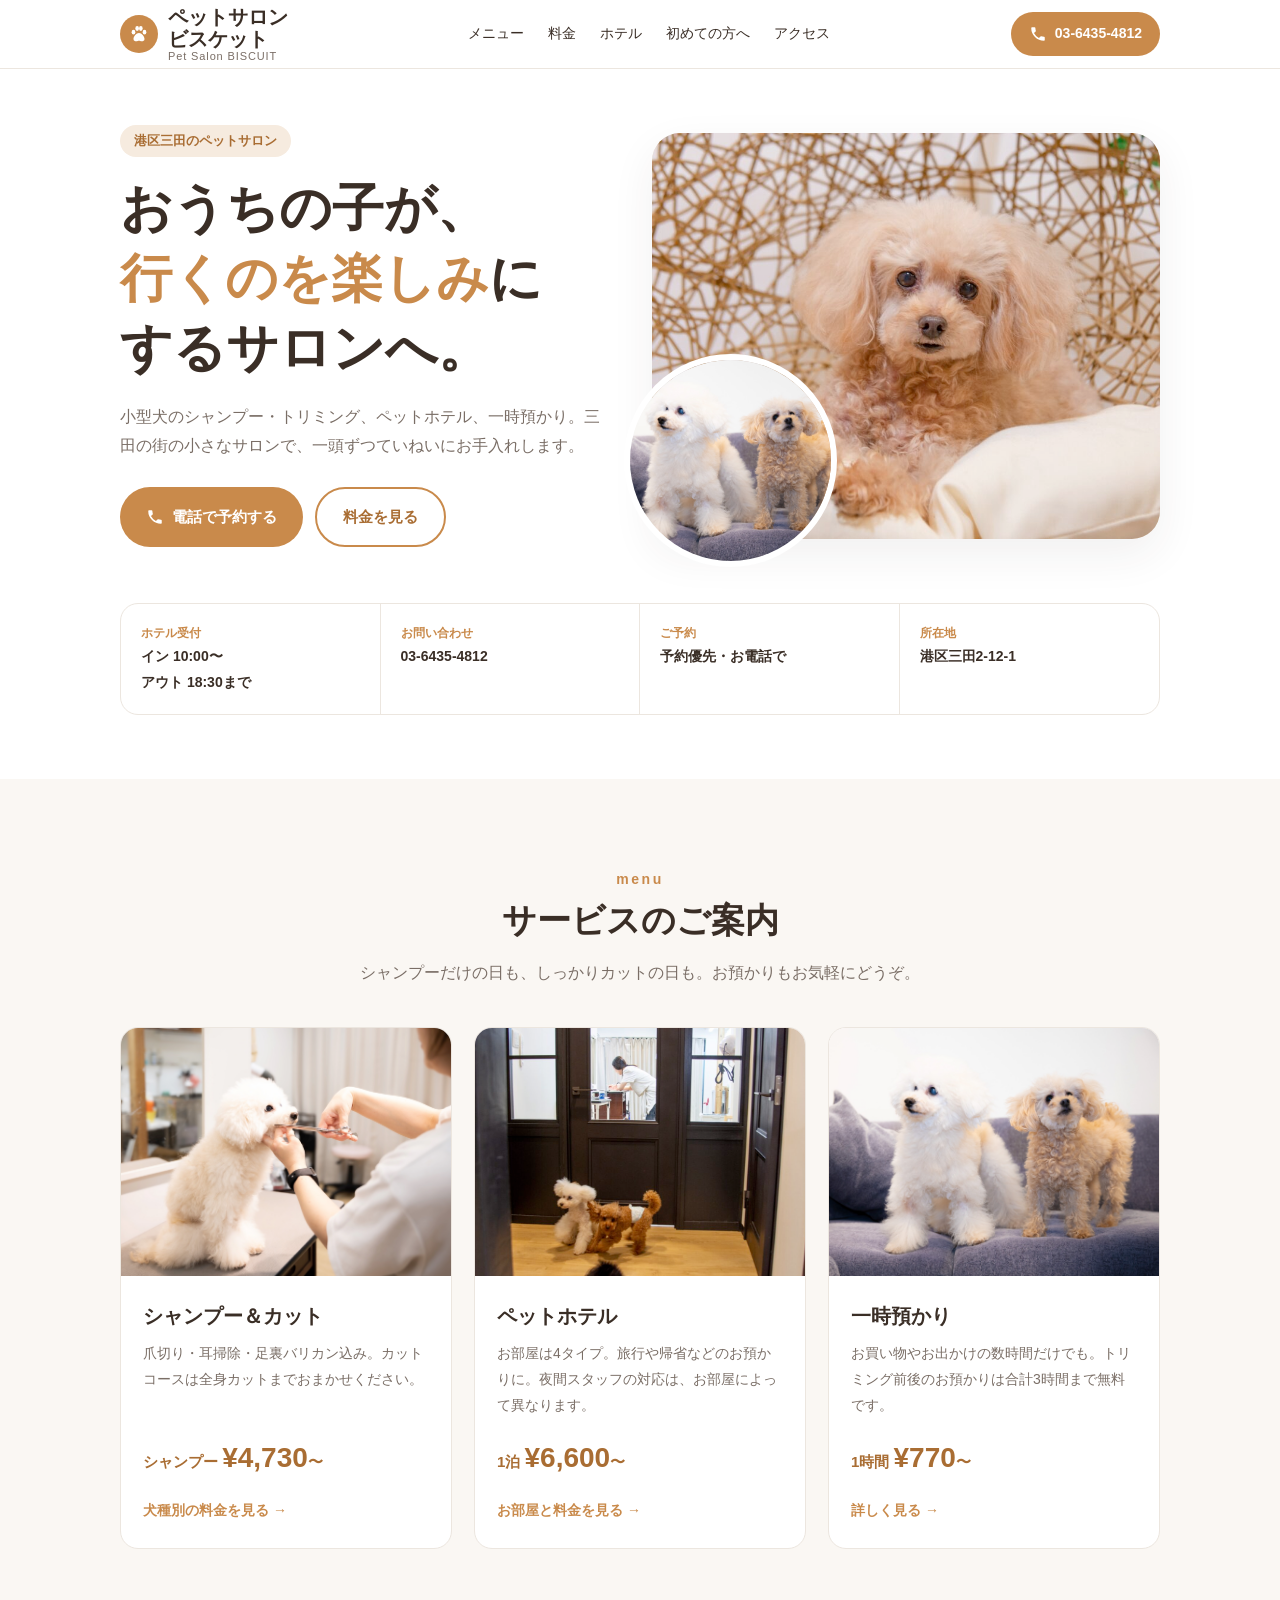
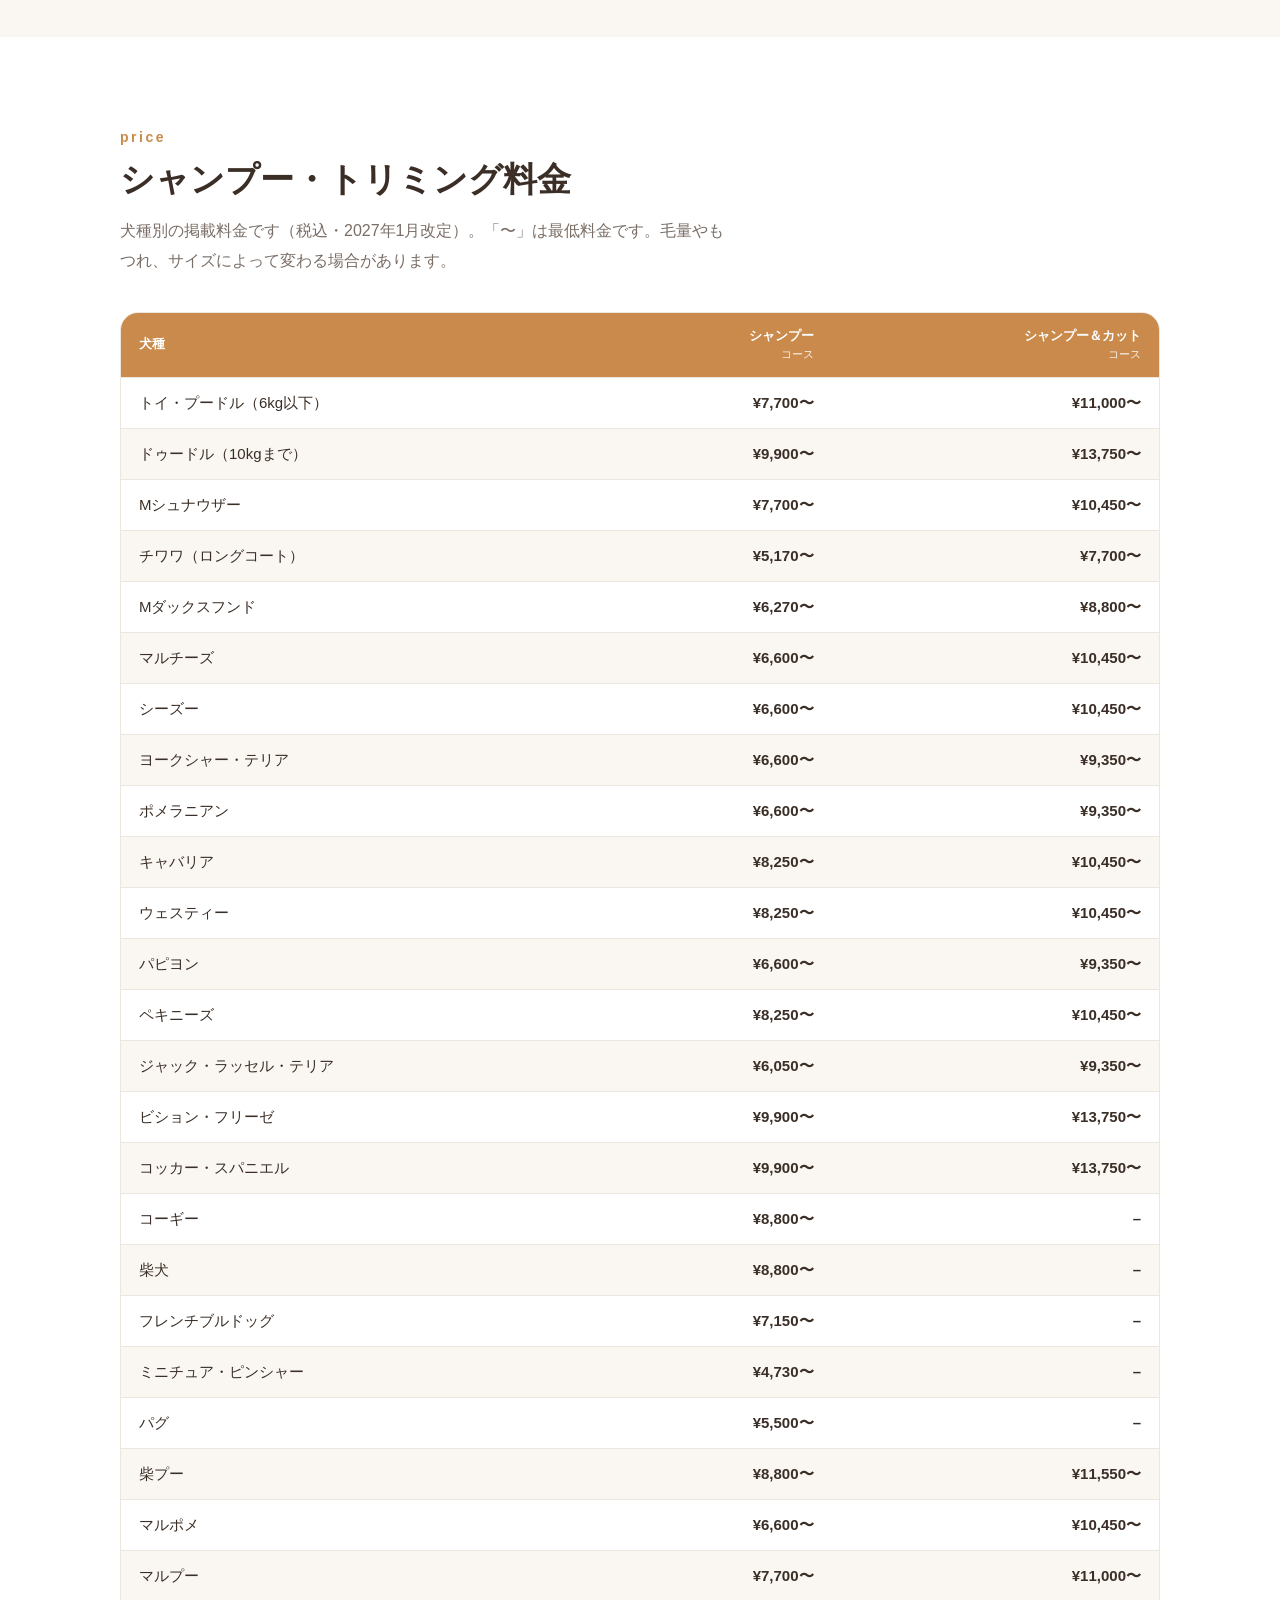
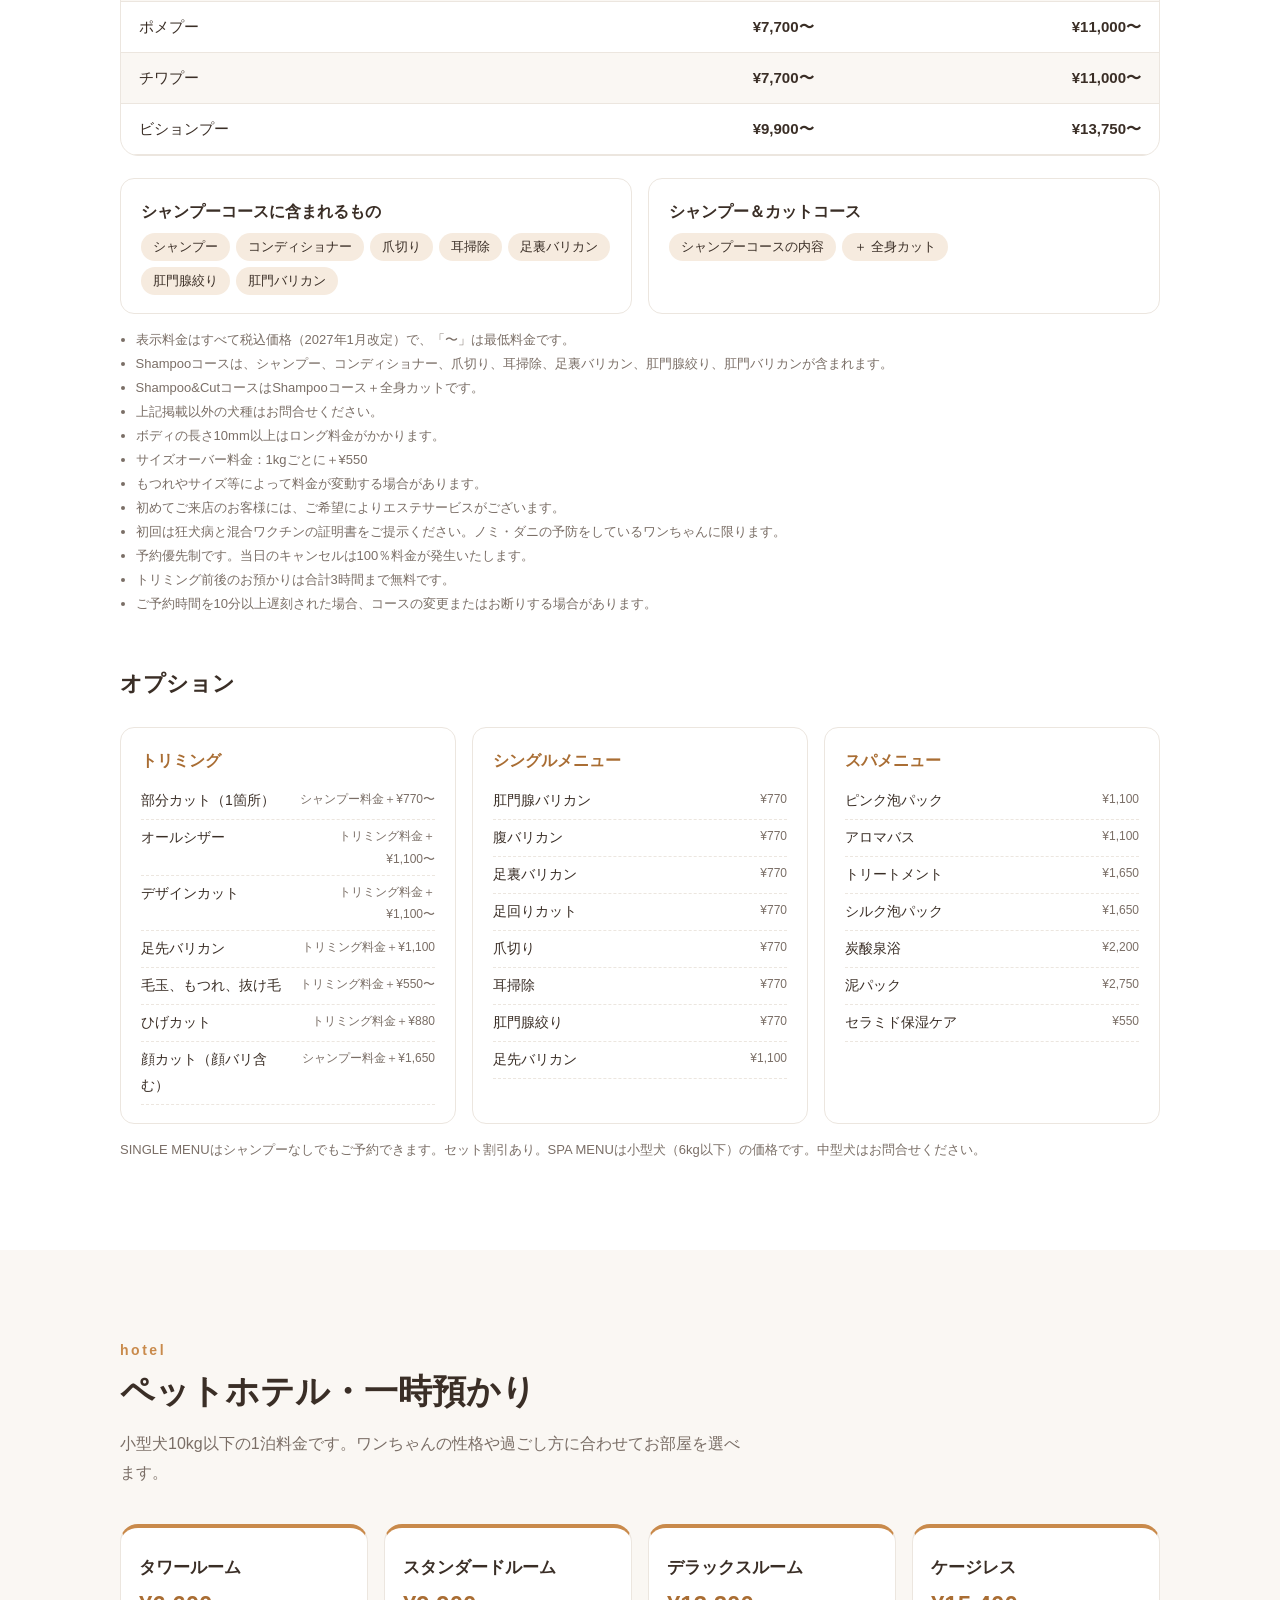
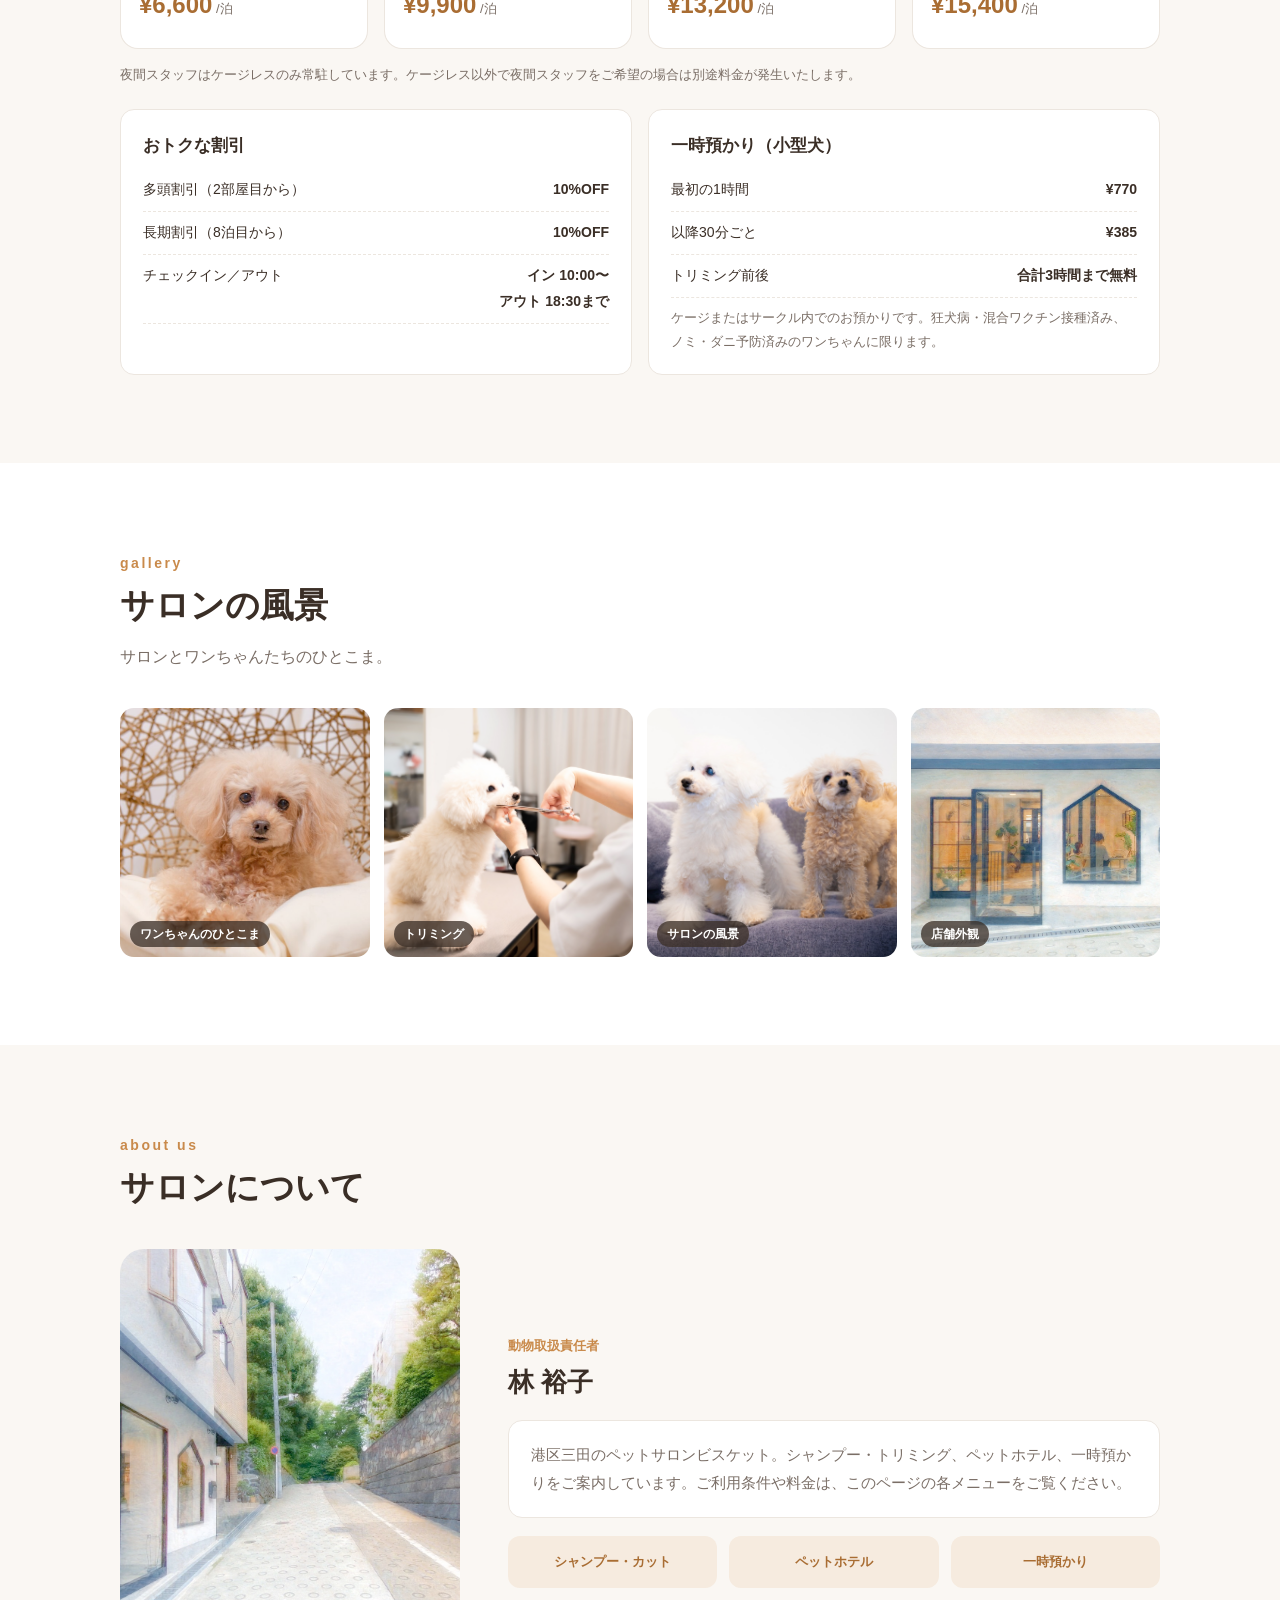
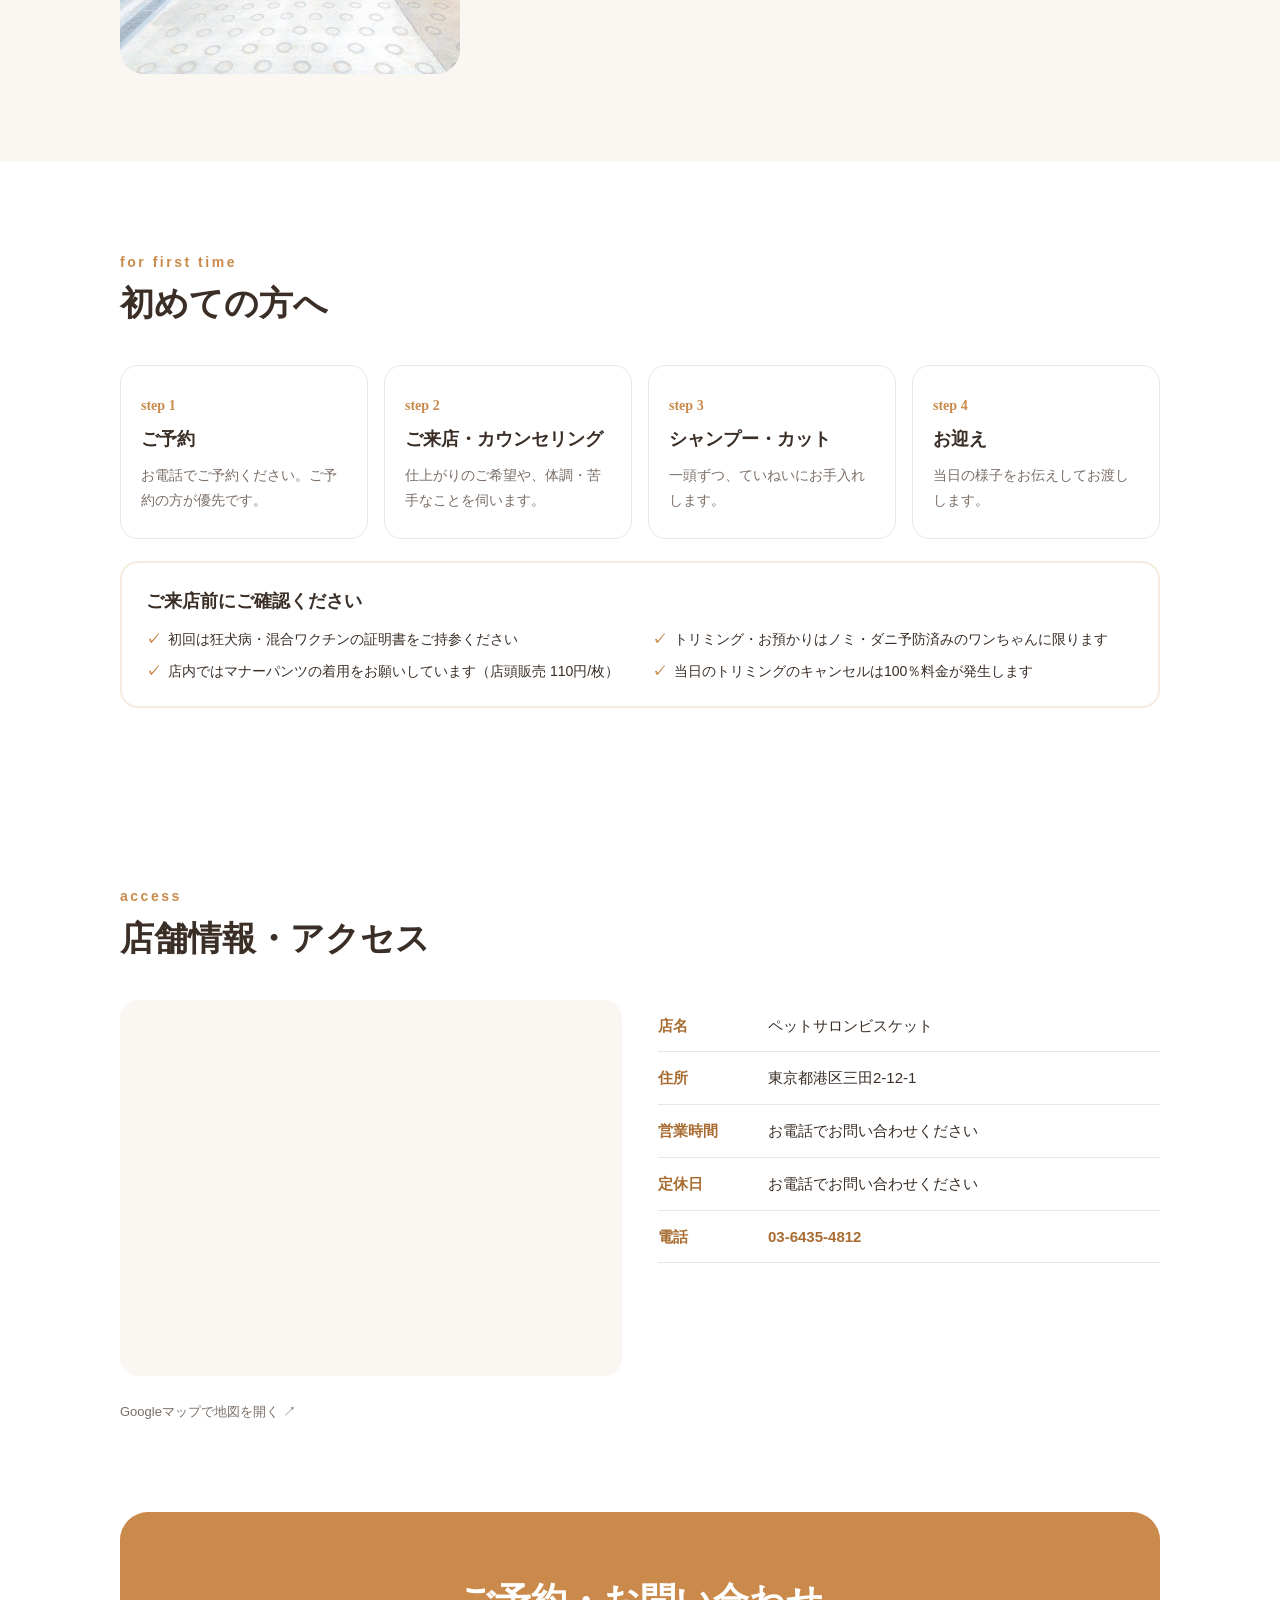
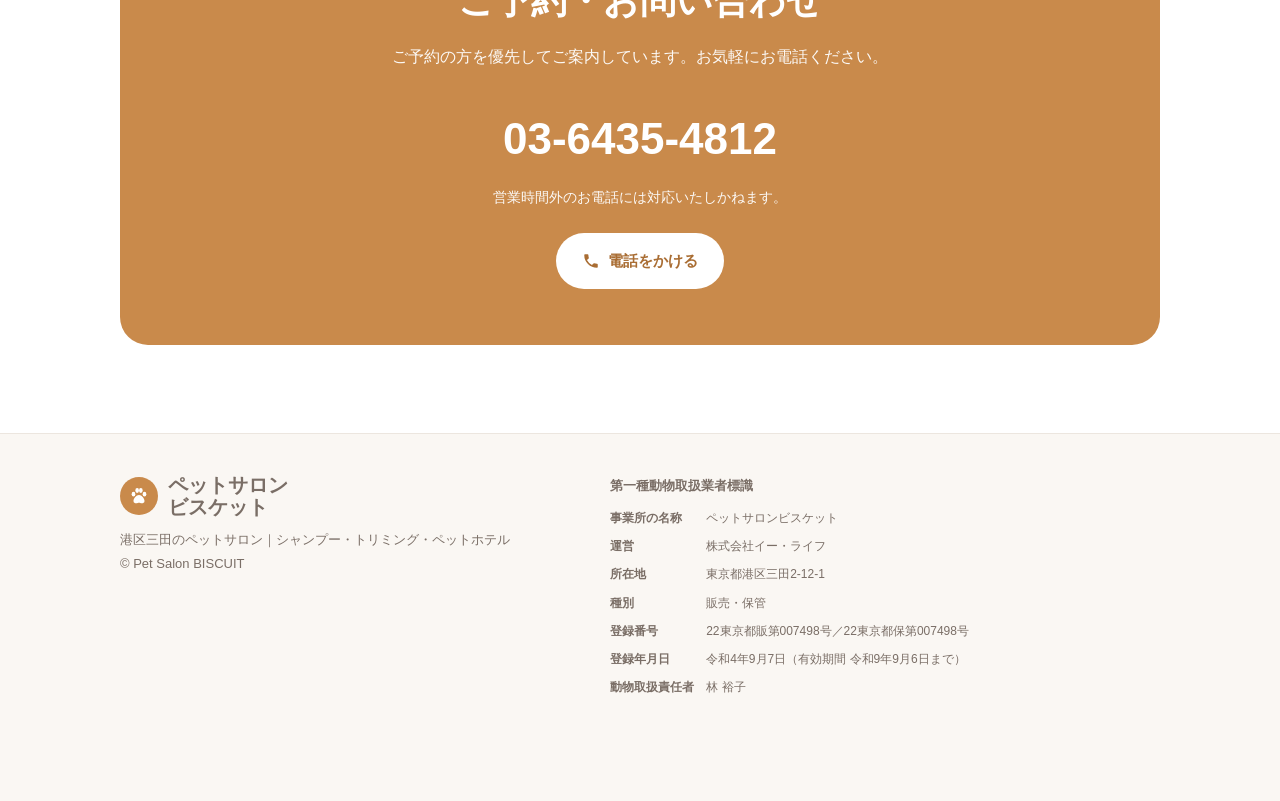
==== commit 2a8de00d: "Redesign Biscuit site with verified existing content and photos" ====
--- a/about/index.html
+++ b/about/index.html
@@ -1,358 +1,2 @@
-<!doctype html><html dir="ltr" lang="ja" prefix="og: https://ogp.me/ns#"><head><meta charset="UTF-8"><meta name="viewport" content="width=device-width, initial-scale=1"><link rel="profile" href="https://gmpg.org/xfn/11"><title>about - ペットサロンビスケット</title><style>#wpadminbar #wp-admin-bar-wccp_free_top_button .ab-icon:before {
-	content: "\f160";
-	color: #02CA02;
-	top: 3px;
-}
-#wpadminbar #wp-admin-bar-wccp_free_top_button .ab-icon {
-	transform: rotate(45deg);
-}</style><meta name="description" content="第一種動物取扱業者標識 ・事業所の名称・運営法人・所在地・第一種動物取扱業の種別・登録番号 ・登録年月日・有効" /><meta name="robots" content="max-image-preview:large" /><link rel="canonical" href="https://petsalon-biscuit.com/about/" /><meta name="generator" content="All in One SEO (AIOSEO) 4.7.2" /><meta property="og:locale" content="ja_JP" /><meta property="og:site_name" content="ペットサロンビスケット - 港区三田のペットサロン" /><meta property="og:type" content="article" /><meta property="og:title" content="about - ペットサロンビスケット" /><meta property="og:description" content="第一種動物取扱業者標識 ・事業所の名称・運営法人・所在地・第一種動物取扱業の種別・登録番号 ・登録年月日・有効" /><meta property="og:url" content="index.html" /><meta property="og:image" content="../assets/9fca5fcea8258c04.png" /><meta property="og:image:secure_url" content="../assets/9fca5fcea8258c04.png" /><meta property="article:published_time" content="2023-12-10T15:47:43+00:00" /><meta property="article:modified_time" content="2023-12-10T15:49:17+00:00" /><meta name="twitter:card" content="summary_large_image" /><meta name="twitter:title" content="about - ペットサロンビスケット" /><meta name="twitter:description" content="第一種動物取扱業者標識 ・事業所の名称・運営法人・所在地・第一種動物取扱業の種別・登録番号 ・登録年月日・有効" /><meta name="twitter:image" content="../assets/9fca5fcea8258c04.png" /> <script type="application/ld+json" class="aioseo-schema">{"@context":"https:\/\/schema.org","@graph":[{"@type":"BreadcrumbList","@id":"..\//about\/#breadcrumblist","itemListElement":[{"@type":"ListItem","@id":"..\/index.html#listItem","position":1,"name":"\u5bb6","item":"..\/index.html","nextItem":"..\//about\/#listItem"},{"@type":"ListItem","@id":"..\//about\/#listItem","position":2,"name":"about","previousItem":"..\/index.html#listItem"}]},{"@type":"Organization","@id":"..\/index.html#organization","name":"\u30da\u30c3\u30c8\u30b5\u30ed\u30f3\u30d3\u30b9\u30b1\u30c3\u30c8","description":"\u6e2f\u533a\u4e09\u7530\u306e\u30da\u30c3\u30c8\u30b5\u30ed\u30f3","url":"..\/index.html","telephone":"+81364354812","logo":{"@type":"ImageObject","url":"https:\/\/petsalon-biscuit.com","@id":"..\//about\/#organizationLogo"},"image":{"@id":"..\//about\/#organizationLogo"},"sameAs":["https:\/\/www.instagram.com\/pet_salon_biscuit_mita\/?igshid"]},{"@type":"WebPage","@id":"..\//about\/#webpage","url":"..\//about\/","name":"about - \u30da\u30c3\u30c8\u30b5\u30ed\u30f3\u30d3\u30b9\u30b1\u30c3\u30c8","description":"\u7b2c\u4e00\u7a2e\u52d5\u7269\u53d6\u6271\u696d\u8005\u6a19\u8b58 \u30fb\u4e8b\u696d\u6240\u306e\u540d\u79f0\u30fb\u904b\u55b6\u6cd5\u4eba\u30fb\u6240\u5728\u5730\u30fb\u7b2c\u4e00\u7a2e\u52d5\u7269\u53d6\u6271\u696d\u306e\u7a2e\u5225\u30fb\u767b\u9332\u756a\u53f7 \u30fb\u767b\u9332\u5e74\u6708\u65e5\u30fb\u6709\u52b9","inLanguage":"ja","isPartOf":{"@id":"..\/index.html#website"},"breadcrumb":{"@id":"..\//about\/#breadcrumblist"},"datePublished":"2023-12-11T00:47:43+09:00","dateModified":"2023-12-11T00:49:17+09:00"},{"@type":"WebSite","@id":"..\/index.html#website","url":"..\/index.html","name":"\u30da\u30c3\u30c8\u30b5\u30ed\u30f3\u30d3\u30b9\u30b1\u30c3\u30c8","description":"\u6e2f\u533a\u4e09\u7530\u306e\u30da\u30c3\u30c8\u30b5\u30ed\u30f3","inLanguage":"ja","publisher":{"@id":"..\/index.html#organization"}}]}</script> <link rel='dns-prefetch' href='//webfonts.sakura.ne.jp' /><link rel='dns-prefetch' href='//www.googletagmanager.com' />  <script src="//www.googletagmanager.com/gtag/js?id=G-QSM2NH0T3X"  data-cfasync="false" data-wpfc-render="false" async></script> <script data-cfasync="false" data-wpfc-render="false">var mi_version = '11.3.0';
-				var mi_track_user = true;
-				var mi_no_track_reason = '';
-								var MonsterInsightsDefaultLocations = {"page_location":"..\//about\/"};
-								if ( typeof MonsterInsightsPrivacyGuardFilter === 'function' ) {
-					var MonsterInsightsLocations = (typeof MonsterInsightsExcludeQuery === 'object') ? MonsterInsightsPrivacyGuardFilter( MonsterInsightsExcludeQuery ) : MonsterInsightsPrivacyGuardFilter( MonsterInsightsDefaultLocations );
-				} else {
-					var MonsterInsightsLocations = (typeof MonsterInsightsExcludeQuery === 'object') ? MonsterInsightsExcludeQuery : MonsterInsightsDefaultLocations;
-				}
-
-								var disableStrs = [
-										'ga-disable-G-QSM2NH0T3X',
-									];
-
-				/* Function to detect opted out users */
-				function __gtagTrackerIsOptedOut() {
-					for (var index = 0; index < disableStrs.length; index++) {
-						if (document.cookie.indexOf(disableStrs[index] + '=true') > -1) {
-							return true;
-						}
-					}
-
-					return false;
-				}
-
-				/* Disable tracking if the opt-out cookie exists. */
-				if (__gtagTrackerIsOptedOut()) {
-					for (var index = 0; index < disableStrs.length; index++) {
-						window[disableStrs[index]] = true;
-					}
-				}
-
-				/* Opt-out function */
-				function __gtagTrackerOptout() {
-					for (var index = 0; index < disableStrs.length; index++) {
-						document.cookie = disableStrs[index] + '=true; expires=Thu, 31 Dec 2099 23:59:59 UTC; path=/';
-						window[disableStrs[index]] = true;
-					}
-				}
-
-				if ('undefined' === typeof gaOptout) {
-					function gaOptout() {
-						__gtagTrackerOptout();
-					}
-				}
-								window.dataLayer = window.dataLayer || [];
-
-				window.MonsterInsightsDualTracker = {
-					helpers: {},
-					trackers: {},
-				};
-				if (mi_track_user) {
-					function __gtagDataLayer() {
-						dataLayer.push(arguments);
-					}
-
-					function __gtagTracker(type, name, parameters) {
-						if (!parameters) {
-							parameters = {};
-						}
-
-						if (parameters.send_to) {
-							__gtagDataLayer.apply(null, arguments);
-							return;
-						}
-
-						if (type === 'event') {
-														parameters.send_to = monsterinsights_frontend.v4_id;
-							var hookName = name;
-							if (typeof parameters['event_category'] !== 'undefined') {
-								hookName = parameters['event_category'] + ':' + name;
-							}
-
-							if (typeof MonsterInsightsDualTracker.trackers[hookName] !== 'undefined') {
-								MonsterInsightsDualTracker.trackers[hookName](parameters);
-							} else {
-								__gtagDataLayer('event', name, parameters);
-							}
-							
-						} else {
-							__gtagDataLayer.apply(null, arguments);
-						}
-					}
-
-					__gtagTracker('js', new Date());
-					__gtagTracker('set', {
-						'developer_id.dZGIzZG': true,
-											});
-					if ( MonsterInsightsLocations.page_location ) {
-						__gtagTracker('set', MonsterInsightsLocations);
-					}
-										__gtagTracker('config', 'G-QSM2NH0T3X', {"forceSSL":"true","link_attribution":"true"} );
-										window.gtag = __gtagTracker;										(function () {
-						/* https://developers.google.com/analytics/devguides/collection/analyticsjs/ */
-						/* ga and __gaTracker compatibility shim. */
-						var noopfn = function () {
-							return null;
-						};
-						var newtracker = function () {
-							return new Tracker();
-						};
-						var Tracker = function () {
-							return null;
-						};
-						var p = Tracker.prototype;
-						p.get = noopfn;
-						p.set = noopfn;
-						p.send = function () {
-							var args = Array.prototype.slice.call(arguments);
-							args.unshift('send');
-							__gaTracker.apply(null, args);
-						};
-						var __gaTracker = function () {
-							var len = arguments.length;
-							if (len === 0) {
-								return;
-							}
-							var f = arguments[len - 1];
-							if (typeof f !== 'object' || f === null || typeof f.hitCallback !== 'function') {
-								if ('send' === arguments[0]) {
-									var hitConverted, hitObject = false, action;
-									if ('event' === arguments[1]) {
-										if ('undefined' !== typeof arguments[3]) {
-											hitObject = {
-												'eventAction': arguments[3],
-												'eventCategory': arguments[2],
-												'eventLabel': arguments[4],
-												'value': arguments[5] ? arguments[5] : 1,
-											}
-										}
-									}
-									if ('pageview' === arguments[1]) {
-										if ('undefined' !== typeof arguments[2]) {
-											hitObject = {
-												'eventAction': 'page_view',
-												'page_path': arguments[2],
-											}
-										}
-									}
-									if (typeof arguments[2] === 'object') {
-										hitObject = arguments[2];
-									}
-									if (typeof arguments[5] === 'object') {
-										Object.assign(hitObject, arguments[5]);
-									}
-									if ('undefined' !== typeof arguments[1].hitType) {
-										hitObject = arguments[1];
-										if ('pageview' === hitObject.hitType) {
-											hitObject.eventAction = 'page_view';
-										}
-									}
-									if (hitObject) {
-										action = 'timing' === arguments[1].hitType ? 'timing_complete' : hitObject.eventAction;
-										hitConverted = mapArgs(hitObject);
-										__gtagTracker('event', action, hitConverted);
-									}
-								}
-								return;
-							}
-
-							function mapArgs(args) {
-								var arg, hit = {};
-								var gaMap = {
-									'eventCategory': 'event_category',
-									'eventAction': 'event_action',
-									'eventLabel': 'event_label',
-									'eventValue': 'event_value',
-									'nonInteraction': 'non_interaction',
-									'timingCategory': 'event_category',
-									'timingVar': 'name',
-									'timingValue': 'value',
-									'timingLabel': 'event_label',
-									'page': 'page_path',
-									'location': 'page_location',
-									'title': 'page_title',
-									'referrer' : 'page_referrer',
-								};
-								for (arg in args) {
-																		if (!(!args.hasOwnProperty(arg) || !gaMap.hasOwnProperty(arg))) {
-										hit[gaMap[arg]] = args[arg];
-									} else {
-										hit[arg] = args[arg];
-									}
-								}
-								return hit;
-							}
-
-							try {
-								f.hitCallback();
-							} catch (ex) {
-							}
-						};
-						__gaTracker.create = newtracker;
-						__gaTracker.getByName = newtracker;
-						__gaTracker.getAll = function () {
-							return [];
-						};
-						__gaTracker.remove = noopfn;
-						__gaTracker.loaded = true;
-						window['__gaTracker'] = __gaTracker;
-					})();
-									} else {
-										console.log("");
-					(function () {
-						function __gtagTracker() {
-							return null;
-						}
-
-						window['__gtagTracker'] = __gtagTracker;
-						window['gtag'] = __gtagTracker;
-					})();
-									}</script> <style id="wp-img-auto-sizes-contain-inline-css">img:is([sizes=auto i],[sizes^="auto," i]){contain-intrinsic-size:3000px 1500px}
-/*# sourceURL=wp-img-auto-sizes-contain-inline-css */</style><style id="wp-emoji-styles-inline-css">img.wp-smiley, img.emoji {
-		display: inline !important;
-		border: none !important;
-		box-shadow: none !important;
-		height: 1em !important;
-		width: 1em !important;
-		margin: 0 0.07em !important;
-		vertical-align: -0.1em !important;
-		background: none !important;
-		padding: 0 !important;
-	}
-/*# sourceURL=wp-emoji-styles-inline-css */</style><style id="classic-theme-styles-inline-css">/*! This file is auto-generated */
-.wp-block-button__link{color:#fff;background-color:#32373c;border-radius:9999px;box-shadow:none;text-decoration:none;padding:calc(.667em + 2px) calc(1.333em + 2px);font-size:1.125em}.wp-block-file__button{background:#32373c;color:#fff;text-decoration:none}
-/*# sourceURL=/wp-includes/css/classic-themes.min.css */</style><style id="global-styles-inline-css">:root{--wp--preset--aspect-ratio--square: 1;--wp--preset--aspect-ratio--4-3: 4/3;--wp--preset--aspect-ratio--3-4: 3/4;--wp--preset--aspect-ratio--3-2: 3/2;--wp--preset--aspect-ratio--2-3: 2/3;--wp--preset--aspect-ratio--16-9: 16/9;--wp--preset--aspect-ratio--9-16: 9/16;--wp--preset--color--black: #000000;--wp--preset--color--cyan-bluish-gray: #abb8c3;--wp--preset--color--white: #ffffff;--wp--preset--color--pale-pink: #f78da7;--wp--preset--color--vivid-red: #cf2e2e;--wp--preset--color--luminous-vivid-orange: #ff6900;--wp--preset--color--luminous-vivid-amber: #fcb900;--wp--preset--color--light-green-cyan: #7bdcb5;--wp--preset--color--vivid-green-cyan: #00d084;--wp--preset--color--pale-cyan-blue: #8ed1fc;--wp--preset--color--vivid-cyan-blue: #0693e3;--wp--preset--color--vivid-purple: #9b51e0;--wp--preset--gradient--vivid-cyan-blue-to-vivid-purple: linear-gradient(135deg,rgb(6,147,227) 0%,rgb(155,81,224) 100%);--wp--preset--gradient--light-green-cyan-to-vivid-green-cyan: linear-gradient(135deg,rgb(122,220,180) 0%,rgb(0,208,130) 100%);--wp--preset--gradient--luminous-vivid-amber-to-luminous-vivid-orange: linear-gradient(135deg,rgb(252,185,0) 0%,rgb(255,105,0) 100%);--wp--preset--gradient--luminous-vivid-orange-to-vivid-red: linear-gradient(135deg,rgb(255,105,0) 0%,rgb(207,46,46) 100%);--wp--preset--gradient--very-light-gray-to-cyan-bluish-gray: linear-gradient(135deg,rgb(238,238,238) 0%,rgb(169,184,195) 100%);--wp--preset--gradient--cool-to-warm-spectrum: linear-gradient(135deg,rgb(74,234,220) 0%,rgb(151,120,209) 20%,rgb(207,42,186) 40%,rgb(238,44,130) 60%,rgb(251,105,98) 80%,rgb(254,248,76) 100%);--wp--preset--gradient--blush-light-purple: linear-gradient(135deg,rgb(255,206,236) 0%,rgb(152,150,240) 100%);--wp--preset--gradient--blush-bordeaux: linear-gradient(135deg,rgb(254,205,165) 0%,rgb(254,45,45) 50%,rgb(107,0,62) 100%);--wp--preset--gradient--luminous-dusk: linear-gradient(135deg,rgb(255,203,112) 0%,rgb(199,81,192) 50%,rgb(65,88,208) 100%);--wp--preset--gradient--pale-ocean: linear-gradient(135deg,rgb(255,245,203) 0%,rgb(182,227,212) 50%,rgb(51,167,181) 100%);--wp--preset--gradient--electric-grass: linear-gradient(135deg,rgb(202,248,128) 0%,rgb(113,206,126) 100%);--wp--preset--gradient--midnight: linear-gradient(135deg,rgb(2,3,129) 0%,rgb(40,116,252) 100%);--wp--preset--font-size--small: 13px;--wp--preset--font-size--medium: 20px;--wp--preset--font-size--large: 36px;--wp--preset--font-size--x-large: 42px;--wp--preset--spacing--20: 0.44rem;--wp--preset--spacing--30: 0.67rem;--wp--preset--spacing--40: 1rem;--wp--preset--spacing--50: 1.5rem;--wp--preset--spacing--60: 2.25rem;--wp--preset--spacing--70: 3.38rem;--wp--preset--spacing--80: 5.06rem;--wp--preset--shadow--natural: 6px 6px 9px rgba(0, 0, 0, 0.2);--wp--preset--shadow--deep: 12px 12px 50px rgba(0, 0, 0, 0.4);--wp--preset--shadow--sharp: 6px 6px 0px rgba(0, 0, 0, 0.2);--wp--preset--shadow--outlined: 6px 6px 0px -3px rgb(255, 255, 255), 6px 6px rgb(0, 0, 0);--wp--preset--shadow--crisp: 6px 6px 0px rgb(0, 0, 0);}.wp-block-button{--wp--preset--dimension--25: 25%;--wp--preset--dimension--50: 50%;--wp--preset--dimension--75: 75%;--wp--preset--dimension--100: 100%;}:where(body) { margin: 0; }:where(.is-layout-flex){gap: 0.5em;}:where(.is-layout-grid){gap: 0.5em;}body .is-layout-flex{display: flex;}.is-layout-flex{flex-wrap: wrap;align-items: center;}.is-layout-flex > :is(*, div){margin: 0;}body .is-layout-grid{display: grid;}.is-layout-grid > :is(*, div){margin: 0;}body{padding-top: 0px;padding-right: 0px;padding-bottom: 0px;padding-left: 0px;}:root :where(.wp-element-button, .wp-block-button__link){background-color: #32373c;border-width: 0;color: #fff;font-family: inherit;font-size: inherit;font-style: inherit;font-weight: inherit;letter-spacing: inherit;line-height: inherit;padding-top: calc(0.667em + 2px);padding-right: calc(1.333em + 2px);padding-bottom: calc(0.667em + 2px);padding-left: calc(1.333em + 2px);text-decoration: none;text-transform: inherit;}.has-black-color{color: var(--wp--preset--color--black) !important;}.has-cyan-bluish-gray-color{color: var(--wp--preset--color--cyan-bluish-gray) !important;}.has-white-color{color: var(--wp--preset--color--white) !important;}.has-pale-pink-color{color: var(--wp--preset--color--pale-pink) !important;}.has-vivid-red-color{color: var(--wp--preset--color--vivid-red) !important;}.has-luminous-vivid-orange-color{color: var(--wp--preset--color--luminous-vivid-orange) !important;}.has-luminous-vivid-amber-color{color: var(--wp--preset--color--luminous-vivid-amber) !important;}.has-light-green-cyan-color{color: var(--wp--preset--color--light-green-cyan) !important;}.has-vivid-green-cyan-color{color: var(--wp--preset--color--vivid-green-cyan) !important;}.has-pale-cyan-blue-color{color: var(--wp--preset--color--pale-cyan-blue) !important;}.has-vivid-cyan-blue-color{color: var(--wp--preset--color--vivid-cyan-blue) !important;}.has-vivid-purple-color{color: var(--wp--preset--color--vivid-purple) !important;}.has-black-background-color{background-color: var(--wp--preset--color--black) !important;}.has-cyan-bluish-gray-background-color{background-color: var(--wp--preset--color--cyan-bluish-gray) !important;}.has-white-background-color{background-color: var(--wp--preset--color--white) !important;}.has-pale-pink-background-color{background-color: var(--wp--preset--color--pale-pink) !important;}.has-vivid-red-background-color{background-color: var(--wp--preset--color--vivid-red) !important;}.has-luminous-vivid-orange-background-color{background-color: var(--wp--preset--color--luminous-vivid-orange) !important;}.has-luminous-vivid-amber-background-color{background-color: var(--wp--preset--color--luminous-vivid-amber) !important;}.has-light-green-cyan-background-color{background-color: var(--wp--preset--color--light-green-cyan) !important;}.has-vivid-green-cyan-background-color{background-color: var(--wp--preset--color--vivid-green-cyan) !important;}.has-pale-cyan-blue-background-color{background-color: var(--wp--preset--color--pale-cyan-blue) !important;}.has-vivid-cyan-blue-background-color{background-color: var(--wp--preset--color--vivid-cyan-blue) !important;}.has-vivid-purple-background-color{background-color: var(--wp--preset--color--vivid-purple) !important;}.has-black-border-color{border-color: var(--wp--preset--color--black) !important;}.has-cyan-bluish-gray-border-color{border-color: var(--wp--preset--color--cyan-bluish-gray) !important;}.has-white-border-color{border-color: var(--wp--preset--color--white) !important;}.has-pale-pink-border-color{border-color: var(--wp--preset--color--pale-pink) !important;}.has-vivid-red-border-color{border-color: var(--wp--preset--color--vivid-red) !important;}.has-luminous-vivid-orange-border-color{border-color: var(--wp--preset--color--luminous-vivid-orange) !important;}.has-luminous-vivid-amber-border-color{border-color: var(--wp--preset--color--luminous-vivid-amber) !important;}.has-light-green-cyan-border-color{border-color: var(--wp--preset--color--light-green-cyan) !important;}.has-vivid-green-cyan-border-color{border-color: var(--wp--preset--color--vivid-green-cyan) !important;}.has-pale-cyan-blue-border-color{border-color: var(--wp--preset--color--pale-cyan-blue) !important;}.has-vivid-cyan-blue-border-color{border-color: var(--wp--preset--color--vivid-cyan-blue) !important;}.has-vivid-purple-border-color{border-color: var(--wp--preset--color--vivid-purple) !important;}.has-vivid-cyan-blue-to-vivid-purple-gradient-background{background: var(--wp--preset--gradient--vivid-cyan-blue-to-vivid-purple) !important;}.has-light-green-cyan-to-vivid-green-cyan-gradient-background{background: var(--wp--preset--gradient--light-green-cyan-to-vivid-green-cyan) !important;}.has-luminous-vivid-amber-to-luminous-vivid-orange-gradient-background{background: var(--wp--preset--gradient--luminous-vivid-amber-to-luminous-vivid-orange) !important;}.has-luminous-vivid-orange-to-vivid-red-gradient-background{background: var(--wp--preset--gradient--luminous-vivid-orange-to-vivid-red) !important;}.has-very-light-gray-to-cyan-bluish-gray-gradient-background{background: var(--wp--preset--gradient--very-light-gray-to-cyan-bluish-gray) !important;}.has-cool-to-warm-spectrum-gradient-background{background: var(--wp--preset--gradient--cool-to-warm-spectrum) !important;}.has-blush-light-purple-gradient-background{background: var(--wp--preset--gradient--blush-light-purple) !important;}.has-blush-bordeaux-gradient-background{background: var(--wp--preset--gradient--blush-bordeaux) !important;}.has-luminous-dusk-gradient-background{background: var(--wp--preset--gradient--luminous-dusk) !important;}.has-pale-ocean-gradient-background{background: var(--wp--preset--gradient--pale-ocean) !important;}.has-electric-grass-gradient-background{background: var(--wp--preset--gradient--electric-grass) !important;}.has-midnight-gradient-background{background: var(--wp--preset--gradient--midnight) !important;}.has-small-font-size{font-size: var(--wp--preset--font-size--small) !important;}.has-medium-font-size{font-size: var(--wp--preset--font-size--medium) !important;}.has-large-font-size{font-size: var(--wp--preset--font-size--large) !important;}.has-x-large-font-size{font-size: var(--wp--preset--font-size--x-large) !important;}
-/*# sourceURL=global-styles-inline-css */</style><link rel='stylesheet' id='hello-elementor-css' href='../assets/ca11ed2a94176968.css' media='all' /><link rel='stylesheet' id='hello-elementor-theme-style-css' href='../assets/627f385a8f314322.css' media='all' /><link rel='stylesheet' id='hello-elementor-header-footer-css' href='../assets/af42855a6bd40a8a.css' media='all' /><link rel='stylesheet' id='elementor-frontend-css' href='../assets/d98f52c3b9b933d3.css' media='all' /><link rel='stylesheet' id='elementor-post-7-css' href='../assets/988c0d95ee5670a7.css' media='all' /><link rel='stylesheet' id='swiper-css' href='../assets/29500ca969cf7a09.css' media='all' /><link rel='stylesheet' id='e-swiper-css' href='../assets/560cea5a014422f4.css' media='all' /><link rel='stylesheet' id='elementor-global-css' href='../assets/ebade6f2352374c2.css' media='all' /><link rel='stylesheet' id='widget-divider-css' href='../assets/c2691a808ea27c74.css' media='all' /><link rel='stylesheet' id='widget-heading-css' href='../assets/b47bb33b7f75ec79.css' media='all' /><link rel='stylesheet' id='widget-text-editor-css' href='../assets/8a740f1ce64a555f.css' media='all' /><link rel='stylesheet' id='elementor-post-143-css' href='../assets/fc23e3fef61ecd15.css' media='all' /><link rel='stylesheet' id='google-fonts-1-css' href='../assets/f31084318868eba7.css' media='all' /><link rel="preconnect" href="https://fonts.gstatic.com/" crossorigin><script defer id="jquery-core-js" src="../assets/6babb1926af1d457.js"></script> <script defer id="jquery-migrate-js" src="../assets/9ce98b0f62812afa.js"></script> <script id="typesquare_std-js" src="//webfonts.sakura.ne.jp/js/sakurav3.js?&#038;fadein=0&#038;ver=3.1.4"></script> <script defer data-wp-strategy="async" id="monsterinsights-frontend-script-js" src="../assets/24e727b6d22bcc3e.js"></script> <script data-cfasync="false" data-wpfc-render="false" id='monsterinsights-frontend-script-js-extra'>var monsterinsights_frontend = {"js_events_tracking":"true","download_extensions":"doc,pdf,ppt,zip,xls,docx,pptx,xlsx","inbound_paths":"[{\"path\":\"\\\/go\\\/\",\"label\":\"affiliate\"},{\"path\":\"\\\/recommend\\\/\",\"label\":\"affiliate\"}]","home_url":"https:\/\/petsalon-biscuit.com","hash_tracking":"false","v4_id":"G-QSM2NH0T3X"};</script>    <script defer id="google_gtagjs-js" src="../assets/07029af024e27e0f.bin"></script> <script defer id="google_gtagjs-js-after" src="[data-uri]"></script> <meta name="generator" content="WordPress 7.1.4" /><link rel='shortlink' href='../index.html?p=143' /><meta name="generator" content="Site Kit by Google 1.136.0" /><script defer id="wpcp_disable_selection" src="[data-uri]"></script> <script defer id="wpcp_disable_Right_Click" src="[data-uri]"></script> <style>.unselectable
-{
--moz-user-select:none;
--webkit-user-select:none;
-cursor: default;
-}
-html
-{
--webkit-touch-callout: none;
--webkit-user-select: none;
--khtml-user-select: none;
--moz-user-select: none;
--ms-user-select: none;
-user-select: none;
--webkit-tap-highlight-color: rgba(0,0,0,0);
-}</style> <script defer id="wpcp_css_disable_selection" src="[data-uri]"></script> <meta name="generator" content="Elementor 3.24.5; features: e_font_icon_svg, additional_custom_breakpoints; settings: css_print_method-external, google_font-enabled, font_display-swap"><style>.e-con.e-parent:nth-of-type(n+4):not(.e-lazyloaded):not(.e-no-lazyload),
-				.e-con.e-parent:nth-of-type(n+4):not(.e-lazyloaded):not(.e-no-lazyload) * {
-					background-image: none !important;
-				}
-				@media screen and (max-height: 1024px) {
-					.e-con.e-parent:nth-of-type(n+3):not(.e-lazyloaded):not(.e-no-lazyload),
-					.e-con.e-parent:nth-of-type(n+3):not(.e-lazyloaded):not(.e-no-lazyload) * {
-						background-image: none !important;
-					}
-				}
-				@media screen and (max-height: 640px) {
-					.e-con.e-parent:nth-of-type(n+2):not(.e-lazyloaded):not(.e-no-lazyload),
-					.e-con.e-parent:nth-of-type(n+2):not(.e-lazyloaded):not(.e-no-lazyload) * {
-						background-image: none !important;
-					}
-				}</style><link rel="icon" href="../assets/f6b406fceed6513b.png" sizes="32x32" /><link rel="icon" href="../assets/f896a29550fe9650.png" sizes="192x192" /><link rel="apple-touch-icon" href="../assets/7f770e2ea121ad4e.png" /><meta name="msapplication-TileImage" content="/wp-content/uploads/2023/12/cropped-inumark_3-270x270.png" /><style id="wpforms-css-vars-root">:root {
-					--wpforms-field-border-radius: 3px;
---wpforms-field-border-style: solid;
---wpforms-field-border-size: 1px;
---wpforms-field-background-color: #ffffff;
---wpforms-field-border-color: rgba( 0, 0, 0, 0.25 );
---wpforms-field-border-color-spare: rgba( 0, 0, 0, 0.25 );
---wpforms-field-text-color: rgba( 0, 0, 0, 0.7 );
---wpforms-field-menu-color: #ffffff;
---wpforms-label-color: rgba( 0, 0, 0, 0.85 );
---wpforms-label-sublabel-color: rgba( 0, 0, 0, 0.55 );
---wpforms-label-error-color: #d63637;
---wpforms-button-border-radius: 3px;
---wpforms-button-border-style: none;
---wpforms-button-border-size: 1px;
---wpforms-button-background-color: #066aab;
---wpforms-button-border-color: #066aab;
---wpforms-button-text-color: #ffffff;
---wpforms-page-break-color: #066aab;
---wpforms-background-image: none;
---wpforms-background-position: center center;
---wpforms-background-repeat: no-repeat;
---wpforms-background-size: cover;
---wpforms-background-width: 100px;
---wpforms-background-height: 100px;
---wpforms-background-color: rgba( 0, 0, 0, 0 );
---wpforms-background-url: none;
---wpforms-container-padding: 0px;
---wpforms-container-border-style: none;
---wpforms-container-border-width: 1px;
---wpforms-container-border-color: #000000;
---wpforms-container-border-radius: 3px;
---wpforms-field-size-input-height: 43px;
---wpforms-field-size-input-spacing: 15px;
---wpforms-field-size-font-size: 16px;
---wpforms-field-size-line-height: 19px;
---wpforms-field-size-padding-h: 14px;
---wpforms-field-size-checkbox-size: 16px;
---wpforms-field-size-sublabel-spacing: 5px;
---wpforms-field-size-icon-size: 1;
---wpforms-label-size-font-size: 16px;
---wpforms-label-size-line-height: 19px;
---wpforms-label-size-sublabel-font-size: 14px;
---wpforms-label-size-sublabel-line-height: 17px;
---wpforms-button-size-font-size: 17px;
---wpforms-button-size-height: 41px;
---wpforms-button-size-padding-h: 15px;
---wpforms-button-size-margin-top: 10px;
---wpforms-container-shadow-size-box-shadow: none;
-
-				}</style></head><body class="wp-singular page-template page-template-elementor_header_footer page page-id-143 wp-custom-logo wp-theme-hello-elementor unselectable elementor-default elementor-template-full-width elementor-kit-7 elementor-page elementor-page-143"> <a class="skip-link screen-reader-text" href="#content">コンテンツにスキップ</a><header id="site-header" class="site-header dynamic-header menu-dropdown-tablet"><div class="header-inner"><div class="site-branding show-logo"><div class="site-logo hide"> <a href="../index.html" class="custom-logo-link" rel="home"><img width="154" height="154" src="../assets/9fca5fcea8258c04.png" class="custom-logo" alt="ペットサロンビスケット" decoding="async" srcset="../assets/9fca5fcea8258c04.png 154w, ../assets/2d464bd3f4db5ee5.png 150w" sizes="(max-width: 154px) 100vw, 154px" /></a></div></div><nav class="site-navigation show" aria-label="Main menu"><ul id="menu-menu1" class="menu"><li id="menu-item-112" class="menu-item menu-item-type-post_type menu-item-object-page menu-item-home menu-item-112"><a href="../index.html">home</a></li><li id="menu-item-114" class="menu-item menu-item-type-post_type menu-item-object-page menu-item-114"><a href="../price/index.html">shampoo&#038;cut</a></li><li id="menu-item-113" class="menu-item menu-item-type-post_type menu-item-object-page menu-item-113"><a href="../hotel/index.html">hotel</a></li><li id="menu-item-149" class="menu-item menu-item-type-post_type menu-item-object-page current-menu-item page_item page-item-143 current_page_item menu-item-149"><a href="index.html" aria-current="page">about</a></li></ul></nav><div class="site-navigation-toggle-holder show"> <button type="button" class="site-navigation-toggle"> <span class="site-navigation-toggle-icon"></span> <span class="screen-reader-text">メニュー</span> </button></div><nav class="site-navigation-dropdown show" aria-label="Mobile menu" aria-hidden="true" inert><ul id="menu-menu1-1" class="menu"><li class="menu-item menu-item-type-post_type menu-item-object-page menu-item-home menu-item-112"><a href="../index.html">home</a></li><li class="menu-item menu-item-type-post_type menu-item-object-page menu-item-114"><a href="../price/index.html">shampoo&#038;cut</a></li><li class="menu-item menu-item-type-post_type menu-item-object-page menu-item-113"><a href="../hotel/index.html">hotel</a></li><li class="menu-item menu-item-type-post_type menu-item-object-page current-menu-item page_item page-item-143 current_page_item menu-item-149"><a href="index.html" aria-current="page">about</a></li></ul></nav></div></header><div data-elementor-type="wp-page" data-elementor-id="143" class="elementor elementor-143"><div class="elementor-element elementor-element-549d400 e-flex e-con-boxed e-con e-parent" data-id="549d400" data-element_type="container" data-settings="{&quot;background_background&quot;:&quot;slideshow&quot;,&quot;background_slideshow_gallery&quot;:[{&quot;id&quot;:145,&quot;url&quot;:&quot;../assets/784bdc30f585d04e.jpg&quot;}],&quot;background_slideshow_loop&quot;:&quot;yes&quot;,&quot;background_slideshow_slide_duration&quot;:5000,&quot;background_slideshow_slide_transition&quot;:&quot;fade&quot;,&quot;background_slideshow_transition_duration&quot;:500}"><div class="e-con-inner"></div></div><div class="elementor-element elementor-element-f21f278 e-flex e-con-boxed e-con e-parent" data-id="f21f278" data-element_type="container"><div class="e-con-inner"><div class="elementor-element elementor-element-4d26c3e e-flex e-con-boxed e-con e-child" data-id="4d26c3e" data-element_type="container"><div class="e-con-inner"><div class="elementor-element elementor-element-24db016 elementor-widget-divider--view-line elementor-widget elementor-widget-divider" data-id="24db016" data-element_type="widget" data-widget_type="divider.default"><div class="elementor-widget-container"><div class="elementor-divider"> <span class="elementor-divider-separator"> </span></div></div></div><div class="elementor-element elementor-element-af1bb32 elementor-widget elementor-widget-heading" data-id="af1bb32" data-element_type="widget" data-widget_type="heading.default"><div class="elementor-widget-container"><h2 class="elementor-heading-title elementor-size-medium">第一種動物取扱業者標識</h2></div></div><div class="elementor-element elementor-element-ff5e147 elementor-widget-divider--view-line elementor-widget elementor-widget-divider" data-id="ff5e147" data-element_type="widget" data-widget_type="divider.default"><div class="elementor-widget-container"><div class="elementor-divider"> <span class="elementor-divider-separator"> </span></div></div></div></div></div></div></div><div class="elementor-element elementor-element-485f2bb e-flex e-con-boxed e-con e-parent" data-id="485f2bb" data-element_type="container"><div class="e-con-inner"><div class="elementor-element elementor-element-2441915 e-flex e-con-boxed e-con e-child" data-id="2441915" data-element_type="container"><div class="e-con-inner"><div class="elementor-element elementor-element-98da4b1 e-con-full e-flex e-con e-child" data-id="98da4b1" data-element_type="container"><div class="elementor-element elementor-element-ffa97ae elementor-widget-mobile__width-initial elementor-widget elementor-widget-text-editor" data-id="ffa97ae" data-element_type="widget" data-widget_type="text-editor.default"><div class="elementor-widget-container"><p>・事業所の名称</p><p>・運営法人</p><p>・所在地</p><p>・第一種動物取扱業の種別</p><p>・登録番号</p><p> </p><p>・登録年月日</p><p>・有効期間</p><p>・動物取扱責任者</p></div></div></div><div class="elementor-element elementor-element-f099a98 e-con-full e-flex e-con e-child" data-id="f099a98" data-element_type="container"><div class="elementor-element elementor-element-8649087 elementor-widget elementor-widget-text-editor" data-id="8649087" data-element_type="widget" data-widget_type="text-editor.default"><div class="elementor-widget-container"><p>ペットサロンビスケット</p><p>株式会社イー・ライフ</p><p>東京都港区三田2-12-1</p><p>販売・保管</p><p>22東京都販第007498号</p><p>22東京都保第007498号<br></p><p>令和4年9月7日</p><p>令和9年9月6日</p><p>林　裕子</p></div></div></div></div></div></div></div></div><footer id="site-footer" class="site-footer dynamic-footer footer-has-copyright"><div class="footer-inner"><div class="site-branding show-logo"><div class="site-logo hide"> <a href="../index.html" class="custom-logo-link" rel="home"><img width="154" height="154" src="../assets/9fca5fcea8258c04.png" class="custom-logo" alt="ペットサロンビスケット" decoding="async" srcset="../assets/9fca5fcea8258c04.png 154w, ../assets/2d464bd3f4db5ee5.png 150w" sizes="(max-width: 154px) 100vw, 154px" /></a></div><p class="site-description hide"> 港区三田のペットサロン</p></div><div class="copyright show"><p>All rights reserved</p></div></div></footer> <script type="speculationrules">{"prefetch":[{"source":"document","where":{"and":[{"href_matches":"/*"},{"not":{"href_matches":["/wp-*.php","/wp-admin/*","/wp-content/uploads/*","/wp-content/*","/wp-content/plugins/*","/wp-content/themes/hello-elementor/*","/*\\?(.+)"]}},{"not":{"selector_matches":"a[rel~=\"nofollow\"]"}},{"not":{"selector_matches":".no-prefetch, .no-prefetch a"}}]},"eagerness":"conservative"}]}</script> <div id="wpcp-error-message" class="msgmsg-box-wpcp hideme"><span>error: </span>Content is protected !!</div> <script defer src="[data-uri]"></script> <style>@media print {
-	body * {display: none !important;}
-		body:after {
-		content: "You are not allowed to print preview this page, Thank you"; }
-	}</style><style type="text/css">#wpcp-error-message {
-	    direction: ltr;
-	    text-align: center;
-	    transition: opacity 900ms ease 0s;
-	    z-index: 99999999;
-	}
-	.hideme {
-    	opacity:0;
-    	visibility: hidden;
-	}
-	.showme {
-    	opacity:1;
-    	visibility: visible;
-	}
-	.msgmsg-box-wpcp {
-		border:1px solid #f5aca6;
-		border-radius: 10px;
-		color: #555;
-		font-family: Tahoma;
-		font-size: 11px;
-		margin: 10px;
-		padding: 10px 36px;
-		position: fixed;
-		width: 255px;
-		top: 50%;
-  		left: 50%;
-  		margin-top: -10px;
-  		margin-left: -130px;
-  		-webkit-box-shadow: 0px 0px 34px 2px rgba(242,191,191,1);
-		-moz-box-shadow: 0px 0px 34px 2px rgba(242,191,191,1);
-		box-shadow: 0px 0px 34px 2px rgba(242,191,191,1);
-	}
-	.msgmsg-box-wpcp span {
-		font-weight:bold;
-		text-transform:uppercase;
-	}
-		.warning-wpcp {
-		background:#ffecec url('../assets/d1cd8a6d4b6a34cc.png') no-repeat 10px 50%;
-	}</style> <script defer src="[data-uri]"></script> <script defer id="hello-theme-frontend-js" src="../assets/6ad9ec86fcb8d07c.js"></script> <script defer id="elementor-webpack-runtime-js" src="../assets/4e9c0ef69a73e119.js"></script> <script defer id="elementor-frontend-modules-js" src="../assets/08531e6853c99852.js"></script> <script defer id="jquery-ui-core-js-before" src="[data-uri]"></script> <script defer id="jquery-ui-core-js" src="../assets/6068184576b94e4a.js"></script> <script defer id="elementor-frontend-js-before" src="[data-uri]"></script> <script defer id="elementor-frontend-js" src="../assets/9dcb4b44d5dd46b4.js"></script> <script id="wp-emoji-settings" type="application/json">{"baseUrl":"https://s.w.org/images/core/emoji/17.0.2/72x72/","ext":".png","svgUrl":"https://s.w.org/images/core/emoji/17.0.2/svg/","svgExt":".svg","source":{"concatemoji":"/wp-includes/js/wp-emoji-release.min.js?ver=7.1.4"}}</script> <script type="module">/*! This file is auto-generated */
-var e="script#wp-emoji-settings",t=document.querySelector(e);if(!(t instanceof HTMLScriptElement))throw new Error("Element missing: "+e);const r=JSON.parse(t.text),s=(window._wpemojiSettings=r,"wpEmojiSettingsSupports"),o=["flag","emoji"];function i(e){try{var t={supportTests:e,timestamp:(new Date).valueOf()};sessionStorage.setItem(s,JSON.stringify(t))}catch(e){}}function c(e,t,n){e.clearRect(0,0,e.canvas.width,e.canvas.height),e.fillText(t,0,0);t=new Uint32Array(e.getImageData(0,0,e.canvas.width,e.canvas.height).data);e.clearRect(0,0,e.canvas.width,e.canvas.height),e.fillText(n,0,0);const r=new Uint32Array(e.getImageData(0,0,e.canvas.width,e.canvas.height).data);return t.every((e,t)=>e===r[t])}function p(e,t){e.clearRect(0,0,e.canvas.width,e.canvas.height),e.fillText(t,0,0);var n=e.getImageData(16,16,1,1);for(let e=0;e<n.data.length;e++)if(0!==n.data[e])return!1;return!0}function u(e,t,n,r){switch(t){case"flag":return n(e,"\ud83c\udff3\ufe0f\u200d\u26a7\ufe0f","\ud83c\udff3\ufe0f\u200b\u26a7\ufe0f")?!1:!n(e,"\ud83c\udde8\ud83c\uddf6","\ud83c\udde8\u200b\ud83c\uddf6")&&!n(e,"\ud83c\udff4\udb40\udc67\udb40\udc62\udb40\udc65\udb40\udc6e\udb40\udc67\udb40\udc7f","\ud83c\udff4\u200b\udb40\udc67\u200b\udb40\udc62\u200b\udb40\udc65\u200b\udb40\udc6e\u200b\udb40\udc67\u200b\udb40\udc7f");case"emoji":return!r(e,"\ud83e\u1fac8")}return!1}function f(e,t,n,r){let a;const s=(a="undefined"!=typeof WorkerGlobalScope&&self instanceof WorkerGlobalScope?new OffscreenCanvas(300,150):document.createElement("canvas")).getContext("2d",{willReadFrequently:!0}),o=(s.textBaseline="top",s.font="600 32px Arial",{});return e.forEach(e=>{o[e]=t(s,e,n,r)}),o}function a(e){var t=document.createElement("script");t.src=e,t.defer=!0,document.head.appendChild(t)}r.supports={everything:!0,everythingExceptFlag:!0},new Promise(t=>{let n=function(){try{var e=JSON.parse(sessionStorage.getItem(s));if("object"==typeof e&&"number"==typeof e.timestamp&&(new Date).valueOf()<e.timestamp+604800&&"object"==typeof e.supportTests)return e.supportTests}catch(e){}return null}();if(!n){if("undefined"!=typeof Worker&&"undefined"!=typeof OffscreenCanvas&&"undefined"!=typeof URL&&URL.createObjectURL&&"undefined"!=typeof Blob)try{var e="postMessage("+f.toString()+"("+[JSON.stringify(o),u.toString(),c.toString(),p.toString()].join(",")+"));",r=new Blob([e],{type:"text/javascript"});const a=new Worker(URL.createObjectURL(r),{name:"wpTestEmojiSupports"});return void(a.onmessage=e=>{i(n=e.data),a.terminate(),t(n)})}catch(e){}i(n=f(o,u,c,p))}t(n)}).then(e=>{for(const n in e)r.supports[n]=e[n],r.supports.everything=r.supports.everything&&r.supports[n],"flag"!==n&&(r.supports.everythingExceptFlag=r.supports.everythingExceptFlag&&r.supports[n]);var t;r.supports.everythingExceptFlag=r.supports.everythingExceptFlag&&!r.supports.flag,r.supports.everything||((t=r.source||{}).concatemoji?a(t.concatemoji):t.wpemoji&&t.twemoji&&(a(t.twemoji),a(t.wpemoji)))});
-//# sourceURL=/wp-includes/js/wp-emoji-loader.min.js</script> </body></html>+<!doctype html>
+<html lang="ja"><head><meta charset="utf-8"><meta name="viewport" content="width=device-width,initial-scale=1"><meta http-equiv="refresh" content="0;url=/#business"><title>ペットサロンビスケット</title></head><body><p><a href="/#business">最新のご案内はこちら</a></p><script>location.replace("/#business")</script></body></html>
